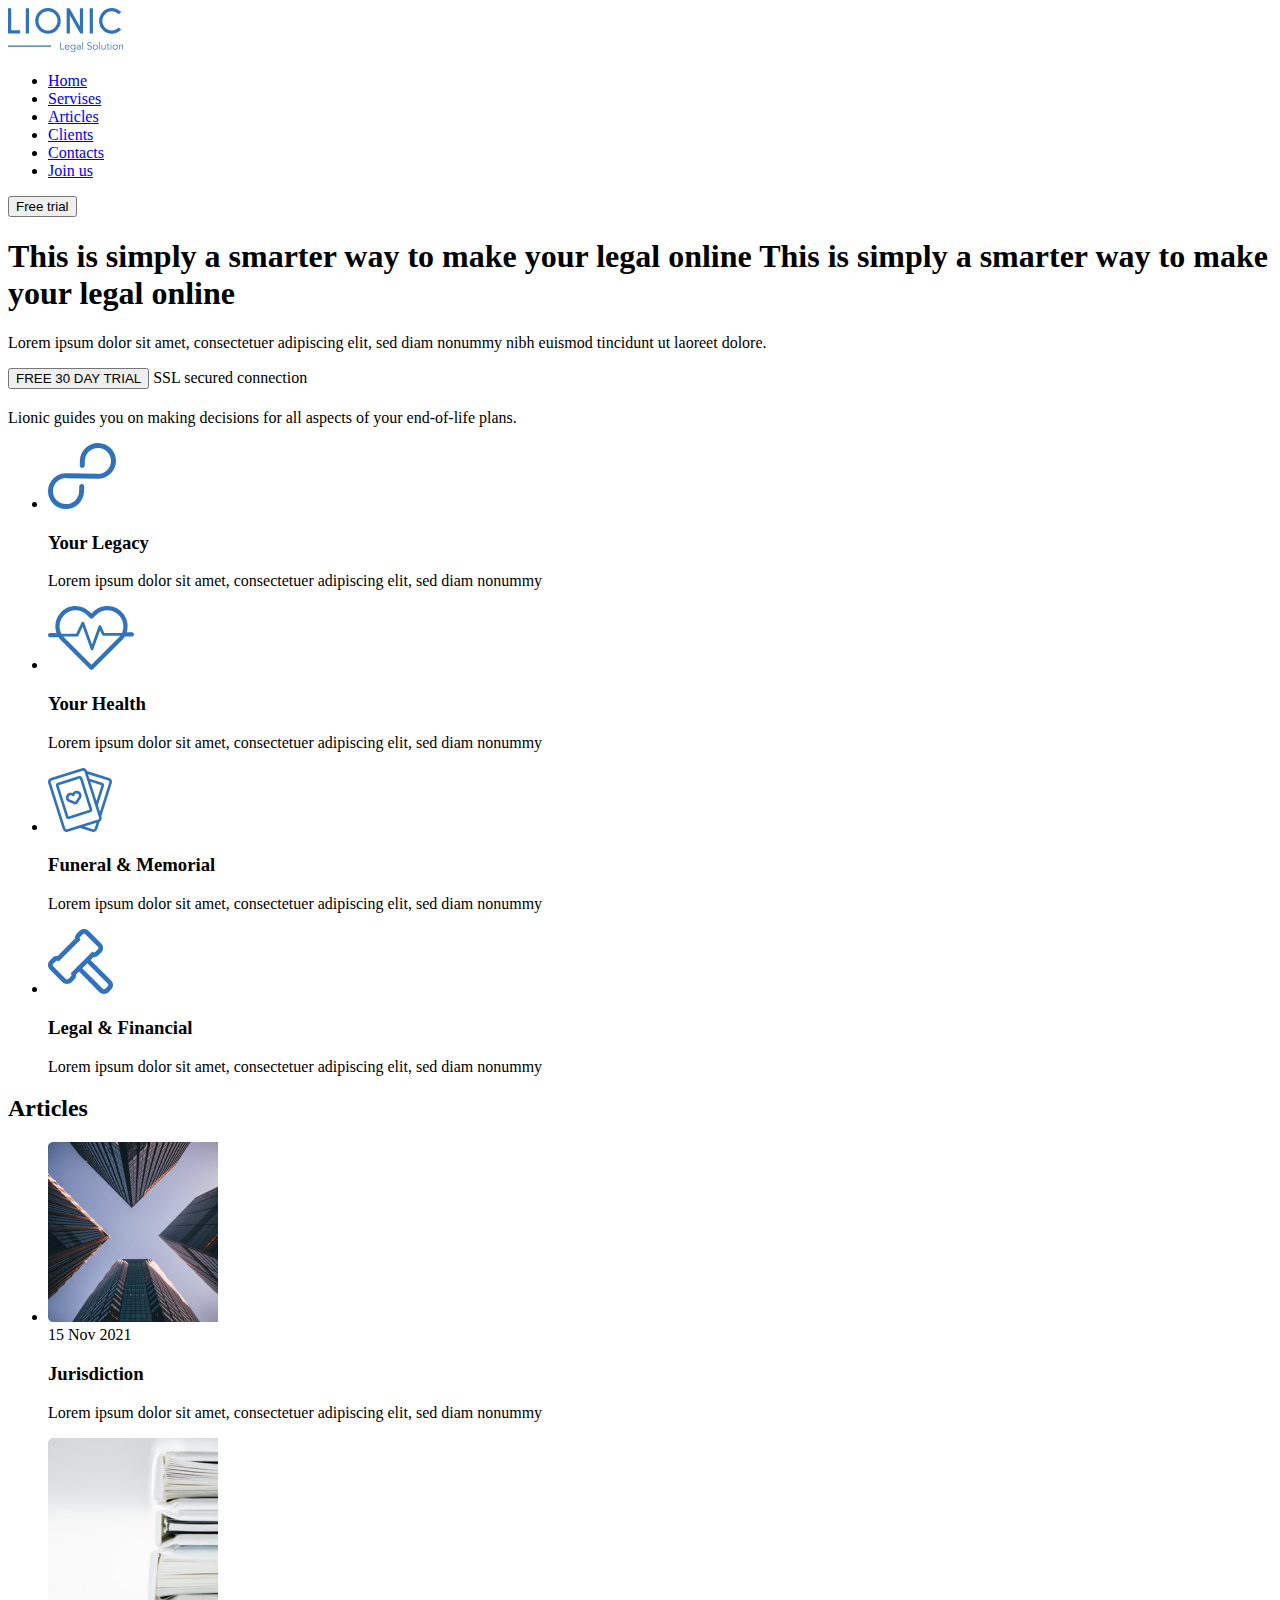
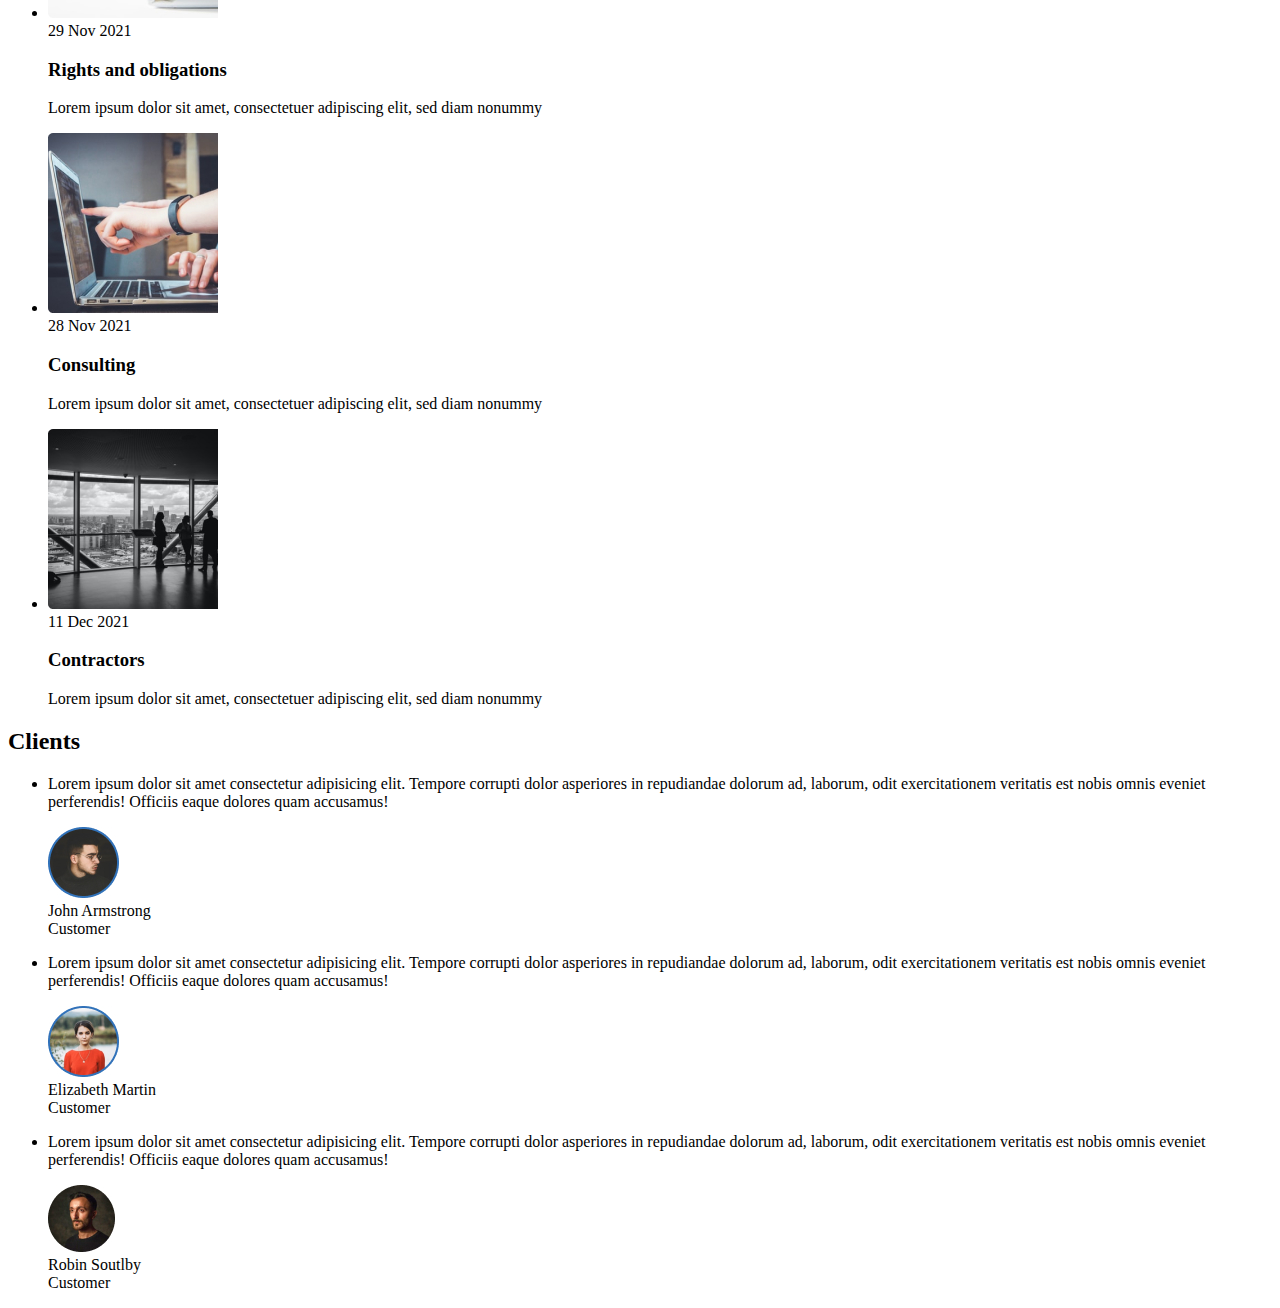
==== index.html @ 8a0ba0a2 "articles+clients" ====
<!DOCTYPE html>
<html lang="en">

<head>
    <meta charset="UTF-8">
    <meta name="viewport" content="width=device-width, initial-scale=1.0">
    <title>Presentation</title>
</head>

<body>
    <header class="header">
        <div class="container">
            <a href="#" class="header-logo">
                <img src="img/logo.svg" class="header-logo" alt="Logo">
            </a>
            <nav class="header-nav">
                <ul class="header-list">
                    <li class="header-list-item">
                        <a href="#hero" class="header-link">
                            Home
                        </a>
                    </li>
                    <li class="header-list-item">
                        <a href="#servises" class="header-link">
                            Servises
                        </a>
                    </li>
                    <li class="header-list-item">
                        <a href="#articles" class="header-link">
                            Articles
                        </a>
                    </li>
                    <li class="header-list-item">
                        <a href="#clients" class="header-link">
                            Clients
                        </a>
                    </li>
                    <li class="header-list-item">
                        <a href="#contacts" class="header-link">
                            Contacts
                        </a>
                    </li>
                    <li class="header-list-item">
                        <a href="#join-us" class="header-link">
                            Join us
                        </a>
                    </li>
                </ul>
            </nav>
            <button class="btn header-bth">
                Free trial
            </button>
        </div>
    </header>

    <main class="main">
        <section id="hero" class="hero">
            <div class="container">
                <div class="hero-content">
                    <h1 class="hero-title">
                        This is simply a smarter way to make your legal online
                        This is&nbsp;simply a&nbsp;smarter way to&nbsp;make your legal online
                    </h1>
                    <p class="hero-descr">
                        Lorem ipsum dolor sit amet, consectetuer adipiscing elit, sed diam nonummy nibh euismod
                        tincidunt ut&nbsp;laoreet dolore.
                    </p>
                    <button class="btn hero-bth">
                        FREE 30&nbsp;DAY TRIAL
                    </button>
                    <span class="hero-secure">
                        SSL secured connection
                    </span>
                </div>
            </div>
        </section>
        <section id="servises" class="servises">
            <div class="container">
                <h2 class="section-title services-title">

                </h2>
                <p class="section-descr services-descr">
                    Lionic guides you on&nbsp;making decisions for all aspects of&nbsp;your end-of-life plans.
                </p>
                <ul class="services-items">
                    <li class="services-item">
                        <svg class="services-item-icon" width="68" height="66" viewBox="0 0 68 66" fill="none" xmlns="http://www.w3.org/2000/svg">
                            <path
                                d="M50.393 0.00398661C40.438 -0.212013 32.146 7.63799 31.9 17.512L31.776 22.483C31.742 23.839 32.833 24.973 34.2 25.003C35.567 25.032 36.713 23.947 36.746 22.591L36.871 17.62C37.049 10.471 43.062 4.77799 50.271 4.93399C57.478 5.09099 63.201 11.038 63.023 18.187C62.844 25.335 56.831 31.029 49.623 30.872L18.5 30.197C8.54499 29.981 0.252987 37.831 0.00698678 47.705C-0.240013 57.579 7.65099 65.78 17.607 65.995C27.562 66.211 35.854 58.362 36.1 48.488L36.223 43.572C36.257 42.215 35.166 41.082 33.799 41.052C32.432 41.022 31.286 42.108 31.252 43.464L31.129 48.38C30.951 55.529 24.938 61.222 17.729 61.066C10.522 60.909 4.79899 54.962 4.97699 47.813C5.15599 40.664 11.169 34.971 18.377 35.127L49.5 35.802C59.456 36.018 67.747 28.169 67.994 18.295C68.24 8.41999 60.349 0.219987 50.394 0.00498661L50.393 0.00398661Z"
                                fill="#3172B9" />
                        </svg>
                        <h3 class="services-item-title">
                            Your Legacy
                        </h3>
                        <p class="services-item-descr">
                            Lorem ipsum dolor sit amet, consectetuer adipiscing elit, sed diam nonummy
                        </p>
                    </li>
                    <li class="services-item">
                        <svg class="services-item-icon" width="86" height="64" viewBox="0 0 86 64" fill="none" xmlns="http://www.w3.org/2000/svg">
                            <path
                                d="M79.622 20.272C79.622 22.336 79.316 24.352 78.726 26.27H83.868C85.045 26.27 86 27.227 86 28.406C86 29.586 85.045 30.541 83.868 30.541H77.47C77.268 30.541 77.073 30.513 76.888 30.461C76.0053 31.9743 74.9311 33.3675 73.692 34.606L44.972 63.374C44.7741 63.5725 44.539 63.73 44.2802 63.8375C44.0213 63.9449 43.7438 64.0002 43.4635 64.0002C43.1832 64.0002 42.9057 63.9449 42.6468 63.8375C42.388 63.73 42.1529 63.5725 41.955 63.374L13.233 34.606C12.1963 33.5688 11.2752 32.422 10.486 31.186C10.315 31.23 10.136 31.254 9.95 31.254H2.132C1.85176 31.2537 1.57431 31.1983 1.31551 31.0908C1.0567 30.9833 0.821595 30.8259 0.623621 30.6276C0.425646 30.4292 0.268677 30.1938 0.161676 29.9348C0.0546755 29.6758 -0.000261829 29.3983 9.38171e-07 29.118C9.38171e-07 27.938 0.955001 26.982 2.132 26.982H8.447C5.965 19.861 7.56 11.618 13.233 5.93801C15.1066 4.05015 17.3363 2.55313 19.793 1.5338C22.2497 0.514473 24.8843 -0.00687342 27.544 1.15198e-05C32.95 1.15198e-05 38.034 2.10901 41.856 5.93801L43.463 7.54701L45.07 5.93701C46.9438 4.04921 49.1737 2.55231 51.6306 1.53315C54.0874 0.513987 56.7222 -0.0071368 59.382 1.15198e-05C62.0417 -0.00681806 64.6763 0.514553 67.133 1.53388C69.5896 2.55321 71.8194 4.0502 73.693 5.93801C75.5791 7.8172 77.0741 10.0515 78.0918 12.5117C79.1094 14.972 79.6295 17.6096 79.622 20.272ZM70.678 8.95701C69.1987 7.46697 67.4383 6.28548 65.4989 5.48108C63.5595 4.67667 61.4796 4.26536 59.38 4.27101C57.2807 4.26563 55.2012 4.67706 53.2622 5.48146C51.3231 6.28586 49.563 7.46721 48.084 8.95701L44.969 12.077C44.7713 12.2754 44.5364 12.4329 44.2777 12.5403C44.019 12.6478 43.7416 12.7031 43.4615 12.7031C43.1814 12.7031 42.904 12.6478 42.6453 12.5403C42.3866 12.4329 42.1517 12.2754 41.954 12.077L38.84 8.95701C37.3608 7.46718 35.6005 6.28582 33.6613 5.48142C31.7221 4.67703 29.6424 4.26561 27.543 4.27101C25.4437 4.26546 23.3642 4.67682 21.4251 5.48123C19.486 6.28564 17.7259 7.46708 16.247 8.95701C11.173 14.04 10.232 21.718 13.425 27.763H28.236L33.538 16.479C33.783 15.959 34.277 15.634 34.891 15.663C35.1717 15.6764 35.4421 15.7726 35.6681 15.9396C35.8942 16.1065 36.0657 16.3367 36.161 16.601L44.051 38.487L50.542 20.168C50.6364 19.9007 50.8086 19.6678 51.0365 19.4992C51.2643 19.3306 51.5374 19.2341 51.8206 19.2221C52.1038 19.21 52.3842 19.283 52.6255 19.4316C52.8669 19.5802 53.0583 19.7977 53.175 20.056L56.351 27.051H73.852C76.612 21.125 75.554 13.842 70.677 8.95701H70.678ZM16.248 31.586L43.463 58.844L70.678 31.586C71.2253 31.038 71.7323 30.4512 72.195 29.83H55.736C55.179 29.83 54.373 29.573 54.143 29.064L52.046 24.444L45.404 43.189C45.204 43.755 44.67 44.135 44.069 44.136H44.066C43.466 44.136 42.933 43.76 42.729 43.196L34.653 20.798L30.426 29.794C30.192 30.292 29.99 30.541 29.439 30.541H15.293C15.593 30.901 15.912 31.249 16.248 31.586Z"
                                fill="#3172B9" />
                        </svg>
                        <h3 class="services-item-title">
                            Your Health
                        </h3>
                        <p class="services-item-descr">
                            Lorem ipsum dolor sit amet, consectetuer adipiscing elit, sed diam nonummy
                        </p>
                    </li>
                    <li class="services-item">
                        <svg class="services-item-icon" width="64" height="64" viewBox="0 0 64 64" fill="none" xmlns="http://www.w3.org/2000/svg">
                            <path
                                d="M63.8101 15.073L53.3321 48.146L53.5791 48.926C53.7393 49.4264 53.7986 49.9537 53.7536 50.4772C53.7086 51.0008 53.5603 51.5102 53.3171 51.976C52.9241 52.732 52.3171 53.329 51.5701 53.704L51.5611 53.737L49.1941 61.207C48.8722 62.2171 48.1632 63.0585 47.2223 63.5469C46.2815 64.0354 45.1853 64.131 44.1741 63.813L32.0001 59.957L19.8261 63.813C18.8148 64.131 17.7187 64.0354 16.7778 63.5469C15.8369 63.0585 15.1279 62.2171 14.8061 61.207L0.188058 15.074C0.0280711 14.5735 -0.0310613 14.0462 0.0140824 13.5227C0.0592262 12.9991 0.20775 12.4897 0.451058 12.024C0.69167 11.5566 1.02267 11.1416 1.42487 10.8031C1.82706 10.4646 2.29245 10.2093 2.79406 10.052L33.9431 0.187C34.9542 -0.131631 36.0504 -0.0363451 36.9915 0.451969C37.9325 0.940283 38.6415 1.78178 38.9631 2.792L39.0401 3.034C39.0491 3.036 39.0581 3.037 39.0661 3.04L61.2061 10.053C61.7073 10.2103 62.1723 10.4654 62.5743 10.8035C62.9763 11.1417 63.3073 11.5561 63.5481 12.023C64.0401 12.973 64.1331 14.055 63.8101 15.073ZM48.4441 54.75L36.4161 58.559L44.9781 61.271C45.3153 61.3777 45.6811 61.3463 45.9951 61.1835C46.3092 61.0208 46.5458 60.7401 46.6531 60.403L48.4441 54.75ZM51.0371 49.732L36.4211 3.598C36.3142 3.26106 36.078 2.98029 35.7644 2.81736C35.4507 2.65442 35.0852 2.62264 34.7481 2.729L3.60006 12.595C3.26006 12.702 2.98306 12.935 2.81906 13.252C2.73787 13.4073 2.68829 13.5771 2.67319 13.7517C2.65808 13.9263 2.67775 14.1021 2.73106 14.269L17.3471 60.402C17.5691 61.103 18.3201 61.492 19.0211 61.271L31.5611 57.299C31.5891 57.289 31.6171 57.279 31.6461 57.272L50.1691 51.405C50.5091 51.298 50.7861 51.065 50.9491 50.748C51.1141 50.432 51.1451 50.071 51.0371 49.731V49.732ZM48.4971 32.885L53.4461 17.265L42.4451 13.781L48.4971 32.885ZM61.1801 13.25C61.0998 13.0945 60.9896 12.9565 60.8557 12.8439C60.7218 12.7313 60.567 12.6464 60.4001 12.594L40.0231 6.14L41.4691 10.701C41.5571 10.711 41.6451 10.729 41.7321 10.757L54.2501 14.722C54.5841 14.8269 54.894 14.9969 55.1619 15.2223C55.4299 15.4477 55.6505 15.7239 55.8111 16.035C55.9734 16.3456 56.0726 16.6852 56.1028 17.0344C56.133 17.3835 56.0937 17.7352 55.9871 18.069L49.8951 37.297L51.9331 43.731L61.2681 14.267C61.3751 13.927 61.3441 13.567 61.1801 13.25ZM30.9401 23.336C31.5152 23.6323 32.0259 24.0398 32.4425 24.5349C32.8591 25.0299 33.1733 25.6027 33.3671 26.22C33.5725 26.8654 33.633 27.5483 33.5443 28.2198C33.4557 28.8913 33.22 29.535 32.8541 30.105L29.6411 35.126C29.3916 35.5142 29.0489 35.8336 28.6441 36.0552C28.2393 36.2767 27.7855 36.3932 27.3241 36.394C26.9701 36.394 26.6161 36.326 26.2841 36.19L20.7651 33.936C20.1378 33.6806 19.5745 33.29 19.1154 32.792C18.6563 32.2941 18.3127 31.701 18.1091 31.055C17.9119 30.4388 17.8389 29.7897 17.8943 29.1451C17.9498 28.5006 18.1326 27.8734 18.4321 27.3C18.7284 26.7249 19.1359 26.2142 19.631 25.7976C20.126 25.3811 20.6988 25.0668 21.3161 24.873C22.3839 24.5378 23.5338 24.5745 24.5781 24.977C25.1998 24.0462 26.1189 23.3539 27.1851 23.013C27.8013 22.8161 28.4504 22.7433 29.0949 22.7987C29.7394 22.8541 30.3665 23.0368 30.9401 23.336ZM30.8251 27.025C30.7361 26.742 30.5919 26.4795 30.4009 26.2526C30.2098 26.0257 29.9757 25.8389 29.7121 25.703C29.4491 25.5656 29.1615 25.4818 28.8659 25.4564C28.5703 25.431 28.2726 25.4645 27.9901 25.555C27.6178 25.6716 27.2823 25.8833 27.0168 26.1692C26.7513 26.455 26.565 26.8051 26.4761 27.185C26.4221 27.4083 26.3114 27.6139 26.1547 27.7819C25.998 27.9499 25.8006 28.0747 25.5816 28.1441C25.3626 28.2135 25.1294 28.2251 24.9045 28.178C24.6797 28.1309 24.4708 28.0265 24.2981 27.875C24.0064 27.6158 23.6523 27.4371 23.2705 27.3565C22.8888 27.2758 22.4926 27.296 22.1211 27.415C21.838 27.5042 21.5755 27.6487 21.3488 27.8401C21.122 28.0315 20.9355 28.266 20.8001 28.53C20.6627 28.793 20.5789 29.0806 20.5535 29.3762C20.5281 29.6718 20.5616 29.9694 20.6521 30.252C20.8271 30.805 21.2371 31.249 21.7751 31.469L27.2931 33.723C27.3114 33.731 27.3322 33.7317 27.3511 33.725C27.3696 33.7194 27.3856 33.7074 27.3961 33.691L30.6091 28.669C30.9231 28.179 31.0021 27.581 30.8261 27.027L30.8251 27.025ZM44.1721 40.932C44.2788 41.2656 44.3183 41.6171 44.2882 41.966C44.2582 42.315 44.1592 42.6545 43.9971 42.965C43.8365 43.2764 43.6158 43.5529 43.3477 43.7785C43.0796 44.004 42.7694 44.1742 42.4351 44.279L21.2401 50.994C20.5659 51.2062 19.835 51.1426 19.2077 50.817C18.5803 50.4914 18.1076 49.9305 17.8931 49.257L8.01306 18.07C7.90624 17.7362 7.8667 17.3846 7.89674 17.0355C7.92678 16.6863 8.0258 16.3466 8.18806 16.036C8.34862 15.7249 8.56923 15.4487 8.83717 15.2233C9.1051 14.9979 9.41503 14.8279 9.74906 14.723L30.9451 8.009C31.6194 7.79619 32.3506 7.85955 32.9782 8.18519C33.6059 8.51083 34.0788 9.07215 34.2931 9.746L44.1721 40.932ZM41.6301 41.737L31.7501 10.551L21.9781 13.645L10.5531 17.264L20.4331 48.45L41.6301 41.737Z"
                                fill="#3172B9" />
                        </svg>
                        <h3 class="services-item-title">
                            Funeral &amp;&nbsp;Memorial
                        </h3>
                        <p class="services-item-descr">
                            Lorem ipsum dolor sit amet, consectetuer adipiscing elit, sed diam nonummy
                        </p>
                    </li>
                    <li class="services-item">
                        <svg class="services-item-icon" width="65" height="65" viewBox="0 0 65 65" fill="none" xmlns="http://www.w3.org/2000/svg">
                            <path
                                d="M63.131 51.506C64.3269 52.7045 64.9985 54.3285 64.9985 56.0215C64.9985 57.7146 64.3269 59.3385 63.131 60.537L60.54 63.13C59.9482 63.7249 59.2442 64.1965 58.4689 64.5175C57.6935 64.8385 56.8622 65.0025 56.023 65C55.184 65.0024 54.3529 64.8384 53.5777 64.5174C52.8025 64.1964 52.0987 63.7249 51.507 63.13L30.988 42.613L28.126 45.475C28.2028 46.397 28.077 47.3246 27.7574 48.1928C27.4378 49.061 26.9322 49.8488 26.276 50.501L23.55 53.227C22.9583 53.8218 22.2545 54.2934 21.4793 54.6143C20.7042 54.9353 19.873 55.0994 19.034 55.097C18.1952 55.0993 17.3642 54.9352 16.5892 54.6142C15.8142 54.2932 15.1106 53.8217 14.519 53.227L1.86503 40.575C0.66925 39.3767 -0.00231934 37.7529 -0.00231934 36.06C-0.00231934 34.3671 0.66925 32.7434 1.86503 31.545L4.59103 28.819C5.24326 28.1629 6.03107 27.6573 6.89928 27.3377C7.76748 27.0182 8.69507 26.8923 9.61703 26.969L26.97 9.61902C26.8953 8.69769 27.0219 7.77112 27.341 6.90358C27.6601 6.03605 28.1641 5.24832 28.818 4.59502L31.543 1.87002C32.1347 1.27539 32.8383 0.803958 33.6133 0.48298C34.3883 0.162003 35.2192 -0.00214761 36.058 2.1214e-05C37.764 2.1214e-05 39.368 0.664021 40.574 1.87002L53.227 14.522C54.4226 15.7205 55.094 17.3442 55.094 19.037C55.094 20.7298 54.4226 22.3536 53.227 23.552L50.502 26.278C49.8497 26.9342 49.0617 27.4398 48.1933 27.7594C47.3249 28.079 46.3972 28.2048 45.475 28.128L42.613 30.99L63.131 51.506ZM31.164 35.784L35.783 31.165L39.243 27.705L44.398 22.551L44.798 22.951C45.126 23.279 45.556 23.443 45.986 23.443C46.416 23.443 46.846 23.279 47.175 22.951L49.9 20.226C50.0561 20.07 50.1798 19.8848 50.2643 19.681C50.3487 19.4771 50.3922 19.2587 50.3922 19.038C50.3922 18.8174 50.3487 18.5989 50.2643 18.3951C50.1798 18.1912 50.0561 18.006 49.9 17.85L37.246 5.19702C37.0901 5.04084 36.905 4.91699 36.7011 4.83256C36.4972 4.74813 36.2787 4.70479 36.058 4.70502C35.628 4.70502 35.198 4.86902 34.87 5.19702L32.144 7.92202C31.9879 8.07804 31.864 8.26332 31.7794 8.46725C31.6949 8.67118 31.6514 8.88977 31.6514 9.11052C31.6514 9.33128 31.6949 9.54987 31.7794 9.7538C31.864 9.95773 31.9879 10.143 32.144 10.299L32.544 10.699L10.694 32.546L10.294 32.146C10.1381 31.9898 9.95296 31.866 9.74909 31.7816C9.54523 31.6971 9.32669 31.6538 9.10603 31.654C8.67603 31.654 8.24603 31.818 7.91803 32.146L5.19303 34.87C5.03701 35.026 4.91325 35.2112 4.82881 35.4151C4.74437 35.6189 4.70091 35.8374 4.70091 36.058C4.70091 36.2787 4.74437 36.4971 4.82881 36.701C4.91325 36.9048 5.03701 37.09 5.19303 37.246L17.846 49.9C18.174 50.228 18.604 50.392 19.034 50.392C19.464 50.392 19.894 50.228 20.223 49.9L22.948 47.175C23.1042 47.019 23.2281 46.8337 23.3126 46.6298C23.3971 46.4259 23.4407 46.2073 23.4407 45.9865C23.4407 45.7658 23.3971 45.5472 23.3126 45.3433C23.2281 45.1393 23.1042 44.954 22.948 44.798L22.548 44.398L27.703 39.244L31.164 35.784ZM59.804 54.834L39.285 34.317L34.315 39.287L54.835 59.803C55.162 60.131 55.593 60.295 56.023 60.295C56.453 60.295 56.883 60.131 57.211 59.803L59.804 57.21C59.9601 57.054 60.0838 56.8688 60.1683 56.665C60.2527 56.4611 60.2962 56.2427 60.2962 56.022C60.2962 55.8014 60.2527 55.5829 60.1683 55.3791C60.0838 55.1752 59.9601 54.99 59.804 54.834Z"
                                fill="#3172B9" />
                        </svg>

                        <h3 class="services-item-title">
                            Legal &amp;&nbsp;Financial
                        </h3>
                        <p class="services-item-descr">
                            Lorem ipsum dolor sit amet, consectetuer adipiscing elit, sed diam nonummy
                        </p>
                    </li>
                </ul>
            </div>
        </section>
        <section id="articles" class="articles">
            <div class="container">
                <h2 class="section-title articles-title">
                    Articles
                </h2>
                    <ul class="articles-list">
                        <li class="articles-item">
                            <article class="blog-preview">
                                <img src="img/blog-1.jpg" alt="Blog photo 1" class="blog-preview-image">
                                <div class="blog-preview-text">
                                    <time class="blog-preview-time" datetime="2021-11-15 19:30">
                                        15 Nov 2021
                                    </time>
                                    <h3 class="blog-preview-title">
                                        Jurisdiction
                                    </h3>
                                    <p class="blog-preview-descr">
                                        Lorem ipsum dolor sit amet, consectetuer adipiscing elit, sed diam nonummy
                                    </p>
                                </div>
                            </article>
                        </li>
                        <li class="articles-item">
                            <article class="blog-preview">
                                <img src="img/blog-2.jpg" alt="Blog photo 2" class="blog-preview-image">
                                <div class="blog-preview-text">
                                    <time class="blog-preview-time" datetime="2021-11-15 19:30">
                                        29 Nov 2021
                                    </time>
                                    <h3 class="blog-preview-title">
                                        Rights and obligations
                                    </h3>
                                    <p class="blog-preview-descr">
                                        Lorem ipsum dolor sit amet, consectetuer adipiscing elit, sed diam nonummy
                                    </p>
                                </div>
                            </article>
                        </li>
                        <li class="articles-item">
                            <article class="blog-preview">
                                <img src="img/blog-3.jpg" alt="Blog photo 3" class="blog-preview-image">
                                <div class="blog-preview-text">
                                    <time class="blog-preview-time" datetime="2021-11-15 19:30">
                                        28 Nov 2021
                                    </time>
                                    <h3 class="blog-preview-title">
                                        Consulting
                                    </h3>
                                    <p class="blog-preview-descr">
                                        Lorem ipsum dolor sit amet, consectetuer adipiscing elit, sed diam nonummy
                                    </p>
                                </div>
                            </article>
                        </li>
                        <li class="articles-item">
                            <article class="blog-preview">
                                <img src="img/blog-4.jpg" alt="Blog photo 4" class="blog-preview-image">
                                <div class="blog-preview-text">
                                    <time class="blog-preview-time" datetime="2021-11-15 19:30">
                                        11 Dec 2021
                                    </time>
                                    <h3 class="blog-preview-title">
                                        Contractors
                                    </h3>
                                    <p class="blog-preview-descr">
                                        Lorem ipsum dolor sit amet, consectetuer adipiscing elit, sed diam nonummy
                                    </p>
                                </div>
                            </article>
                        </li>
                    </ul>
            </div>
        </section>
        <section id="clients" class="clients">
            <div class="container">
                <h2 class="section-title clients-title">
                    Clients
                </h2>
                <ul class="clients-list">
                    <li class="clients-item">
                        <p class="clients-item-descr">
                            Lorem ipsum dolor sit amet consectetur adipisicing elit. Tempore corrupti dolor asperiores in repudiandae dolorum ad, laborum, odit exercitationem veritatis est nobis omnis eveniet perferendis! Officiis eaque dolores quam accusamus!

                        </p>
                        <div class="clients-user">
                            <div class="clients-avatar">
                                <img src="img/client-1.jpg" alt="John Armstrong">
                            </div>
                            <div class="clients-text">
                                <div class="clients-name">
                                    John Armstrong
                                </div>
                                <span class="clients-post">
                                    Customer
                                </span>
                            </div>
                        </div>
                    </li>
                    <li class="clients-item">
                        <p class="clients-item-descr">
                            Lorem ipsum dolor sit amet consectetur adipisicing elit. Tempore corrupti dolor asperiores in repudiandae dolorum ad, laborum, odit exercitationem veritatis est nobis omnis eveniet perferendis! Officiis eaque dolores quam accusamus!

                        </p>
                        <div class="clients-user">
                            <div class="clients-avatar">
                                <img src="img/client-2.jpg" alt="Elizabeth Martin">
                            </div>
                            <div class="clients-text">
                                <div class="clients-name">
                                    Elizabeth Martin
                                </div>
                                <span class="clients-post">
                                    Customer
                                </span>
                            </div>
                        </div>
                    </li>
                    <li class="clients-item">
                        <p class="clients-item-descr">
                            Lorem ipsum dolor sit amet consectetur adipisicing elit. Tempore corrupti dolor asperiores in repudiandae dolorum ad, laborum, odit exercitationem veritatis est nobis omnis eveniet perferendis! Officiis eaque dolores quam accusamus!

                        </p>
                        <div class="clients-user">
                            <div class="clients-avatar">
                                <img src="img/client-3.jpg" alt="Robin Soutlby">
                            </div>
                            <div class="clients-text">
                                <div class="clients-name">
                                    Robin Soutlby
                                </div>
                                <span class="clients-post">
                                    Customer
                                </span>
                            </div>
                        </div>
                    </li>
                </ul>
            </div>
        </section>
        <section id="contacts" class="contacts">
        </section>
        <!-- <section id="join-us" class="join-us">
        </section> -->
    </main>

    <footer class="footer">

    </footer>
</body>

</html>
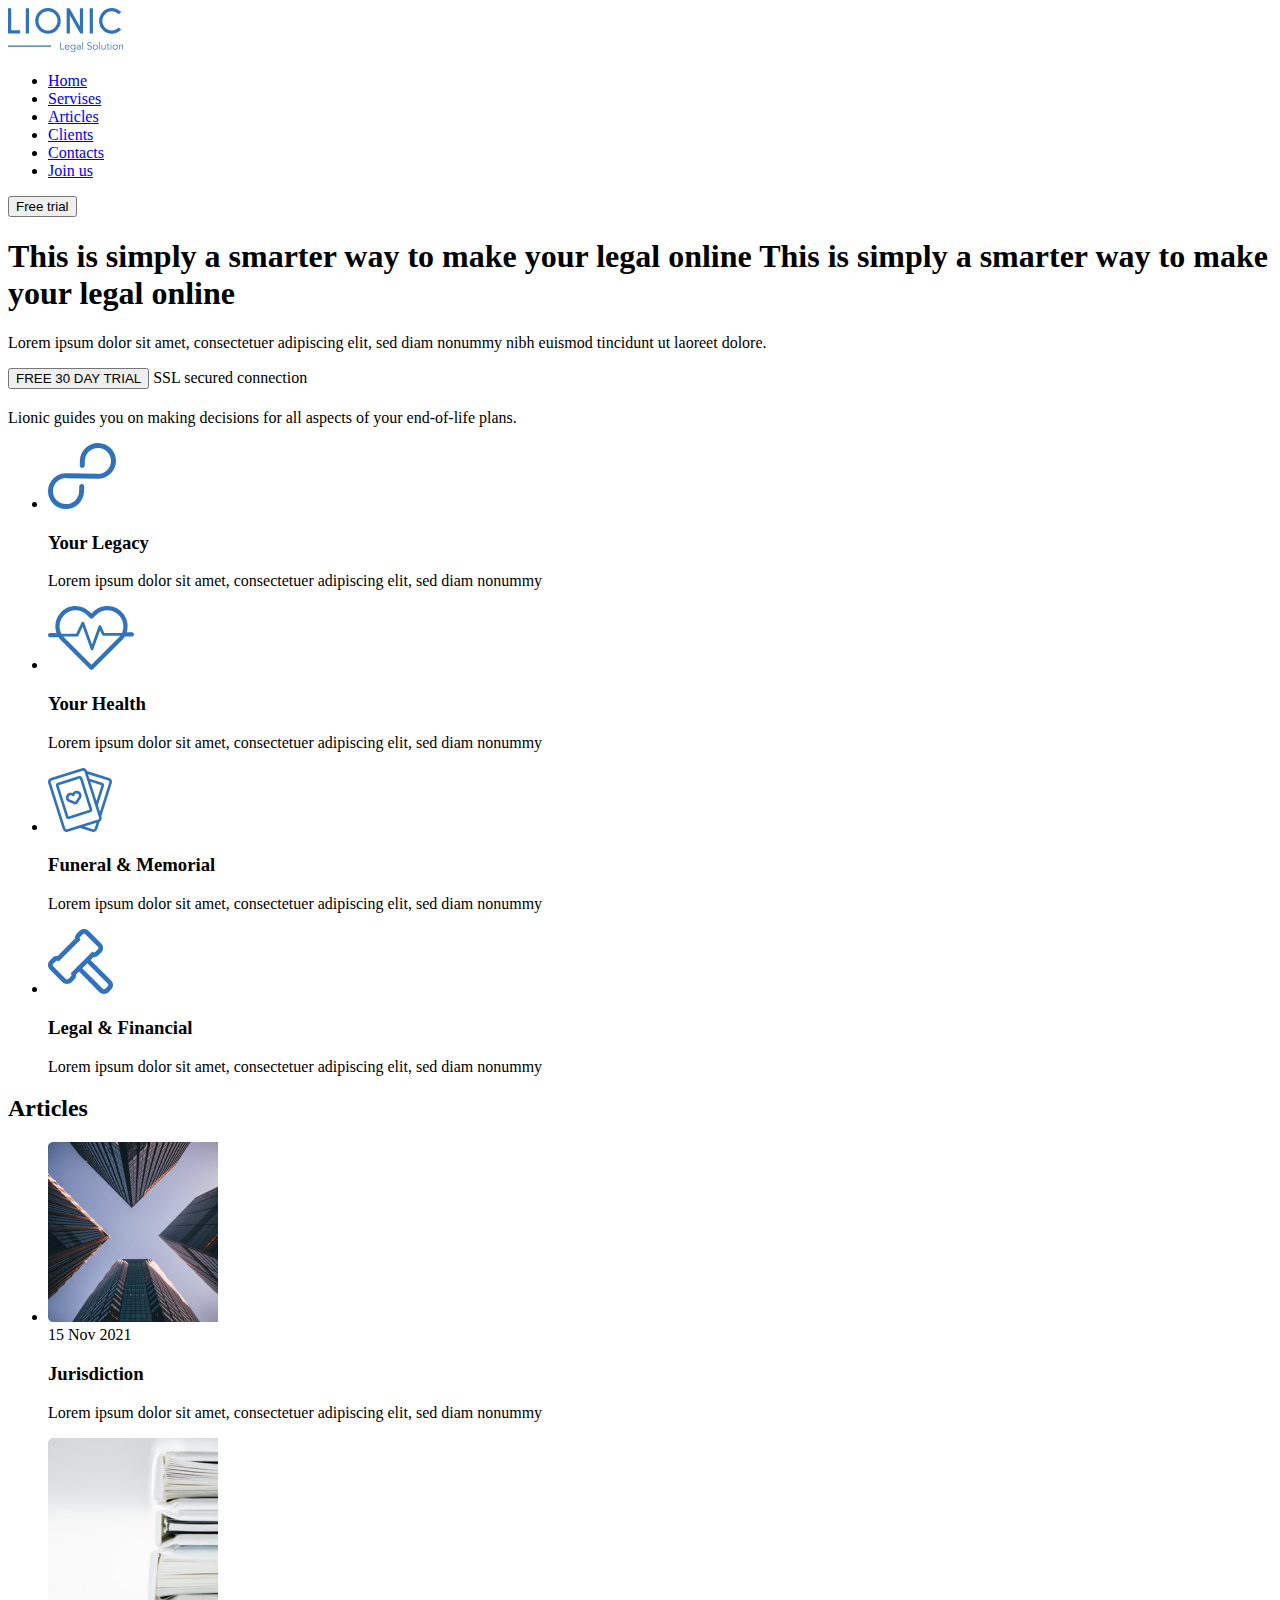
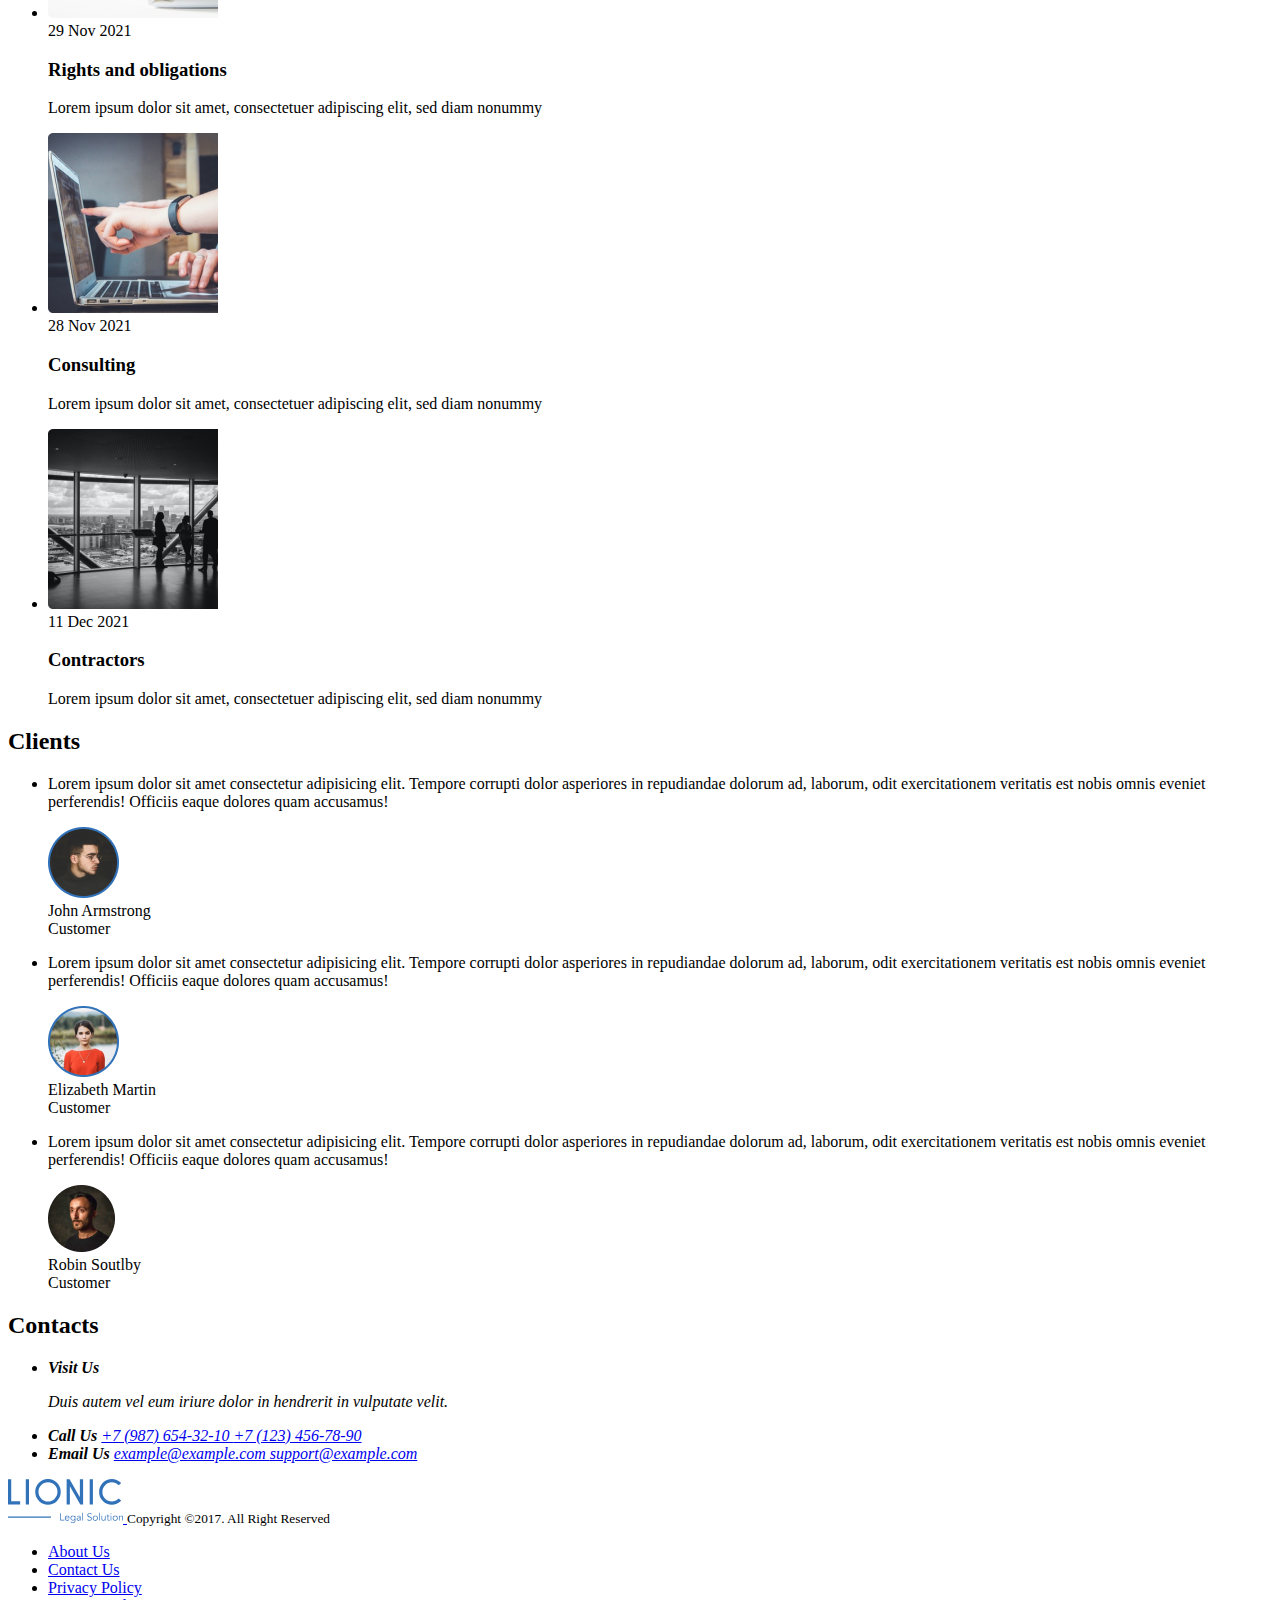
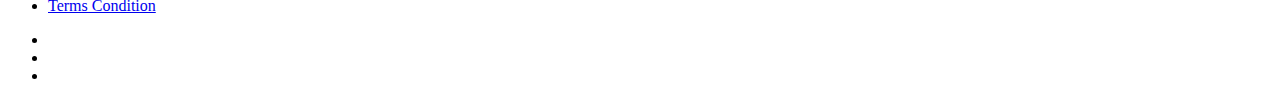
==== commit 2d62d90f: "contacts+footer" ====
--- a/index.html
+++ b/index.html
@@ -128,7 +128,6 @@
                                 d="M63.131 51.506C64.3269 52.7045 64.9985 54.3285 64.9985 56.0215C64.9985 57.7146 64.3269 59.3385 63.131 60.537L60.54 63.13C59.9482 63.7249 59.2442 64.1965 58.4689 64.5175C57.6935 64.8385 56.8622 65.0025 56.023 65C55.184 65.0024 54.3529 64.8384 53.5777 64.5174C52.8025 64.1964 52.0987 63.7249 51.507 63.13L30.988 42.613L28.126 45.475C28.2028 46.397 28.077 47.3246 27.7574 48.1928C27.4378 49.061 26.9322 49.8488 26.276 50.501L23.55 53.227C22.9583 53.8218 22.2545 54.2934 21.4793 54.6143C20.7042 54.9353 19.873 55.0994 19.034 55.097C18.1952 55.0993 17.3642 54.9352 16.5892 54.6142C15.8142 54.2932 15.1106 53.8217 14.519 53.227L1.86503 40.575C0.66925 39.3767 -0.00231934 37.7529 -0.00231934 36.06C-0.00231934 34.3671 0.66925 32.7434 1.86503 31.545L4.59103 28.819C5.24326 28.1629 6.03107 27.6573 6.89928 27.3377C7.76748 27.0182 8.69507 26.8923 9.61703 26.969L26.97 9.61902C26.8953 8.69769 27.0219 7.77112 27.341 6.90358C27.6601 6.03605 28.1641 5.24832 28.818 4.59502L31.543 1.87002C32.1347 1.27539 32.8383 0.803958 33.6133 0.48298C34.3883 0.162003 35.2192 -0.00214761 36.058 2.1214e-05C37.764 2.1214e-05 39.368 0.664021 40.574 1.87002L53.227 14.522C54.4226 15.7205 55.094 17.3442 55.094 19.037C55.094 20.7298 54.4226 22.3536 53.227 23.552L50.502 26.278C49.8497 26.9342 49.0617 27.4398 48.1933 27.7594C47.3249 28.079 46.3972 28.2048 45.475 28.128L42.613 30.99L63.131 51.506ZM31.164 35.784L35.783 31.165L39.243 27.705L44.398 22.551L44.798 22.951C45.126 23.279 45.556 23.443 45.986 23.443C46.416 23.443 46.846 23.279 47.175 22.951L49.9 20.226C50.0561 20.07 50.1798 19.8848 50.2643 19.681C50.3487 19.4771 50.3922 19.2587 50.3922 19.038C50.3922 18.8174 50.3487 18.5989 50.2643 18.3951C50.1798 18.1912 50.0561 18.006 49.9 17.85L37.246 5.19702C37.0901 5.04084 36.905 4.91699 36.7011 4.83256C36.4972 4.74813 36.2787 4.70479 36.058 4.70502C35.628 4.70502 35.198 4.86902 34.87 5.19702L32.144 7.92202C31.9879 8.07804 31.864 8.26332 31.7794 8.46725C31.6949 8.67118 31.6514 8.88977 31.6514 9.11052C31.6514 9.33128 31.6949 9.54987 31.7794 9.7538C31.864 9.95773 31.9879 10.143 32.144 10.299L32.544 10.699L10.694 32.546L10.294 32.146C10.1381 31.9898 9.95296 31.866 9.74909 31.7816C9.54523 31.6971 9.32669 31.6538 9.10603 31.654C8.67603 31.654 8.24603 31.818 7.91803 32.146L5.19303 34.87C5.03701 35.026 4.91325 35.2112 4.82881 35.4151C4.74437 35.6189 4.70091 35.8374 4.70091 36.058C4.70091 36.2787 4.74437 36.4971 4.82881 36.701C4.91325 36.9048 5.03701 37.09 5.19303 37.246L17.846 49.9C18.174 50.228 18.604 50.392 19.034 50.392C19.464 50.392 19.894 50.228 20.223 49.9L22.948 47.175C23.1042 47.019 23.2281 46.8337 23.3126 46.6298C23.3971 46.4259 23.4407 46.2073 23.4407 45.9865C23.4407 45.7658 23.3971 45.5472 23.3126 45.3433C23.2281 45.1393 23.1042 44.954 22.948 44.798L22.548 44.398L27.703 39.244L31.164 35.784ZM59.804 54.834L39.285 34.317L34.315 39.287L54.835 59.803C55.162 60.131 55.593 60.295 56.023 60.295C56.453 60.295 56.883 60.131 57.211 59.803L59.804 57.21C59.9601 57.054 60.0838 56.8688 60.1683 56.665C60.2527 56.4611 60.2962 56.2427 60.2962 56.022C60.2962 55.8014 60.2527 55.5829 60.1683 55.3791C60.0838 55.1752 59.9601 54.99 59.804 54.834Z"
                                 fill="#3172B9" />
                         </svg>
-
                         <h3 class="services-item-title">
                             Legal &amp;&nbsp;Financial
                         </h3>
@@ -220,8 +219,10 @@
                 <ul class="clients-list">
                     <li class="clients-item">
                         <p class="clients-item-descr">
-                            Lorem ipsum dolor sit amet consectetur adipisicing elit. Tempore corrupti dolor asperiores in repudiandae dolorum ad, laborum, odit exercitationem veritatis est nobis omnis eveniet perferendis! Officiis eaque dolores quam accusamus!
-
+                            Lorem ipsum dolor sit amet 
+                            consectetur adipisicing elit. Tempore corrupti dolor asperiores in
+                             repudiandae dolorum ad, laborum, odit exercitationem veritatis est
+                              nobis omnis eveniet perferendis! Officiis eaque dolores quam accusamus!
                         </p>
                         <div class="clients-user">
                             <div class="clients-avatar">
@@ -239,8 +240,10 @@
                     </li>
                     <li class="clients-item">
                         <p class="clients-item-descr">
-                            Lorem ipsum dolor sit amet consectetur adipisicing elit. Tempore corrupti dolor asperiores in repudiandae dolorum ad, laborum, odit exercitationem veritatis est nobis omnis eveniet perferendis! Officiis eaque dolores quam accusamus!
-
+                            Lorem ipsum dolor sit amet 
+                            consectetur adipisicing elit. Tempore corrupti dolor asperiores in
+                             repudiandae dolorum ad, laborum, odit exercitationem veritatis est
+                              nobis omnis eveniet perferendis! Officiis eaque dolores quam accusamus!
                         </p>
                         <div class="clients-user">
                             <div class="clients-avatar">
@@ -253,13 +256,18 @@
                                 <span class="clients-post">
                                     Customer
                                 </span>
+
                             </div>
                         </div>
                     </li>
+
                     <li class="clients-item">
-                        <p class="clients-item-descr">
-                            Lorem ipsum dolor sit amet consectetur adipisicing elit. Tempore corrupti dolor asperiores in repudiandae dolorum ad, laborum, odit exercitationem veritatis est nobis omnis eveniet perferendis! Officiis eaque dolores quam accusamus!
-
+                        <p class="clients
+                        -item-descr">
+                            Lorem ipsum dolor sit amet 
+                            consectetur adipisicing elit. Tempore corrupti dolor asperiores in
+                             repudiandae dolorum ad, laborum, odit exercitationem veritatis est
+                              nobis omnis eveniet perferendis! Officiis eaque dolores quam accusamus!
                         </p>
                         <div class="clients-user">
                             <div class="clients-avatar">
@@ -279,14 +287,85 @@
             </div>
         </section>
         <section id="contacts" class="contacts">
+            <div class="container">
+                <h2 class="section-title contacts-title">
+                    Contacts
+                </h2>
+                <address class="contacts-address">
+                    <ul class="contacts-list">
+                        <li class="contacts-item">
+                            <strong class="contacts-item-caption">
+                                Visit Us
+                            </strong>
+                            <p class="contacts-item-text">
+                                Duis autem vel eum iriure dolor in&nbsp;hendrerit in&nbsp;vulputate velit.
+                            </p>
+                        </li>
+                        <li class="contacts-item">
+                            <strong class="contacts-item-caption">
+                                Call Us
+                            </strong>
+                            <a href="tel:+79876543210" class="contacts-item-link">
+                                +7 (987) 654-32-10
+                            </a>
+                            <a href="tel:+71234567890" class="contacts-item-link">
+                                +7 (123) 456-78-90
+                            </a>
+                        </li>
+                        <li class="contacts-item">
+                            <strong class="contacts-item-caption">
+                                Email Us
+                            </strong>
+                            <a href="mailto:example@example.com" class="contacts-item-link">
+                                example@example.com
+                            </a>
+                            <a href="mailto:support@example.com" class="contacts-item-link">
+                                support@example.com
+                            </a>
+                        </li>
+                    </ul>
+                </address>
+            </div>
         </section>
         <!-- <section id="join-us" class="join-us">
         </section> -->
     </main>
 
     <footer class="footer">
-
-    </footer>
+		<div class="container">
+			<div class="footer-left">
+				<a href="#" class="footer-logo">
+					<img src="img/logo.svg" alt="Logo">
+				</a>
+				<small class="footer-copy">
+					Copyright ©2017. All Right Reserved
+				</small>
+			</div>
+			<div class="footer-right">
+				<nav class="footer-nav">
+					<ul class="footer-list">
+						<li class="footer-item">
+							<a href="#" target="_blank" class="footer-link">About Us</a>
+						</li>
+						<li class="footer-item">
+							<a href="#" target="_blank" class="footer-link">Contact Us</a>
+						</li>
+						<li class="footer-item">
+							<a href="#" target="_blank" class="footer-link">Privacy Policy</a>
+						</li>
+						<li class="footer-item">
+							<a href="#" target="_blank" class="footer-link">Terms Condition</a>
+						</li>
+					</ul>
+				</nav>
+				<ul class="social">
+					<li class="social-item"><a href="#" class="social-link social-link-tw"></a></li>
+					<li class="social-item"><a href="#" class="social-link social-link-linkedin"></a></li>
+					<li class="social-item"><a href="#" class="social-link social-link-mail"></a></li>
+				</ul>
+			</div>
+		</div>
+	</footer>
 </body>
 
 </html>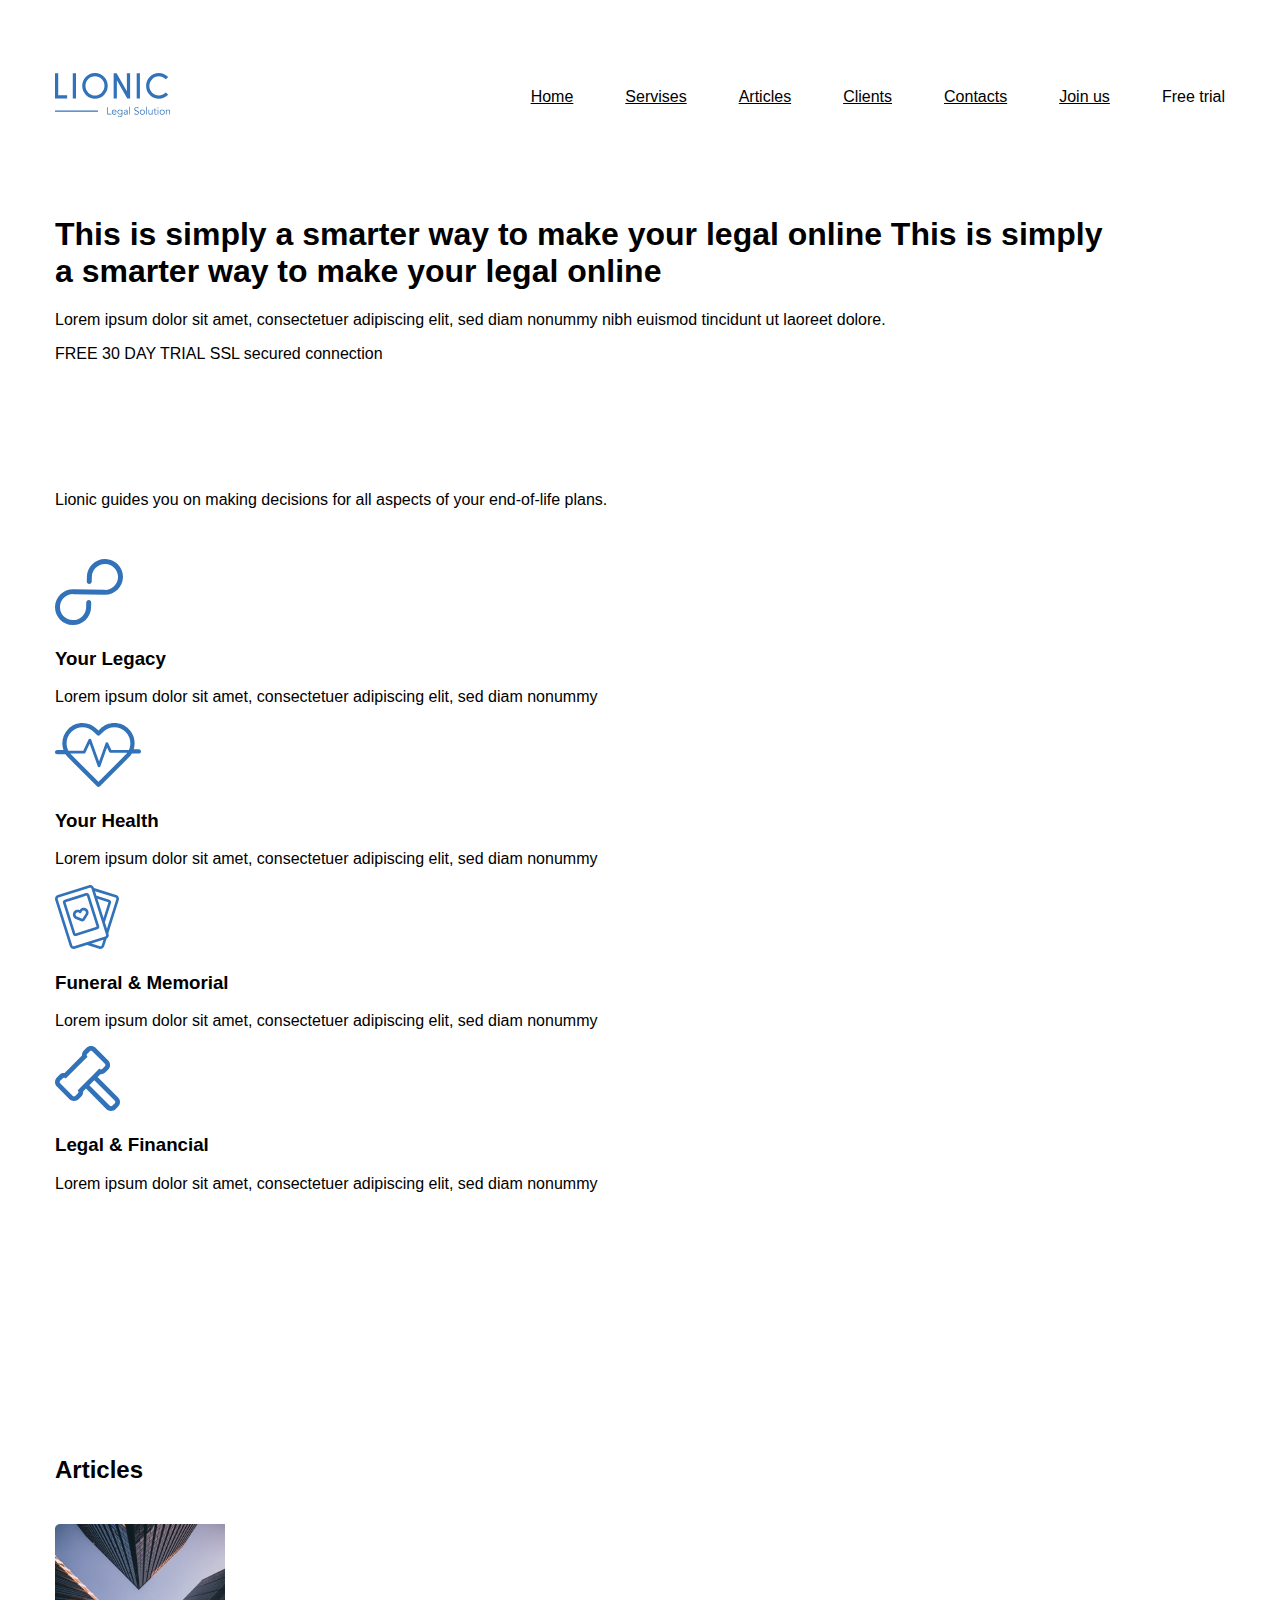
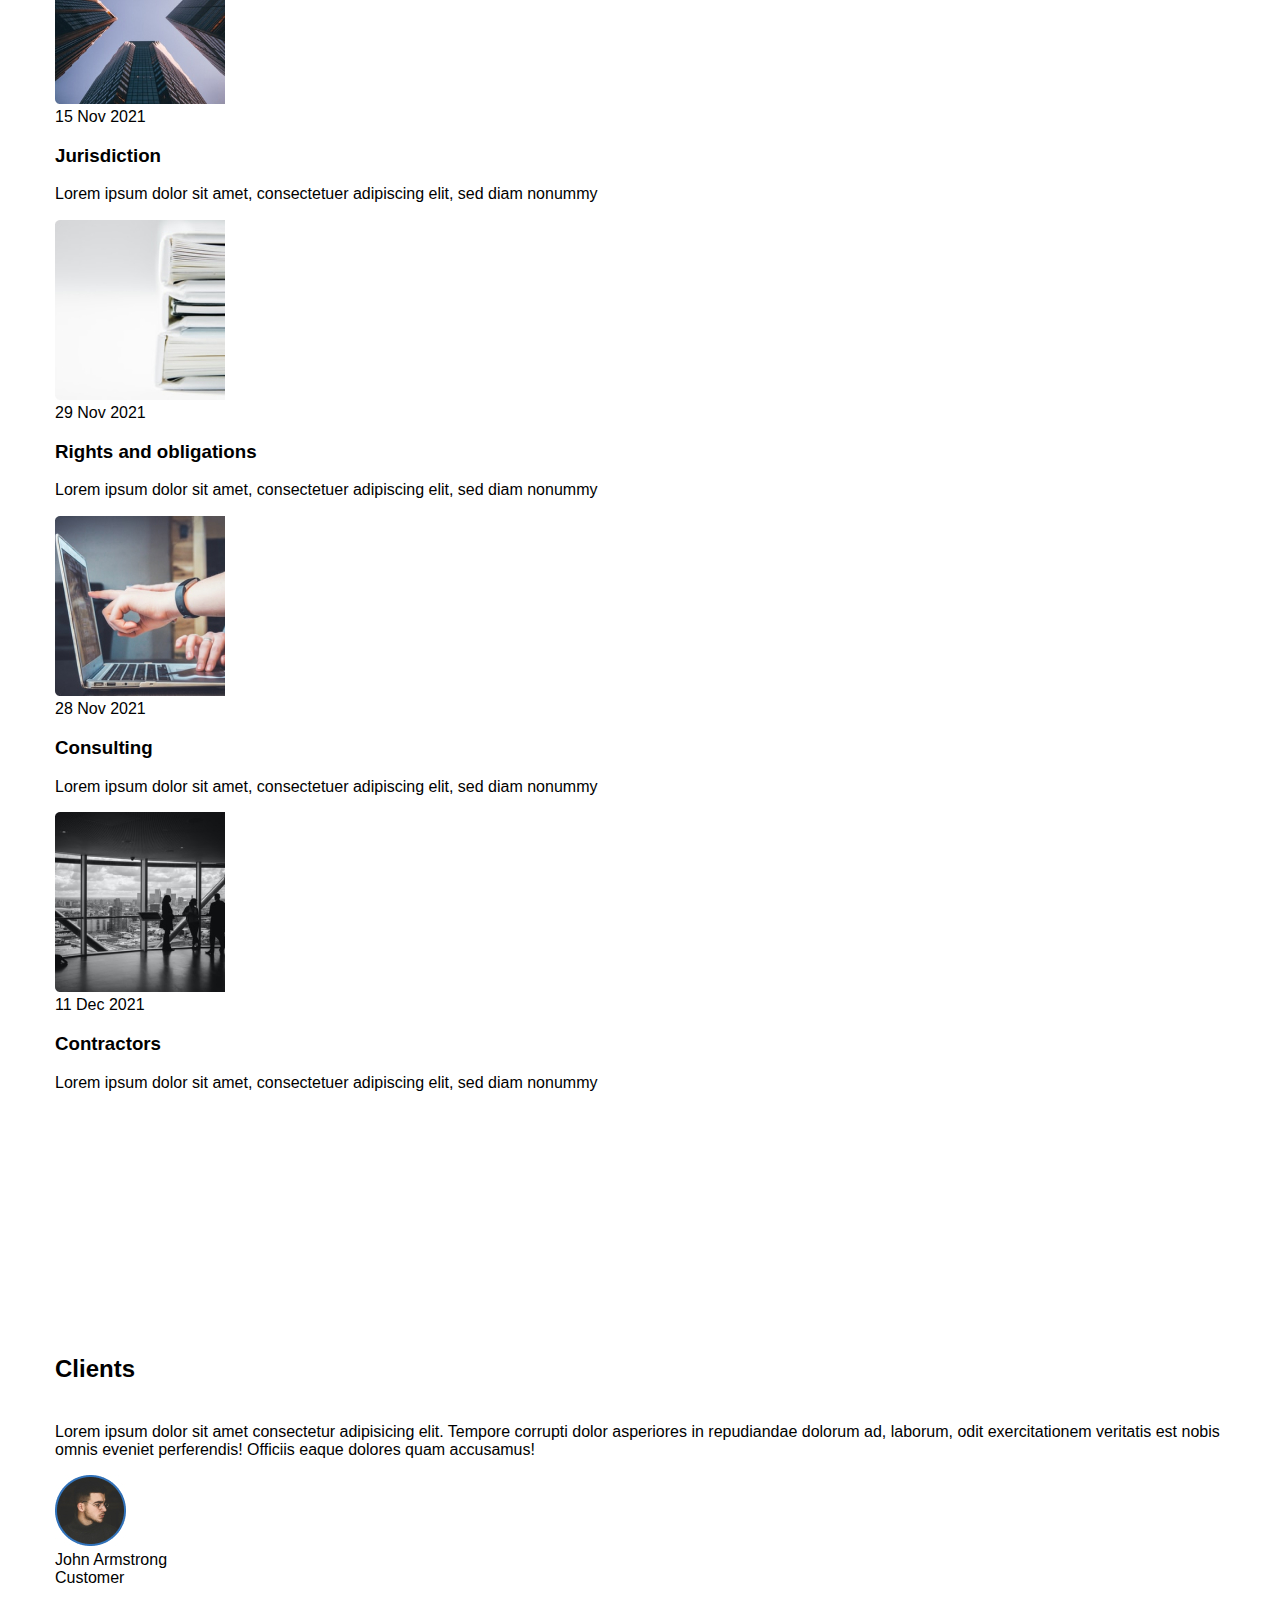
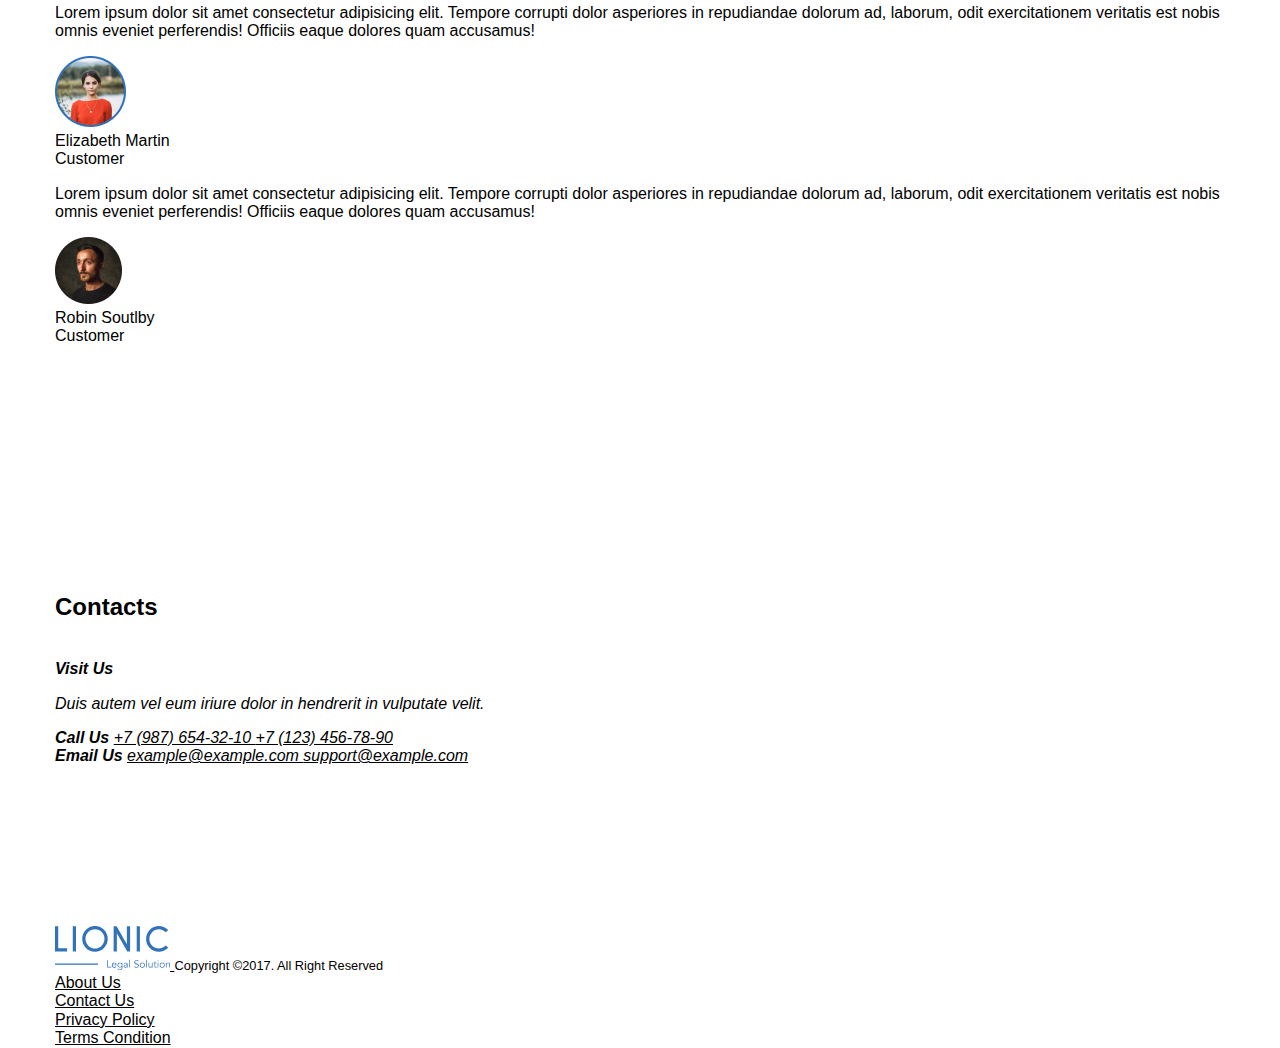
==== commit 019852b4: "basic-styling" ====
--- a/index.html
+++ b/index.html
@@ -5,16 +5,18 @@
     <meta charset="UTF-8">
     <meta name="viewport" content="width=device-width, initial-scale=1.0">
     <title>Presentation</title>
+    <link rel="stylesheet" href="src/normalize.css">
+    <link rel="stylesheet" href="src/styles.css">
 </head>
 
 <body>
     <header class="header">
-        <div class="container">
+        <div class="container flex header-container">
             <a href="#" class="header-logo">
                 <img src="img/logo.svg" class="header-logo" alt="Logo">
             </a>
             <nav class="header-nav">
-                <ul class="header-list">
+                <ul class="header-list list-reset flex">
                     <li class="header-list-item">
                         <a href="#hero" class="header-link">
                             Home
@@ -47,7 +49,7 @@
                     </li>
                 </ul>
             </nav>
-            <button class="btn header-bth">
+            <button class="btn header-bth btn-reset">
                 Free trial
             </button>
         </div>
@@ -65,7 +67,7 @@
                         Lorem ipsum dolor sit amet, consectetuer adipiscing elit, sed diam nonummy nibh euismod
                         tincidunt ut&nbsp;laoreet dolore.
                     </p>
-                    <button class="btn hero-bth">
+                    <button class="btn hero-bth btn-reset">
                         FREE 30&nbsp;DAY TRIAL
                     </button>
                     <span class="hero-secure">
@@ -74,7 +76,7 @@
                 </div>
             </div>
         </section>
-        <section id="servises" class="servises">
+        <section id="servises" class="servises section-offset">
             <div class="container">
                 <h2 class="section-title services-title">
 
@@ -82,9 +84,9 @@
                 <p class="section-descr services-descr">
                     Lionic guides you on&nbsp;making decisions for all aspects of&nbsp;your end-of-life plans.
                 </p>
-                <ul class="services-items">
+                <ul class="list-reset services-items">
                     <li class="services-item">
-                        <svg class="services-item-icon" width="68" height="66" viewBox="0 0 68 66" fill="none" xmlns="http://www.w3.org/2000/svg">
+                        <svg class="services-item-icon" width="68" height="66" view-box="0 0 68 66" fill="none" xmlns="http://www.w3.org/2000/svg">
                             <path
                                 d="M50.393 0.00398661C40.438 -0.212013 32.146 7.63799 31.9 17.512L31.776 22.483C31.742 23.839 32.833 24.973 34.2 25.003C35.567 25.032 36.713 23.947 36.746 22.591L36.871 17.62C37.049 10.471 43.062 4.77799 50.271 4.93399C57.478 5.09099 63.201 11.038 63.023 18.187C62.844 25.335 56.831 31.029 49.623 30.872L18.5 30.197C8.54499 29.981 0.252987 37.831 0.00698678 47.705C-0.240013 57.579 7.65099 65.78 17.607 65.995C27.562 66.211 35.854 58.362 36.1 48.488L36.223 43.572C36.257 42.215 35.166 41.082 33.799 41.052C32.432 41.022 31.286 42.108 31.252 43.464L31.129 48.38C30.951 55.529 24.938 61.222 17.729 61.066C10.522 60.909 4.79899 54.962 4.97699 47.813C5.15599 40.664 11.169 34.971 18.377 35.127L49.5 35.802C59.456 36.018 67.747 28.169 67.994 18.295C68.24 8.41999 60.349 0.219987 50.394 0.00498661L50.393 0.00398661Z"
                                 fill="#3172B9" />
@@ -97,7 +99,7 @@
                         </p>
                     </li>
                     <li class="services-item">
-                        <svg class="services-item-icon" width="86" height="64" viewBox="0 0 86 64" fill="none" xmlns="http://www.w3.org/2000/svg">
+                        <svg class="services-item-icon" width="86" height="64" view-box="0 0 86 64" fill="none" xmlns="http://www.w3.org/2000/svg">
                             <path
                                 d="M79.622 20.272C79.622 22.336 79.316 24.352 78.726 26.27H83.868C85.045 26.27 86 27.227 86 28.406C86 29.586 85.045 30.541 83.868 30.541H77.47C77.268 30.541 77.073 30.513 76.888 30.461C76.0053 31.9743 74.9311 33.3675 73.692 34.606L44.972 63.374C44.7741 63.5725 44.539 63.73 44.2802 63.8375C44.0213 63.9449 43.7438 64.0002 43.4635 64.0002C43.1832 64.0002 42.9057 63.9449 42.6468 63.8375C42.388 63.73 42.1529 63.5725 41.955 63.374L13.233 34.606C12.1963 33.5688 11.2752 32.422 10.486 31.186C10.315 31.23 10.136 31.254 9.95 31.254H2.132C1.85176 31.2537 1.57431 31.1983 1.31551 31.0908C1.0567 30.9833 0.821595 30.8259 0.623621 30.6276C0.425646 30.4292 0.268677 30.1938 0.161676 29.9348C0.0546755 29.6758 -0.000261829 29.3983 9.38171e-07 29.118C9.38171e-07 27.938 0.955001 26.982 2.132 26.982H8.447C5.965 19.861 7.56 11.618 13.233 5.93801C15.1066 4.05015 17.3363 2.55313 19.793 1.5338C22.2497 0.514473 24.8843 -0.00687342 27.544 1.15198e-05C32.95 1.15198e-05 38.034 2.10901 41.856 5.93801L43.463 7.54701L45.07 5.93701C46.9438 4.04921 49.1737 2.55231 51.6306 1.53315C54.0874 0.513987 56.7222 -0.0071368 59.382 1.15198e-05C62.0417 -0.00681806 64.6763 0.514553 67.133 1.53388C69.5896 2.55321 71.8194 4.0502 73.693 5.93801C75.5791 7.8172 77.0741 10.0515 78.0918 12.5117C79.1094 14.972 79.6295 17.6096 79.622 20.272ZM70.678 8.95701C69.1987 7.46697 67.4383 6.28548 65.4989 5.48108C63.5595 4.67667 61.4796 4.26536 59.38 4.27101C57.2807 4.26563 55.2012 4.67706 53.2622 5.48146C51.3231 6.28586 49.563 7.46721 48.084 8.95701L44.969 12.077C44.7713 12.2754 44.5364 12.4329 44.2777 12.5403C44.019 12.6478 43.7416 12.7031 43.4615 12.7031C43.1814 12.7031 42.904 12.6478 42.6453 12.5403C42.3866 12.4329 42.1517 12.2754 41.954 12.077L38.84 8.95701C37.3608 7.46718 35.6005 6.28582 33.6613 5.48142C31.7221 4.67703 29.6424 4.26561 27.543 4.27101C25.4437 4.26546 23.3642 4.67682 21.4251 5.48123C19.486 6.28564 17.7259 7.46708 16.247 8.95701C11.173 14.04 10.232 21.718 13.425 27.763H28.236L33.538 16.479C33.783 15.959 34.277 15.634 34.891 15.663C35.1717 15.6764 35.4421 15.7726 35.6681 15.9396C35.8942 16.1065 36.0657 16.3367 36.161 16.601L44.051 38.487L50.542 20.168C50.6364 19.9007 50.8086 19.6678 51.0365 19.4992C51.2643 19.3306 51.5374 19.2341 51.8206 19.2221C52.1038 19.21 52.3842 19.283 52.6255 19.4316C52.8669 19.5802 53.0583 19.7977 53.175 20.056L56.351 27.051H73.852C76.612 21.125 75.554 13.842 70.677 8.95701H70.678ZM16.248 31.586L43.463 58.844L70.678 31.586C71.2253 31.038 71.7323 30.4512 72.195 29.83H55.736C55.179 29.83 54.373 29.573 54.143 29.064L52.046 24.444L45.404 43.189C45.204 43.755 44.67 44.135 44.069 44.136H44.066C43.466 44.136 42.933 43.76 42.729 43.196L34.653 20.798L30.426 29.794C30.192 30.292 29.99 30.541 29.439 30.541H15.293C15.593 30.901 15.912 31.249 16.248 31.586Z"
                                 fill="#3172B9" />
@@ -110,7 +112,7 @@
                         </p>
                     </li>
                     <li class="services-item">
-                        <svg class="services-item-icon" width="64" height="64" viewBox="0 0 64 64" fill="none" xmlns="http://www.w3.org/2000/svg">
+                        <svg class="services-item-icon" width="64" height="64" view-box="0 0 64 64" fill="none" xmlns="http://www.w3.org/2000/svg">
                             <path
                                 d="M63.8101 15.073L53.3321 48.146L53.5791 48.926C53.7393 49.4264 53.7986 49.9537 53.7536 50.4772C53.7086 51.0008 53.5603 51.5102 53.3171 51.976C52.9241 52.732 52.3171 53.329 51.5701 53.704L51.5611 53.737L49.1941 61.207C48.8722 62.2171 48.1632 63.0585 47.2223 63.5469C46.2815 64.0354 45.1853 64.131 44.1741 63.813L32.0001 59.957L19.8261 63.813C18.8148 64.131 17.7187 64.0354 16.7778 63.5469C15.8369 63.0585 15.1279 62.2171 14.8061 61.207L0.188058 15.074C0.0280711 14.5735 -0.0310613 14.0462 0.0140824 13.5227C0.0592262 12.9991 0.20775 12.4897 0.451058 12.024C0.69167 11.5566 1.02267 11.1416 1.42487 10.8031C1.82706 10.4646 2.29245 10.2093 2.79406 10.052L33.9431 0.187C34.9542 -0.131631 36.0504 -0.0363451 36.9915 0.451969C37.9325 0.940283 38.6415 1.78178 38.9631 2.792L39.0401 3.034C39.0491 3.036 39.0581 3.037 39.0661 3.04L61.2061 10.053C61.7073 10.2103 62.1723 10.4654 62.5743 10.8035C62.9763 11.1417 63.3073 11.5561 63.5481 12.023C64.0401 12.973 64.1331 14.055 63.8101 15.073ZM48.4441 54.75L36.4161 58.559L44.9781 61.271C45.3153 61.3777 45.6811 61.3463 45.9951 61.1835C46.3092 61.0208 46.5458 60.7401 46.6531 60.403L48.4441 54.75ZM51.0371 49.732L36.4211 3.598C36.3142 3.26106 36.078 2.98029 35.7644 2.81736C35.4507 2.65442 35.0852 2.62264 34.7481 2.729L3.60006 12.595C3.26006 12.702 2.98306 12.935 2.81906 13.252C2.73787 13.4073 2.68829 13.5771 2.67319 13.7517C2.65808 13.9263 2.67775 14.1021 2.73106 14.269L17.3471 60.402C17.5691 61.103 18.3201 61.492 19.0211 61.271L31.5611 57.299C31.5891 57.289 31.6171 57.279 31.6461 57.272L50.1691 51.405C50.5091 51.298 50.7861 51.065 50.9491 50.748C51.1141 50.432 51.1451 50.071 51.0371 49.731V49.732ZM48.4971 32.885L53.4461 17.265L42.4451 13.781L48.4971 32.885ZM61.1801 13.25C61.0998 13.0945 60.9896 12.9565 60.8557 12.8439C60.7218 12.7313 60.567 12.6464 60.4001 12.594L40.0231 6.14L41.4691 10.701C41.5571 10.711 41.6451 10.729 41.7321 10.757L54.2501 14.722C54.5841 14.8269 54.894 14.9969 55.1619 15.2223C55.4299 15.4477 55.6505 15.7239 55.8111 16.035C55.9734 16.3456 56.0726 16.6852 56.1028 17.0344C56.133 17.3835 56.0937 17.7352 55.9871 18.069L49.8951 37.297L51.9331 43.731L61.2681 14.267C61.3751 13.927 61.3441 13.567 61.1801 13.25ZM30.9401 23.336C31.5152 23.6323 32.0259 24.0398 32.4425 24.5349C32.8591 25.0299 33.1733 25.6027 33.3671 26.22C33.5725 26.8654 33.633 27.5483 33.5443 28.2198C33.4557 28.8913 33.22 29.535 32.8541 30.105L29.6411 35.126C29.3916 35.5142 29.0489 35.8336 28.6441 36.0552C28.2393 36.2767 27.7855 36.3932 27.3241 36.394C26.9701 36.394 26.6161 36.326 26.2841 36.19L20.7651 33.936C20.1378 33.6806 19.5745 33.29 19.1154 32.792C18.6563 32.2941 18.3127 31.701 18.1091 31.055C17.9119 30.4388 17.8389 29.7897 17.8943 29.1451C17.9498 28.5006 18.1326 27.8734 18.4321 27.3C18.7284 26.7249 19.1359 26.2142 19.631 25.7976C20.126 25.3811 20.6988 25.0668 21.3161 24.873C22.3839 24.5378 23.5338 24.5745 24.5781 24.977C25.1998 24.0462 26.1189 23.3539 27.1851 23.013C27.8013 22.8161 28.4504 22.7433 29.0949 22.7987C29.7394 22.8541 30.3665 23.0368 30.9401 23.336ZM30.8251 27.025C30.7361 26.742 30.5919 26.4795 30.4009 26.2526C30.2098 26.0257 29.9757 25.8389 29.7121 25.703C29.4491 25.5656 29.1615 25.4818 28.8659 25.4564C28.5703 25.431 28.2726 25.4645 27.9901 25.555C27.6178 25.6716 27.2823 25.8833 27.0168 26.1692C26.7513 26.455 26.565 26.8051 26.4761 27.185C26.4221 27.4083 26.3114 27.6139 26.1547 27.7819C25.998 27.9499 25.8006 28.0747 25.5816 28.1441C25.3626 28.2135 25.1294 28.2251 24.9045 28.178C24.6797 28.1309 24.4708 28.0265 24.2981 27.875C24.0064 27.6158 23.6523 27.4371 23.2705 27.3565C22.8888 27.2758 22.4926 27.296 22.1211 27.415C21.838 27.5042 21.5755 27.6487 21.3488 27.8401C21.122 28.0315 20.9355 28.266 20.8001 28.53C20.6627 28.793 20.5789 29.0806 20.5535 29.3762C20.5281 29.6718 20.5616 29.9694 20.6521 30.252C20.8271 30.805 21.2371 31.249 21.7751 31.469L27.2931 33.723C27.3114 33.731 27.3322 33.7317 27.3511 33.725C27.3696 33.7194 27.3856 33.7074 27.3961 33.691L30.6091 28.669C30.9231 28.179 31.0021 27.581 30.8261 27.027L30.8251 27.025ZM44.1721 40.932C44.2788 41.2656 44.3183 41.6171 44.2882 41.966C44.2582 42.315 44.1592 42.6545 43.9971 42.965C43.8365 43.2764 43.6158 43.5529 43.3477 43.7785C43.0796 44.004 42.7694 44.1742 42.4351 44.279L21.2401 50.994C20.5659 51.2062 19.835 51.1426 19.2077 50.817C18.5803 50.4914 18.1076 49.9305 17.8931 49.257L8.01306 18.07C7.90624 17.7362 7.8667 17.3846 7.89674 17.0355C7.92678 16.6863 8.0258 16.3466 8.18806 16.036C8.34862 15.7249 8.56923 15.4487 8.83717 15.2233C9.1051 14.9979 9.41503 14.8279 9.74906 14.723L30.9451 8.009C31.6194 7.79619 32.3506 7.85955 32.9782 8.18519C33.6059 8.51083 34.0788 9.07215 34.2931 9.746L44.1721 40.932ZM41.6301 41.737L31.7501 10.551L21.9781 13.645L10.5531 17.264L20.4331 48.45L41.6301 41.737Z"
                                 fill="#3172B9" />
@@ -123,7 +125,7 @@
                         </p>
                     </li>
                     <li class="services-item">
-                        <svg class="services-item-icon" width="65" height="65" viewBox="0 0 65 65" fill="none" xmlns="http://www.w3.org/2000/svg">
+                        <svg class="services-item-icon" width="65" height="65" view-box="0 0 65 65" fill="none" xmlns="http://www.w3.org/2000/svg">
                             <path
                                 d="M63.131 51.506C64.3269 52.7045 64.9985 54.3285 64.9985 56.0215C64.9985 57.7146 64.3269 59.3385 63.131 60.537L60.54 63.13C59.9482 63.7249 59.2442 64.1965 58.4689 64.5175C57.6935 64.8385 56.8622 65.0025 56.023 65C55.184 65.0024 54.3529 64.8384 53.5777 64.5174C52.8025 64.1964 52.0987 63.7249 51.507 63.13L30.988 42.613L28.126 45.475C28.2028 46.397 28.077 47.3246 27.7574 48.1928C27.4378 49.061 26.9322 49.8488 26.276 50.501L23.55 53.227C22.9583 53.8218 22.2545 54.2934 21.4793 54.6143C20.7042 54.9353 19.873 55.0994 19.034 55.097C18.1952 55.0993 17.3642 54.9352 16.5892 54.6142C15.8142 54.2932 15.1106 53.8217 14.519 53.227L1.86503 40.575C0.66925 39.3767 -0.00231934 37.7529 -0.00231934 36.06C-0.00231934 34.3671 0.66925 32.7434 1.86503 31.545L4.59103 28.819C5.24326 28.1629 6.03107 27.6573 6.89928 27.3377C7.76748 27.0182 8.69507 26.8923 9.61703 26.969L26.97 9.61902C26.8953 8.69769 27.0219 7.77112 27.341 6.90358C27.6601 6.03605 28.1641 5.24832 28.818 4.59502L31.543 1.87002C32.1347 1.27539 32.8383 0.803958 33.6133 0.48298C34.3883 0.162003 35.2192 -0.00214761 36.058 2.1214e-05C37.764 2.1214e-05 39.368 0.664021 40.574 1.87002L53.227 14.522C54.4226 15.7205 55.094 17.3442 55.094 19.037C55.094 20.7298 54.4226 22.3536 53.227 23.552L50.502 26.278C49.8497 26.9342 49.0617 27.4398 48.1933 27.7594C47.3249 28.079 46.3972 28.2048 45.475 28.128L42.613 30.99L63.131 51.506ZM31.164 35.784L35.783 31.165L39.243 27.705L44.398 22.551L44.798 22.951C45.126 23.279 45.556 23.443 45.986 23.443C46.416 23.443 46.846 23.279 47.175 22.951L49.9 20.226C50.0561 20.07 50.1798 19.8848 50.2643 19.681C50.3487 19.4771 50.3922 19.2587 50.3922 19.038C50.3922 18.8174 50.3487 18.5989 50.2643 18.3951C50.1798 18.1912 50.0561 18.006 49.9 17.85L37.246 5.19702C37.0901 5.04084 36.905 4.91699 36.7011 4.83256C36.4972 4.74813 36.2787 4.70479 36.058 4.70502C35.628 4.70502 35.198 4.86902 34.87 5.19702L32.144 7.92202C31.9879 8.07804 31.864 8.26332 31.7794 8.46725C31.6949 8.67118 31.6514 8.88977 31.6514 9.11052C31.6514 9.33128 31.6949 9.54987 31.7794 9.7538C31.864 9.95773 31.9879 10.143 32.144 10.299L32.544 10.699L10.694 32.546L10.294 32.146C10.1381 31.9898 9.95296 31.866 9.74909 31.7816C9.54523 31.6971 9.32669 31.6538 9.10603 31.654C8.67603 31.654 8.24603 31.818 7.91803 32.146L5.19303 34.87C5.03701 35.026 4.91325 35.2112 4.82881 35.4151C4.74437 35.6189 4.70091 35.8374 4.70091 36.058C4.70091 36.2787 4.74437 36.4971 4.82881 36.701C4.91325 36.9048 5.03701 37.09 5.19303 37.246L17.846 49.9C18.174 50.228 18.604 50.392 19.034 50.392C19.464 50.392 19.894 50.228 20.223 49.9L22.948 47.175C23.1042 47.019 23.2281 46.8337 23.3126 46.6298C23.3971 46.4259 23.4407 46.2073 23.4407 45.9865C23.4407 45.7658 23.3971 45.5472 23.3126 45.3433C23.2281 45.1393 23.1042 44.954 22.948 44.798L22.548 44.398L27.703 39.244L31.164 35.784ZM59.804 54.834L39.285 34.317L34.315 39.287L54.835 59.803C55.162 60.131 55.593 60.295 56.023 60.295C56.453 60.295 56.883 60.131 57.211 59.803L59.804 57.21C59.9601 57.054 60.0838 56.8688 60.1683 56.665C60.2527 56.4611 60.2962 56.2427 60.2962 56.022C60.2962 55.8014 60.2527 55.5829 60.1683 55.3791C60.0838 55.1752 59.9601 54.99 59.804 54.834Z"
                                 fill="#3172B9" />
@@ -138,12 +140,12 @@
                 </ul>
             </div>
         </section>
-        <section id="articles" class="articles">
+        <section id="articles" class="articles section-offset">
             <div class="container">
                 <h2 class="section-title articles-title">
                     Articles
                 </h2>
-                    <ul class="articles-list">
+                    <ul class="list-reset articles-list">
                         <li class="articles-item">
                             <article class="blog-preview">
                                 <img src="img/blog-1.jpg" alt="Blog photo 1" class="blog-preview-image">
@@ -211,12 +213,12 @@
                     </ul>
             </div>
         </section>
-        <section id="clients" class="clients">
+        <section id="clients" class="clients section-offset">
             <div class="container">
                 <h2 class="section-title clients-title">
                     Clients
                 </h2>
-                <ul class="clients-list">
+                <ul class="list-reset clients-list">
                     <li class="clients-item">
                         <p class="clients-item-descr">
                             Lorem ipsum dolor sit amet 
@@ -286,13 +288,13 @@
                 </ul>
             </div>
         </section>
-        <section id="contacts" class="contacts">
+        <section id="contacts" class="contacts section-offset">
             <div class="container">
                 <h2 class="section-title contacts-title">
                     Contacts
                 </h2>
                 <address class="contacts-address">
-                    <ul class="contacts-list">
+                    <ul class="list-reset contacts-list">
                         <li class="contacts-item">
                             <strong class="contacts-item-caption">
                                 Visit Us
@@ -343,7 +345,7 @@
 			</div>
 			<div class="footer-right">
 				<nav class="footer-nav">
-					<ul class="footer-list">
+					<ul class="list-reset footer-list">
 						<li class="footer-item">
 							<a href="#" target="_blank" class="footer-link">About Us</a>
 						</li>
@@ -358,7 +360,7 @@
 						</li>
 					</ul>
 				</nav>
-				<ul class="social">
+				<ul class="list-reset social">
 					<li class="social-item"><a href="#" class="social-link social-link-tw"></a></li>
 					<li class="social-item"><a href="#" class="social-link social-link-linkedin"></a></li>
 					<li class="social-item"><a href="#" class="social-link social-link-mail"></a></li>
--- a/src/styles.css
+++ b/src/styles.css
@@ -0,0 +1,82 @@
+html {
+    box-sizing: border-box;
+}
+
+*,
+*::before,
+*::after {
+    box-sizing: inherit;
+}
+
+a {
+    color: inherit;
+}
+
+img {
+    max-width: 100%;
+}
+
+body {
+    min-width: 1200px;
+    font-family: 'font', sans-serif ;
+}
+
+/* global */
+
+.list-reset {
+    margin: 0;
+    padding: 0;
+    list-style: none;
+}
+
+.btn-reset {
+    padding: 0;
+    border: none;
+    background-color: transparent;
+    cursor: pointer;
+}
+
+.flex {
+    display: flex;
+}
+
+.container {
+    width: 1200px;
+    padding: 0 15px;
+    margin: 0 auto;
+}
+
+.section-title {
+    margin: 0;
+    margin-bottom: 40px;
+}
+
+.section-descr {
+    margin: 0;
+    margin-bottom: 50px;
+}
+
+.section-offset {
+    padding-top: 87px;
+    padding-bottom: 160px;
+}
+
+.header {
+    padding: 36px 0;
+}
+
+.header-container {
+    align-items: center;
+}
+
+.header-logo {
+    margin-right: auto;
+}
+
+.header-nav {
+    margin: 52px;
+}
+
+.header-list-item:not(:last-child) {
+    margin-right: 52px;
+}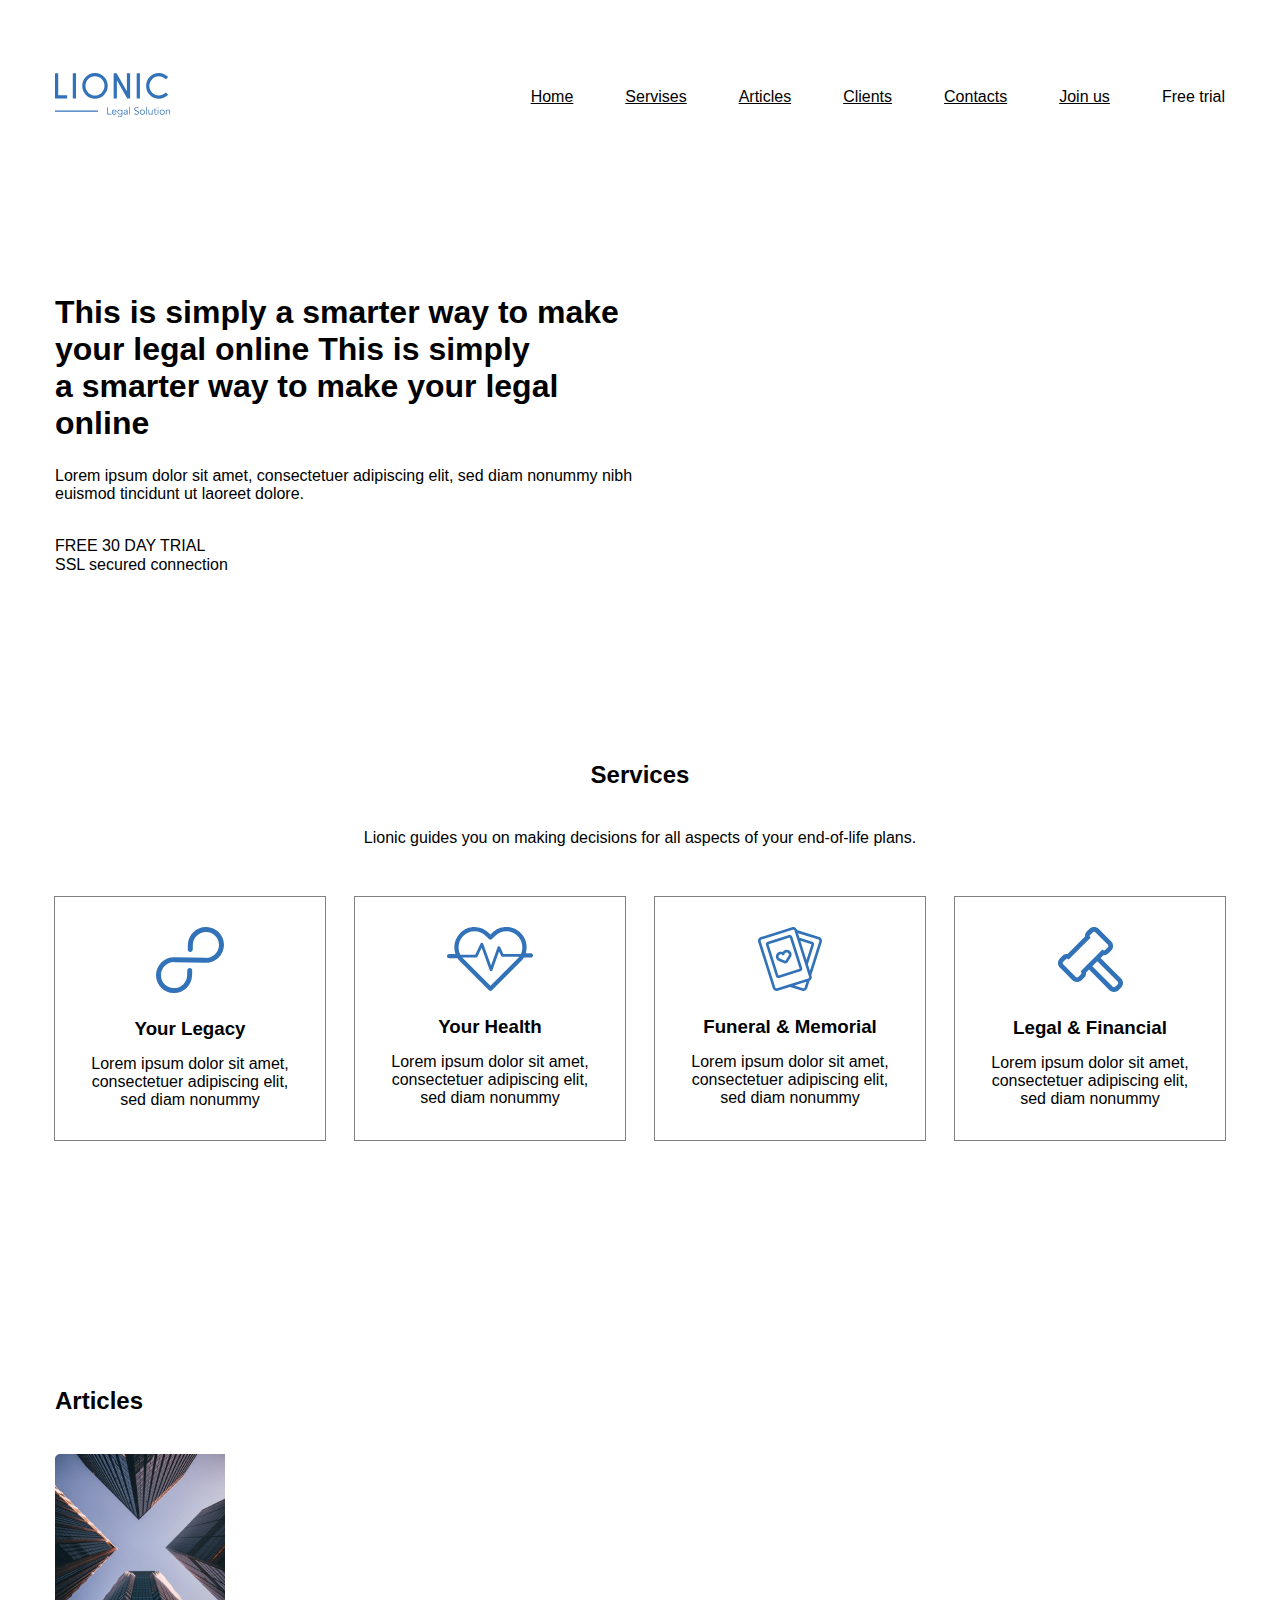
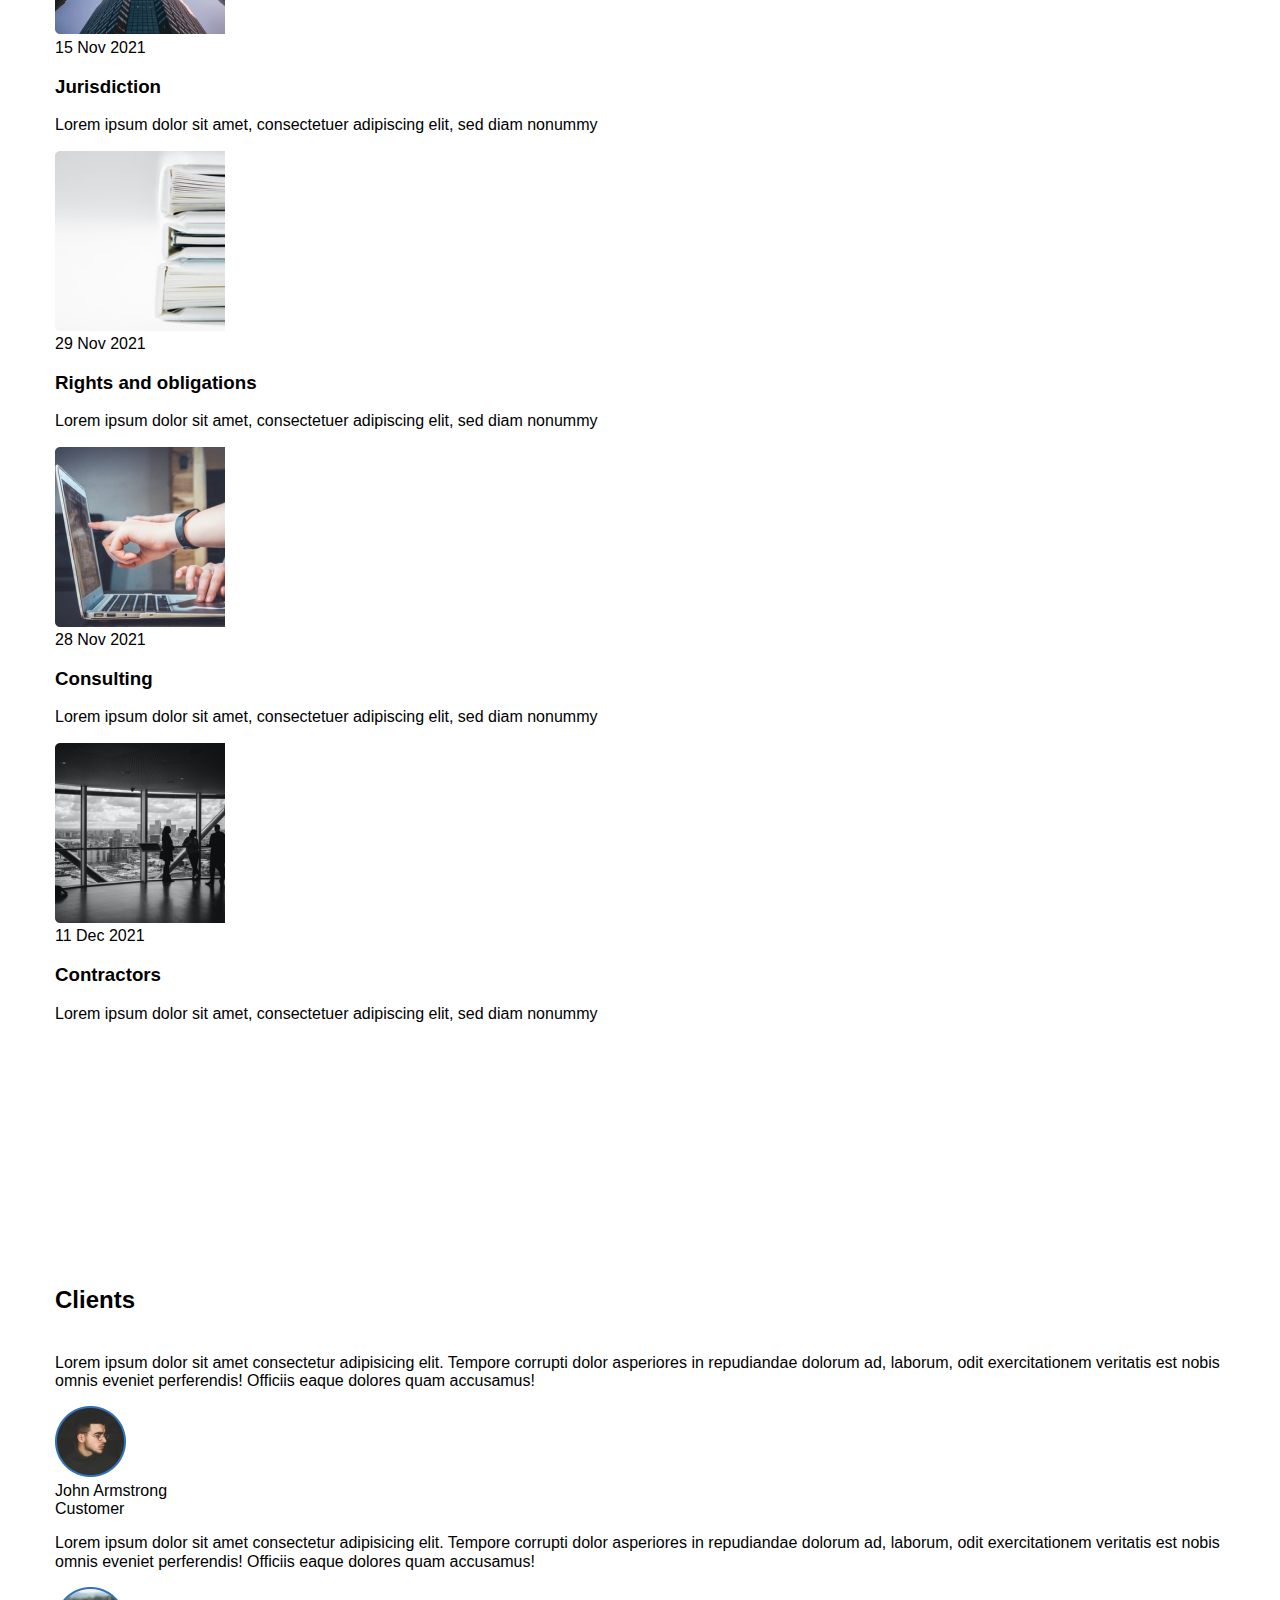
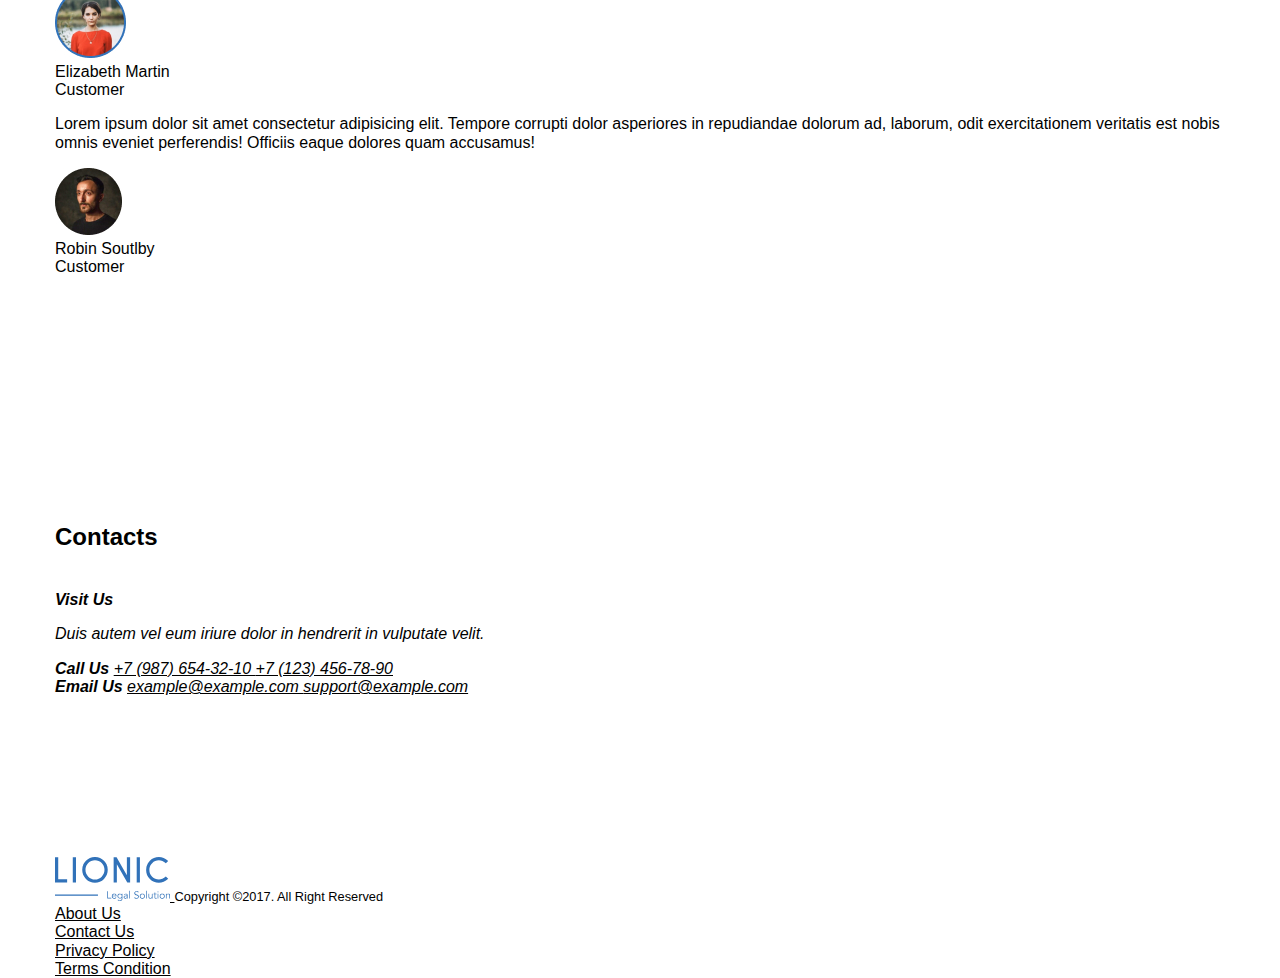
==== commit b09b1ca6: "hero+services styles" ====
--- a/index.html
+++ b/index.html
@@ -58,7 +58,7 @@
     <main class="main">
         <section id="hero" class="hero">
             <div class="container">
-                <div class="hero-content">
+                <div class="hero-content flex">
                     <h1 class="hero-title">
                         This is simply a smarter way to make your legal online
                         This is&nbsp;simply a&nbsp;smarter way to&nbsp;make your legal online
@@ -79,13 +79,13 @@
         <section id="servises" class="servises section-offset">
             <div class="container">
                 <h2 class="section-title services-title">
-
+                    Services
                 </h2>
                 <p class="section-descr services-descr">
                     Lionic guides you on&nbsp;making decisions for all aspects of&nbsp;your end-of-life plans.
                 </p>
-                <ul class="list-reset services-items">
-                    <li class="services-item">
+                <ul class="list-reset services-items flex">
+                    <li class="services-item flex">
                         <svg class="services-item-icon" width="68" height="66" view-box="0 0 68 66" fill="none" xmlns="http://www.w3.org/2000/svg">
                             <path
                                 d="M50.393 0.00398661C40.438 -0.212013 32.146 7.63799 31.9 17.512L31.776 22.483C31.742 23.839 32.833 24.973 34.2 25.003C35.567 25.032 36.713 23.947 36.746 22.591L36.871 17.62C37.049 10.471 43.062 4.77799 50.271 4.93399C57.478 5.09099 63.201 11.038 63.023 18.187C62.844 25.335 56.831 31.029 49.623 30.872L18.5 30.197C8.54499 29.981 0.252987 37.831 0.00698678 47.705C-0.240013 57.579 7.65099 65.78 17.607 65.995C27.562 66.211 35.854 58.362 36.1 48.488L36.223 43.572C36.257 42.215 35.166 41.082 33.799 41.052C32.432 41.022 31.286 42.108 31.252 43.464L31.129 48.38C30.951 55.529 24.938 61.222 17.729 61.066C10.522 60.909 4.79899 54.962 4.97699 47.813C5.15599 40.664 11.169 34.971 18.377 35.127L49.5 35.802C59.456 36.018 67.747 28.169 67.994 18.295C68.24 8.41999 60.349 0.219987 50.394 0.00498661L50.393 0.00398661Z"
@@ -98,7 +98,7 @@
                             Lorem ipsum dolor sit amet, consectetuer adipiscing elit, sed diam nonummy
                         </p>
                     </li>
-                    <li class="services-item">
+                    <li class="services-item flex">
                         <svg class="services-item-icon" width="86" height="64" view-box="0 0 86 64" fill="none" xmlns="http://www.w3.org/2000/svg">
                             <path
                                 d="M79.622 20.272C79.622 22.336 79.316 24.352 78.726 26.27H83.868C85.045 26.27 86 27.227 86 28.406C86 29.586 85.045 30.541 83.868 30.541H77.47C77.268 30.541 77.073 30.513 76.888 30.461C76.0053 31.9743 74.9311 33.3675 73.692 34.606L44.972 63.374C44.7741 63.5725 44.539 63.73 44.2802 63.8375C44.0213 63.9449 43.7438 64.0002 43.4635 64.0002C43.1832 64.0002 42.9057 63.9449 42.6468 63.8375C42.388 63.73 42.1529 63.5725 41.955 63.374L13.233 34.606C12.1963 33.5688 11.2752 32.422 10.486 31.186C10.315 31.23 10.136 31.254 9.95 31.254H2.132C1.85176 31.2537 1.57431 31.1983 1.31551 31.0908C1.0567 30.9833 0.821595 30.8259 0.623621 30.6276C0.425646 30.4292 0.268677 30.1938 0.161676 29.9348C0.0546755 29.6758 -0.000261829 29.3983 9.38171e-07 29.118C9.38171e-07 27.938 0.955001 26.982 2.132 26.982H8.447C5.965 19.861 7.56 11.618 13.233 5.93801C15.1066 4.05015 17.3363 2.55313 19.793 1.5338C22.2497 0.514473 24.8843 -0.00687342 27.544 1.15198e-05C32.95 1.15198e-05 38.034 2.10901 41.856 5.93801L43.463 7.54701L45.07 5.93701C46.9438 4.04921 49.1737 2.55231 51.6306 1.53315C54.0874 0.513987 56.7222 -0.0071368 59.382 1.15198e-05C62.0417 -0.00681806 64.6763 0.514553 67.133 1.53388C69.5896 2.55321 71.8194 4.0502 73.693 5.93801C75.5791 7.8172 77.0741 10.0515 78.0918 12.5117C79.1094 14.972 79.6295 17.6096 79.622 20.272ZM70.678 8.95701C69.1987 7.46697 67.4383 6.28548 65.4989 5.48108C63.5595 4.67667 61.4796 4.26536 59.38 4.27101C57.2807 4.26563 55.2012 4.67706 53.2622 5.48146C51.3231 6.28586 49.563 7.46721 48.084 8.95701L44.969 12.077C44.7713 12.2754 44.5364 12.4329 44.2777 12.5403C44.019 12.6478 43.7416 12.7031 43.4615 12.7031C43.1814 12.7031 42.904 12.6478 42.6453 12.5403C42.3866 12.4329 42.1517 12.2754 41.954 12.077L38.84 8.95701C37.3608 7.46718 35.6005 6.28582 33.6613 5.48142C31.7221 4.67703 29.6424 4.26561 27.543 4.27101C25.4437 4.26546 23.3642 4.67682 21.4251 5.48123C19.486 6.28564 17.7259 7.46708 16.247 8.95701C11.173 14.04 10.232 21.718 13.425 27.763H28.236L33.538 16.479C33.783 15.959 34.277 15.634 34.891 15.663C35.1717 15.6764 35.4421 15.7726 35.6681 15.9396C35.8942 16.1065 36.0657 16.3367 36.161 16.601L44.051 38.487L50.542 20.168C50.6364 19.9007 50.8086 19.6678 51.0365 19.4992C51.2643 19.3306 51.5374 19.2341 51.8206 19.2221C52.1038 19.21 52.3842 19.283 52.6255 19.4316C52.8669 19.5802 53.0583 19.7977 53.175 20.056L56.351 27.051H73.852C76.612 21.125 75.554 13.842 70.677 8.95701H70.678ZM16.248 31.586L43.463 58.844L70.678 31.586C71.2253 31.038 71.7323 30.4512 72.195 29.83H55.736C55.179 29.83 54.373 29.573 54.143 29.064L52.046 24.444L45.404 43.189C45.204 43.755 44.67 44.135 44.069 44.136H44.066C43.466 44.136 42.933 43.76 42.729 43.196L34.653 20.798L30.426 29.794C30.192 30.292 29.99 30.541 29.439 30.541H15.293C15.593 30.901 15.912 31.249 16.248 31.586Z"
@@ -111,7 +111,7 @@
                             Lorem ipsum dolor sit amet, consectetuer adipiscing elit, sed diam nonummy
                         </p>
                     </li>
-                    <li class="services-item">
+                    <li class="services-item flex">
                         <svg class="services-item-icon" width="64" height="64" view-box="0 0 64 64" fill="none" xmlns="http://www.w3.org/2000/svg">
                             <path
                                 d="M63.8101 15.073L53.3321 48.146L53.5791 48.926C53.7393 49.4264 53.7986 49.9537 53.7536 50.4772C53.7086 51.0008 53.5603 51.5102 53.3171 51.976C52.9241 52.732 52.3171 53.329 51.5701 53.704L51.5611 53.737L49.1941 61.207C48.8722 62.2171 48.1632 63.0585 47.2223 63.5469C46.2815 64.0354 45.1853 64.131 44.1741 63.813L32.0001 59.957L19.8261 63.813C18.8148 64.131 17.7187 64.0354 16.7778 63.5469C15.8369 63.0585 15.1279 62.2171 14.8061 61.207L0.188058 15.074C0.0280711 14.5735 -0.0310613 14.0462 0.0140824 13.5227C0.0592262 12.9991 0.20775 12.4897 0.451058 12.024C0.69167 11.5566 1.02267 11.1416 1.42487 10.8031C1.82706 10.4646 2.29245 10.2093 2.79406 10.052L33.9431 0.187C34.9542 -0.131631 36.0504 -0.0363451 36.9915 0.451969C37.9325 0.940283 38.6415 1.78178 38.9631 2.792L39.0401 3.034C39.0491 3.036 39.0581 3.037 39.0661 3.04L61.2061 10.053C61.7073 10.2103 62.1723 10.4654 62.5743 10.8035C62.9763 11.1417 63.3073 11.5561 63.5481 12.023C64.0401 12.973 64.1331 14.055 63.8101 15.073ZM48.4441 54.75L36.4161 58.559L44.9781 61.271C45.3153 61.3777 45.6811 61.3463 45.9951 61.1835C46.3092 61.0208 46.5458 60.7401 46.6531 60.403L48.4441 54.75ZM51.0371 49.732L36.4211 3.598C36.3142 3.26106 36.078 2.98029 35.7644 2.81736C35.4507 2.65442 35.0852 2.62264 34.7481 2.729L3.60006 12.595C3.26006 12.702 2.98306 12.935 2.81906 13.252C2.73787 13.4073 2.68829 13.5771 2.67319 13.7517C2.65808 13.9263 2.67775 14.1021 2.73106 14.269L17.3471 60.402C17.5691 61.103 18.3201 61.492 19.0211 61.271L31.5611 57.299C31.5891 57.289 31.6171 57.279 31.6461 57.272L50.1691 51.405C50.5091 51.298 50.7861 51.065 50.9491 50.748C51.1141 50.432 51.1451 50.071 51.0371 49.731V49.732ZM48.4971 32.885L53.4461 17.265L42.4451 13.781L48.4971 32.885ZM61.1801 13.25C61.0998 13.0945 60.9896 12.9565 60.8557 12.8439C60.7218 12.7313 60.567 12.6464 60.4001 12.594L40.0231 6.14L41.4691 10.701C41.5571 10.711 41.6451 10.729 41.7321 10.757L54.2501 14.722C54.5841 14.8269 54.894 14.9969 55.1619 15.2223C55.4299 15.4477 55.6505 15.7239 55.8111 16.035C55.9734 16.3456 56.0726 16.6852 56.1028 17.0344C56.133 17.3835 56.0937 17.7352 55.9871 18.069L49.8951 37.297L51.9331 43.731L61.2681 14.267C61.3751 13.927 61.3441 13.567 61.1801 13.25ZM30.9401 23.336C31.5152 23.6323 32.0259 24.0398 32.4425 24.5349C32.8591 25.0299 33.1733 25.6027 33.3671 26.22C33.5725 26.8654 33.633 27.5483 33.5443 28.2198C33.4557 28.8913 33.22 29.535 32.8541 30.105L29.6411 35.126C29.3916 35.5142 29.0489 35.8336 28.6441 36.0552C28.2393 36.2767 27.7855 36.3932 27.3241 36.394C26.9701 36.394 26.6161 36.326 26.2841 36.19L20.7651 33.936C20.1378 33.6806 19.5745 33.29 19.1154 32.792C18.6563 32.2941 18.3127 31.701 18.1091 31.055C17.9119 30.4388 17.8389 29.7897 17.8943 29.1451C17.9498 28.5006 18.1326 27.8734 18.4321 27.3C18.7284 26.7249 19.1359 26.2142 19.631 25.7976C20.126 25.3811 20.6988 25.0668 21.3161 24.873C22.3839 24.5378 23.5338 24.5745 24.5781 24.977C25.1998 24.0462 26.1189 23.3539 27.1851 23.013C27.8013 22.8161 28.4504 22.7433 29.0949 22.7987C29.7394 22.8541 30.3665 23.0368 30.9401 23.336ZM30.8251 27.025C30.7361 26.742 30.5919 26.4795 30.4009 26.2526C30.2098 26.0257 29.9757 25.8389 29.7121 25.703C29.4491 25.5656 29.1615 25.4818 28.8659 25.4564C28.5703 25.431 28.2726 25.4645 27.9901 25.555C27.6178 25.6716 27.2823 25.8833 27.0168 26.1692C26.7513 26.455 26.565 26.8051 26.4761 27.185C26.4221 27.4083 26.3114 27.6139 26.1547 27.7819C25.998 27.9499 25.8006 28.0747 25.5816 28.1441C25.3626 28.2135 25.1294 28.2251 24.9045 28.178C24.6797 28.1309 24.4708 28.0265 24.2981 27.875C24.0064 27.6158 23.6523 27.4371 23.2705 27.3565C22.8888 27.2758 22.4926 27.296 22.1211 27.415C21.838 27.5042 21.5755 27.6487 21.3488 27.8401C21.122 28.0315 20.9355 28.266 20.8001 28.53C20.6627 28.793 20.5789 29.0806 20.5535 29.3762C20.5281 29.6718 20.5616 29.9694 20.6521 30.252C20.8271 30.805 21.2371 31.249 21.7751 31.469L27.2931 33.723C27.3114 33.731 27.3322 33.7317 27.3511 33.725C27.3696 33.7194 27.3856 33.7074 27.3961 33.691L30.6091 28.669C30.9231 28.179 31.0021 27.581 30.8261 27.027L30.8251 27.025ZM44.1721 40.932C44.2788 41.2656 44.3183 41.6171 44.2882 41.966C44.2582 42.315 44.1592 42.6545 43.9971 42.965C43.8365 43.2764 43.6158 43.5529 43.3477 43.7785C43.0796 44.004 42.7694 44.1742 42.4351 44.279L21.2401 50.994C20.5659 51.2062 19.835 51.1426 19.2077 50.817C18.5803 50.4914 18.1076 49.9305 17.8931 49.257L8.01306 18.07C7.90624 17.7362 7.8667 17.3846 7.89674 17.0355C7.92678 16.6863 8.0258 16.3466 8.18806 16.036C8.34862 15.7249 8.56923 15.4487 8.83717 15.2233C9.1051 14.9979 9.41503 14.8279 9.74906 14.723L30.9451 8.009C31.6194 7.79619 32.3506 7.85955 32.9782 8.18519C33.6059 8.51083 34.0788 9.07215 34.2931 9.746L44.1721 40.932ZM41.6301 41.737L31.7501 10.551L21.9781 13.645L10.5531 17.264L20.4331 48.45L41.6301 41.737Z"
@@ -124,7 +124,7 @@
                             Lorem ipsum dolor sit amet, consectetuer adipiscing elit, sed diam nonummy
                         </p>
                     </li>
-                    <li class="services-item">
+                    <li class="services-item flex">
                         <svg class="services-item-icon" width="65" height="65" view-box="0 0 65 65" fill="none" xmlns="http://www.w3.org/2000/svg">
                             <path
                                 d="M63.131 51.506C64.3269 52.7045 64.9985 54.3285 64.9985 56.0215C64.9985 57.7146 64.3269 59.3385 63.131 60.537L60.54 63.13C59.9482 63.7249 59.2442 64.1965 58.4689 64.5175C57.6935 64.8385 56.8622 65.0025 56.023 65C55.184 65.0024 54.3529 64.8384 53.5777 64.5174C52.8025 64.1964 52.0987 63.7249 51.507 63.13L30.988 42.613L28.126 45.475C28.2028 46.397 28.077 47.3246 27.7574 48.1928C27.4378 49.061 26.9322 49.8488 26.276 50.501L23.55 53.227C22.9583 53.8218 22.2545 54.2934 21.4793 54.6143C20.7042 54.9353 19.873 55.0994 19.034 55.097C18.1952 55.0993 17.3642 54.9352 16.5892 54.6142C15.8142 54.2932 15.1106 53.8217 14.519 53.227L1.86503 40.575C0.66925 39.3767 -0.00231934 37.7529 -0.00231934 36.06C-0.00231934 34.3671 0.66925 32.7434 1.86503 31.545L4.59103 28.819C5.24326 28.1629 6.03107 27.6573 6.89928 27.3377C7.76748 27.0182 8.69507 26.8923 9.61703 26.969L26.97 9.61902C26.8953 8.69769 27.0219 7.77112 27.341 6.90358C27.6601 6.03605 28.1641 5.24832 28.818 4.59502L31.543 1.87002C32.1347 1.27539 32.8383 0.803958 33.6133 0.48298C34.3883 0.162003 35.2192 -0.00214761 36.058 2.1214e-05C37.764 2.1214e-05 39.368 0.664021 40.574 1.87002L53.227 14.522C54.4226 15.7205 55.094 17.3442 55.094 19.037C55.094 20.7298 54.4226 22.3536 53.227 23.552L50.502 26.278C49.8497 26.9342 49.0617 27.4398 48.1933 27.7594C47.3249 28.079 46.3972 28.2048 45.475 28.128L42.613 30.99L63.131 51.506ZM31.164 35.784L35.783 31.165L39.243 27.705L44.398 22.551L44.798 22.951C45.126 23.279 45.556 23.443 45.986 23.443C46.416 23.443 46.846 23.279 47.175 22.951L49.9 20.226C50.0561 20.07 50.1798 19.8848 50.2643 19.681C50.3487 19.4771 50.3922 19.2587 50.3922 19.038C50.3922 18.8174 50.3487 18.5989 50.2643 18.3951C50.1798 18.1912 50.0561 18.006 49.9 17.85L37.246 5.19702C37.0901 5.04084 36.905 4.91699 36.7011 4.83256C36.4972 4.74813 36.2787 4.70479 36.058 4.70502C35.628 4.70502 35.198 4.86902 34.87 5.19702L32.144 7.92202C31.9879 8.07804 31.864 8.26332 31.7794 8.46725C31.6949 8.67118 31.6514 8.88977 31.6514 9.11052C31.6514 9.33128 31.6949 9.54987 31.7794 9.7538C31.864 9.95773 31.9879 10.143 32.144 10.299L32.544 10.699L10.694 32.546L10.294 32.146C10.1381 31.9898 9.95296 31.866 9.74909 31.7816C9.54523 31.6971 9.32669 31.6538 9.10603 31.654C8.67603 31.654 8.24603 31.818 7.91803 32.146L5.19303 34.87C5.03701 35.026 4.91325 35.2112 4.82881 35.4151C4.74437 35.6189 4.70091 35.8374 4.70091 36.058C4.70091 36.2787 4.74437 36.4971 4.82881 36.701C4.91325 36.9048 5.03701 37.09 5.19303 37.246L17.846 49.9C18.174 50.228 18.604 50.392 19.034 50.392C19.464 50.392 19.894 50.228 20.223 49.9L22.948 47.175C23.1042 47.019 23.2281 46.8337 23.3126 46.6298C23.3971 46.4259 23.4407 46.2073 23.4407 45.9865C23.4407 45.7658 23.3971 45.5472 23.3126 45.3433C23.2281 45.1393 23.1042 44.954 22.948 44.798L22.548 44.398L27.703 39.244L31.164 35.784ZM59.804 54.834L39.285 34.317L34.315 39.287L54.835 59.803C55.162 60.131 55.593 60.295 56.023 60.295C56.453 60.295 56.883 60.131 57.211 59.803L59.804 57.21C59.9601 57.054 60.0838 56.8688 60.1683 56.665C60.2527 56.4611 60.2962 56.2427 60.2962 56.022C60.2962 55.8014 60.2527 55.5829 60.1683 55.3791C60.0838 55.1752 59.9601 54.99 59.804 54.834Z"
--- a/src/styles.css
+++ b/src/styles.css
@@ -79,4 +79,66 @@
 
 .header-list-item:not(:last-child) {
     margin-right: 52px;
+}
+
+/* hero */
+
+.hero {
+    padding: 100px 0;
+}
+
+.hero-content {
+    max-width: 50%;
+    flex-direction: column;
+    align-items: flex-start;
+}
+
+.hero-title {
+    margin: 0;
+    margin-bottom: 25px;
+}
+
+.hero-descr {
+    margin: 0;
+    margin-bottom: 34px;
+}
+
+.hero-btn {
+    margin-bottom: 14px;
+}
+
+/* services */
+
+.services-title {
+    text-align: center;
+}
+
+.services-descr {
+    text-align: center;
+}
+
+.services-item {
+    flex-direction: column;
+    align-items: center;
+    padding: 30px;
+    width: 270px;
+    outline: 1px solid grey;
+}
+
+.services-item:not(:nth-child(4n)) {
+    margin-right: 30px;
+}
+
+.services-item-icon {
+    margin-bottom: 25px;
+}
+
+.services-item-title {
+    margin: 0;
+    margin-bottom: 15px;
+}
+
+.services-item-descr {
+    margin: 0;
+    text-align: center;
 }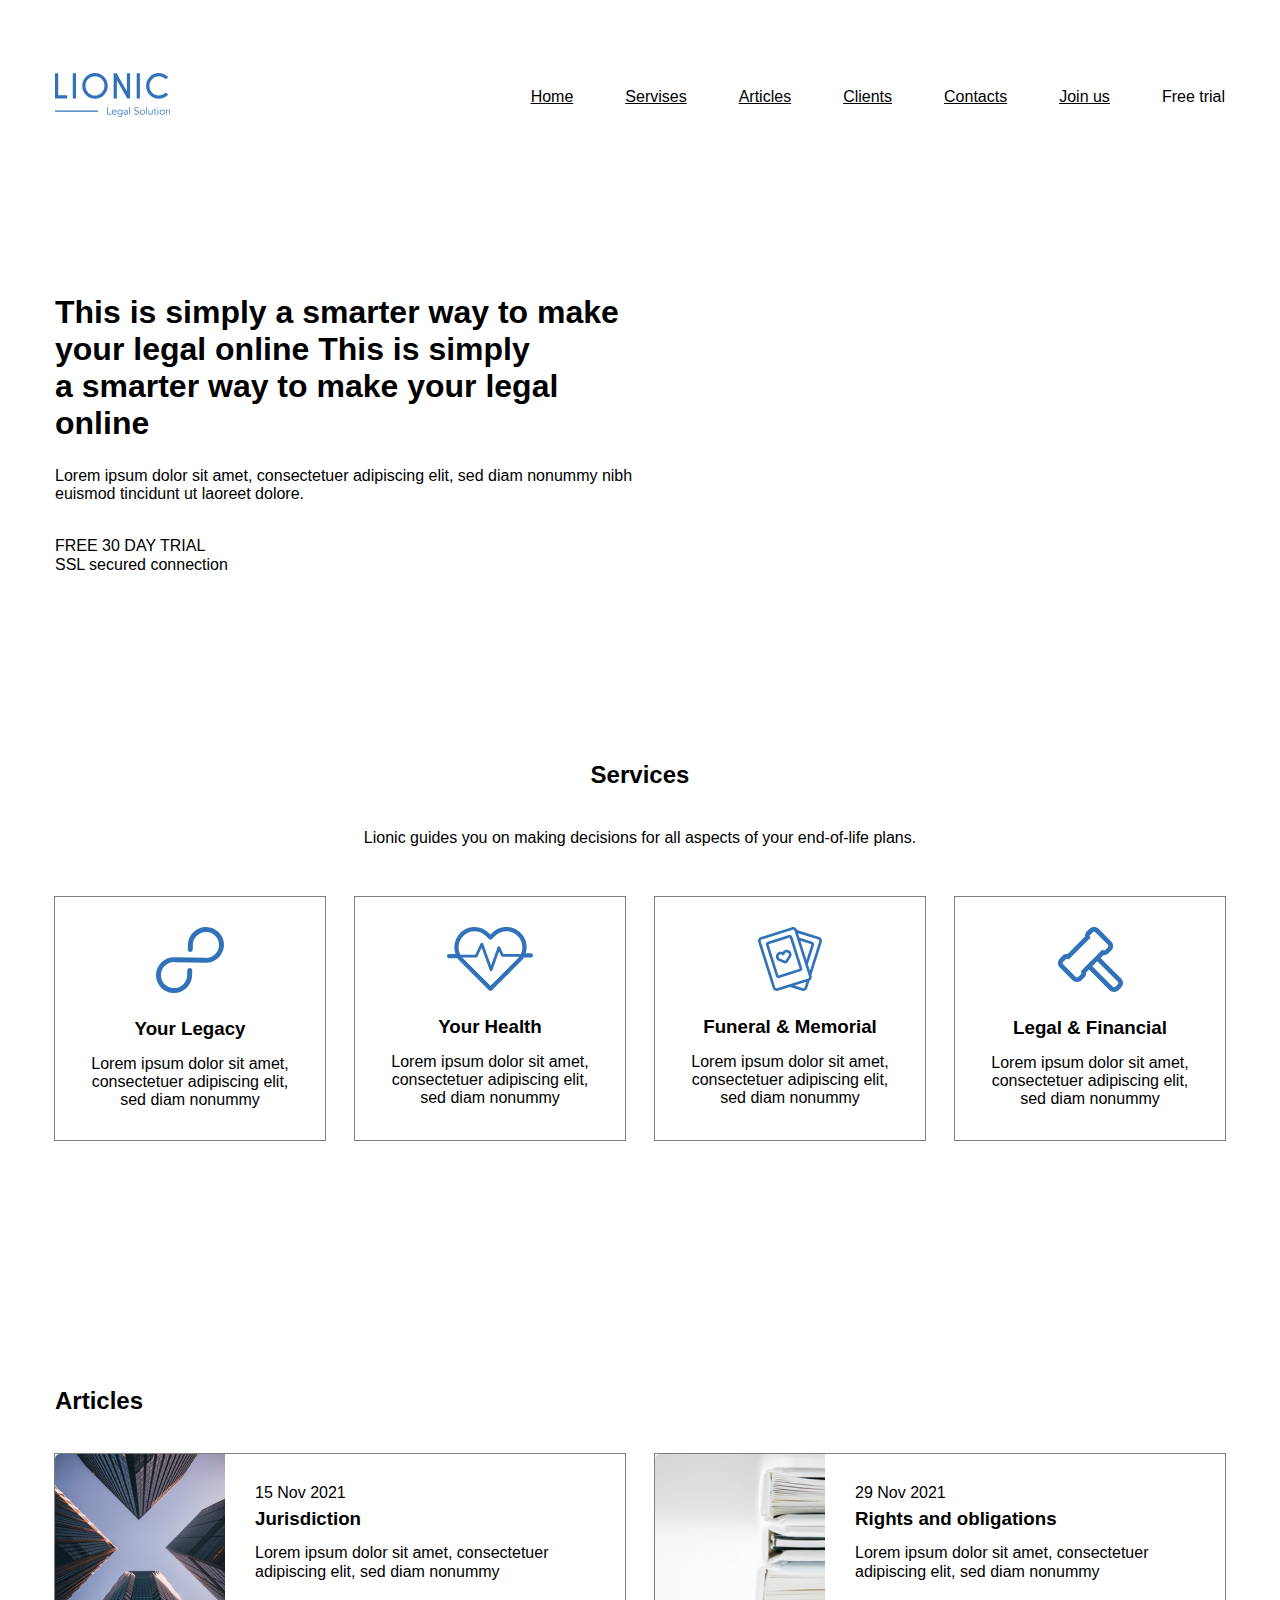
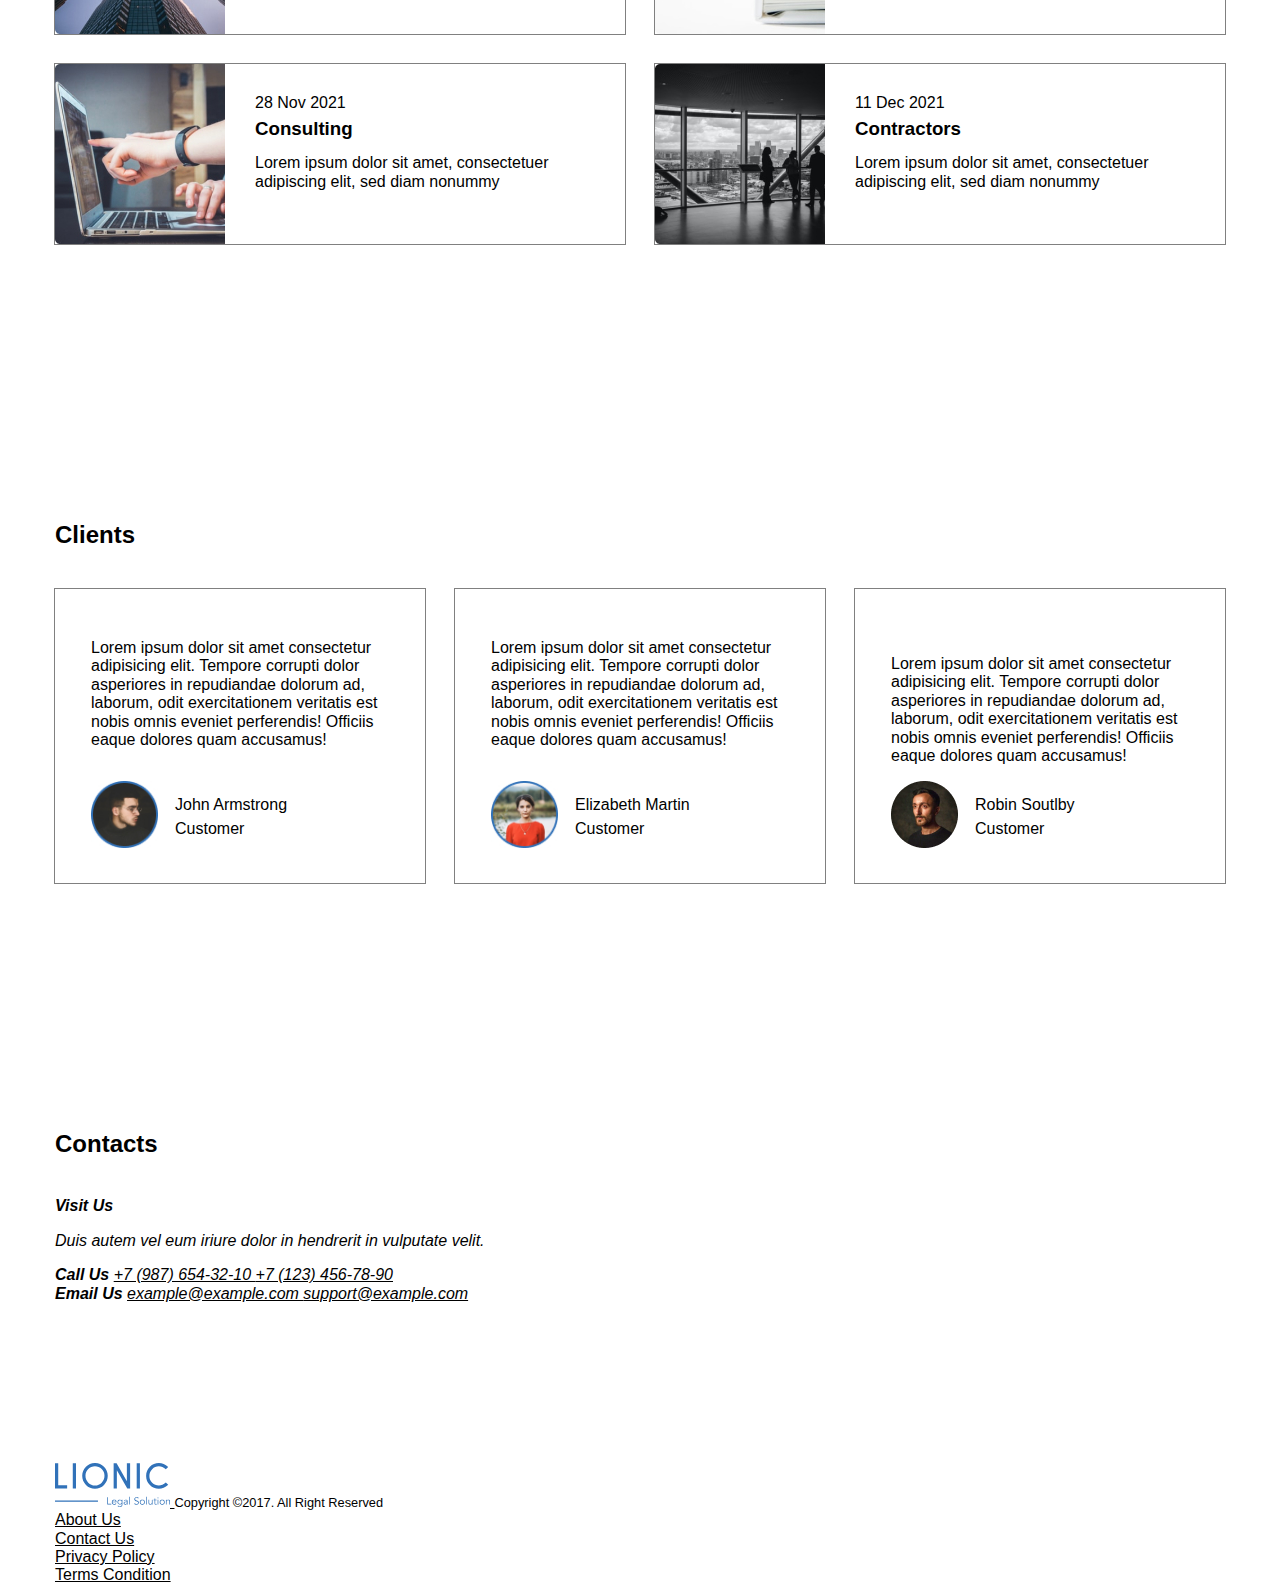
==== commit 5c3b478e: "articles+clients styles" ====
--- a/index.html
+++ b/index.html
@@ -145,9 +145,9 @@
                 <h2 class="section-title articles-title">
                     Articles
                 </h2>
-                    <ul class="list-reset articles-list">
+                    <ul class="list-reset articles-list flex">
                         <li class="articles-item">
-                            <article class="blog-preview">
+                            <article class="blog-preview flex">
                                 <img src="img/blog-1.jpg" alt="Blog photo 1" class="blog-preview-image">
                                 <div class="blog-preview-text">
                                     <time class="blog-preview-time" datetime="2021-11-15 19:30">
@@ -163,7 +163,7 @@
                             </article>
                         </li>
                         <li class="articles-item">
-                            <article class="blog-preview">
+                            <article class="blog-preview flex">
                                 <img src="img/blog-2.jpg" alt="Blog photo 2" class="blog-preview-image">
                                 <div class="blog-preview-text">
                                     <time class="blog-preview-time" datetime="2021-11-15 19:30">
@@ -179,7 +179,7 @@
                             </article>
                         </li>
                         <li class="articles-item">
-                            <article class="blog-preview">
+                            <article class="blog-preview flex">
                                 <img src="img/blog-3.jpg" alt="Blog photo 3" class="blog-preview-image">
                                 <div class="blog-preview-text">
                                     <time class="blog-preview-time" datetime="2021-11-15 19:30">
@@ -195,7 +195,7 @@
                             </article>
                         </li>
                         <li class="articles-item">
-                            <article class="blog-preview">
+                            <article class="blog-preview flex">
                                 <img src="img/blog-4.jpg" alt="Blog photo 4" class="blog-preview-image">
                                 <div class="blog-preview-text">
                                     <time class="blog-preview-time" datetime="2021-11-15 19:30">
@@ -218,15 +218,15 @@
                 <h2 class="section-title clients-title">
                     Clients
                 </h2>
-                <ul class="list-reset clients-list">
-                    <li class="clients-item">
+                <ul class="list-reset clients-list flex">
+                    <li class="clients-item flex">
                         <p class="clients-item-descr">
                             Lorem ipsum dolor sit amet 
                             consectetur adipisicing elit. Tempore corrupti dolor asperiores in
                              repudiandae dolorum ad, laborum, odit exercitationem veritatis est
                               nobis omnis eveniet perferendis! Officiis eaque dolores quam accusamus!
                         </p>
-                        <div class="clients-user">
+                        <div class="clients-user flex">
                             <div class="clients-avatar">
                                 <img src="img/client-1.jpg" alt="John Armstrong">
                             </div>
@@ -240,14 +240,14 @@
                             </div>
                         </div>
                     </li>
-                    <li class="clients-item">
+                    <li class="clients-item flex">
                         <p class="clients-item-descr">
                             Lorem ipsum dolor sit amet 
                             consectetur adipisicing elit. Tempore corrupti dolor asperiores in
                              repudiandae dolorum ad, laborum, odit exercitationem veritatis est
                               nobis omnis eveniet perferendis! Officiis eaque dolores quam accusamus!
                         </p>
-                        <div class="clients-user">
+                        <div class="clients-user flex">
                             <div class="clients-avatar">
                                 <img src="img/client-2.jpg" alt="Elizabeth Martin">
                             </div>
@@ -263,7 +263,7 @@
                         </div>
                     </li>
 
-                    <li class="clients-item">
+                    <li class="clients-item flex">
                         <p class="clients
                         -item-descr">
                             Lorem ipsum dolor sit amet 
@@ -271,7 +271,7 @@
                              repudiandae dolorum ad, laborum, odit exercitationem veritatis est
                               nobis omnis eveniet perferendis! Officiis eaque dolores quam accusamus!
                         </p>
-                        <div class="clients-user">
+                        <div class="clients-user flex">
                             <div class="clients-avatar">
                                 <img src="img/client-3.jpg" alt="Robin Soutlby">
                             </div>
--- a/src/styles.css
+++ b/src/styles.css
@@ -141,4 +141,75 @@
 .services-item-descr {
     margin: 0;
     text-align: center;
+}
+
+/* articles */
+.articles-list {
+    flex-wrap: wrap;
+}
+
+.articles-item {
+    width: 570px;
+    margin-bottom: 30px;
+
+    outline: 1px solid grey;
+}
+
+.articles-item:not(:nth-child(2n)) {
+    margin-right: 30px;
+}
+
+.blog-preview-image {
+    object-fit: cover;
+}
+
+.blog-preview-text {
+    padding: 30px;
+}
+
+.blog-preview-time {
+    display: block;
+    margin-bottom: 5px;
+}
+
+.blog-preview-title {
+    margin: 0;
+    margin-bottom: 15px;
+}
+
+.blog-preview-descr {
+    margin: 0;
+}
+
+/* clients */
+
+.clients-item {
+    flex-direction: column;
+    width: 370px;
+    padding: 50px 36px;
+    padding-bottom: 30px;
+    outline: 1px solid grey;
+}
+
+.clients-item:not(:nth-child(3n)) {
+    margin-right: 30px;
+}
+
+.clients-item-descr {
+    margin: 0;
+}
+
+.clients-user {
+    margin-top: auto;
+    align-items: center;
+}
+
+.clients-avatar {
+    flex-shrink: 0;
+    width: 67px;
+    margin-right: 17px;
+}
+
+.clients-name {
+    margin-bottom: 5px;
 }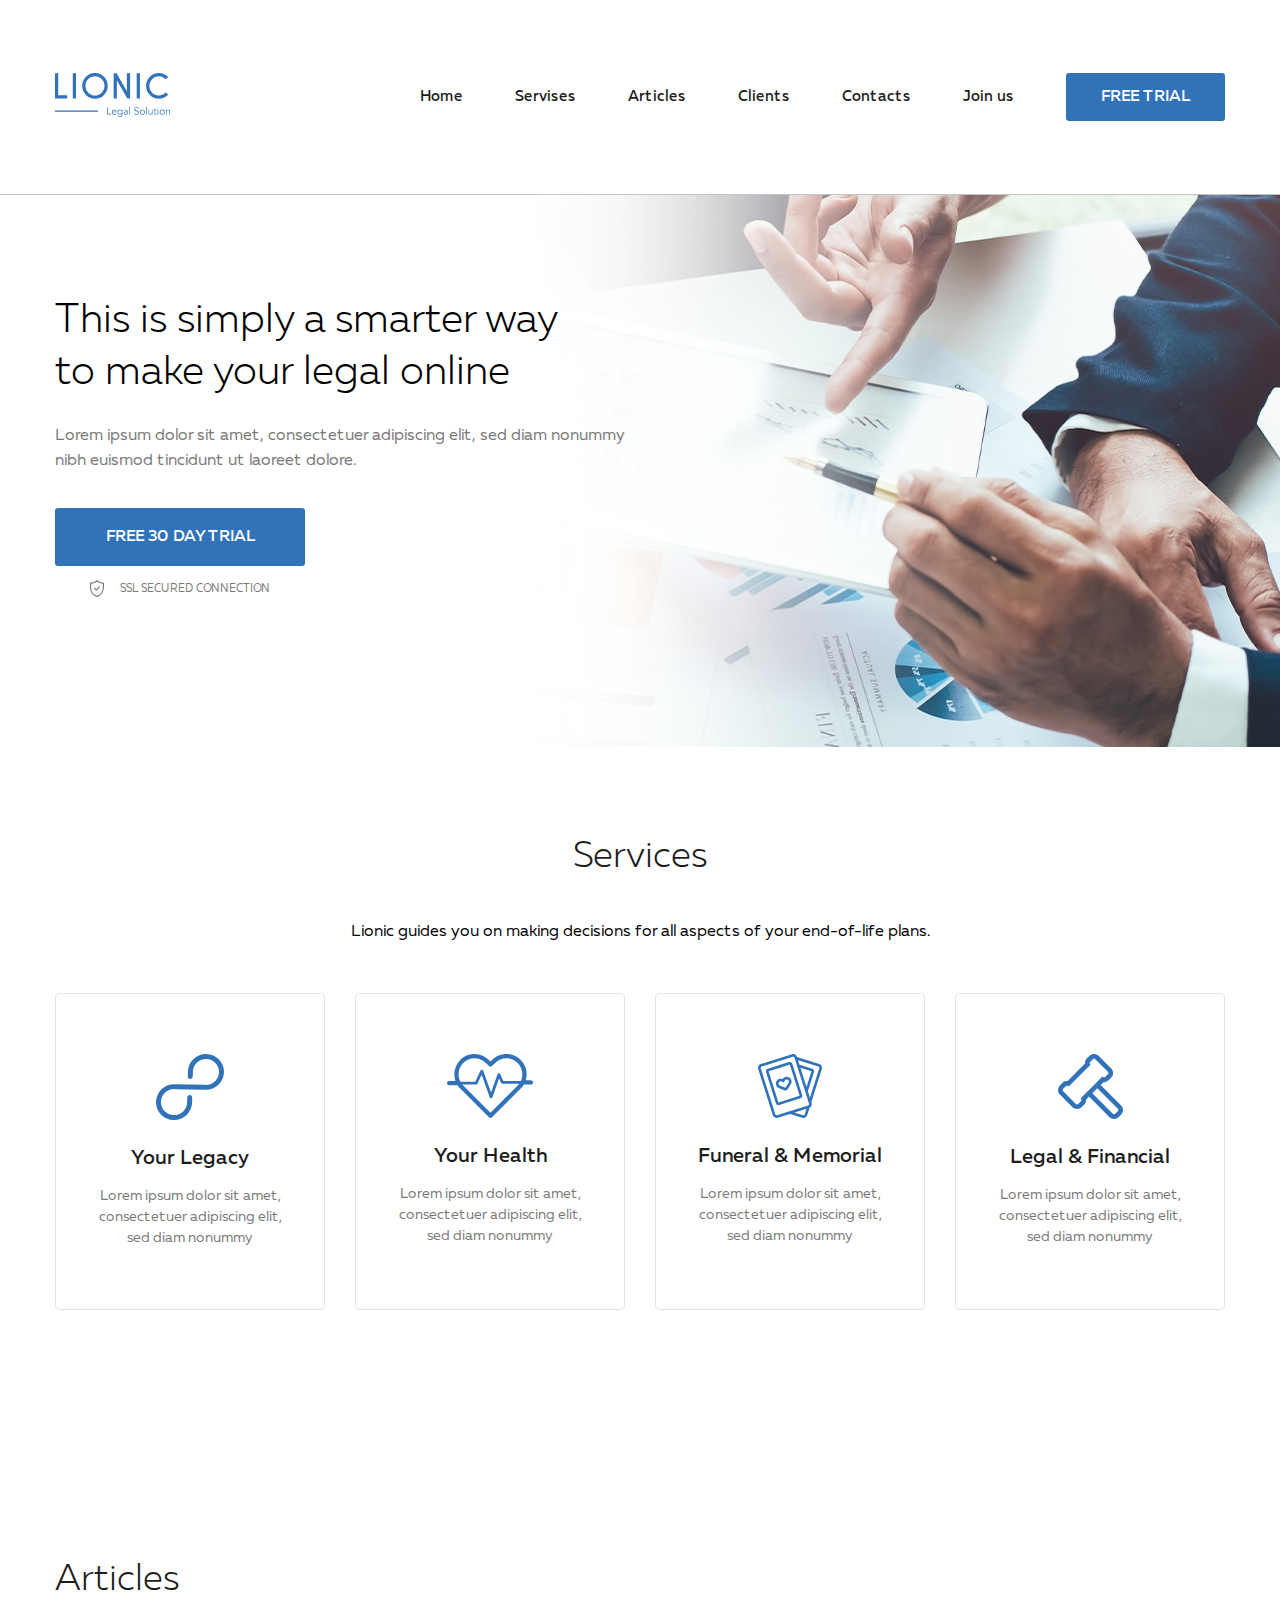
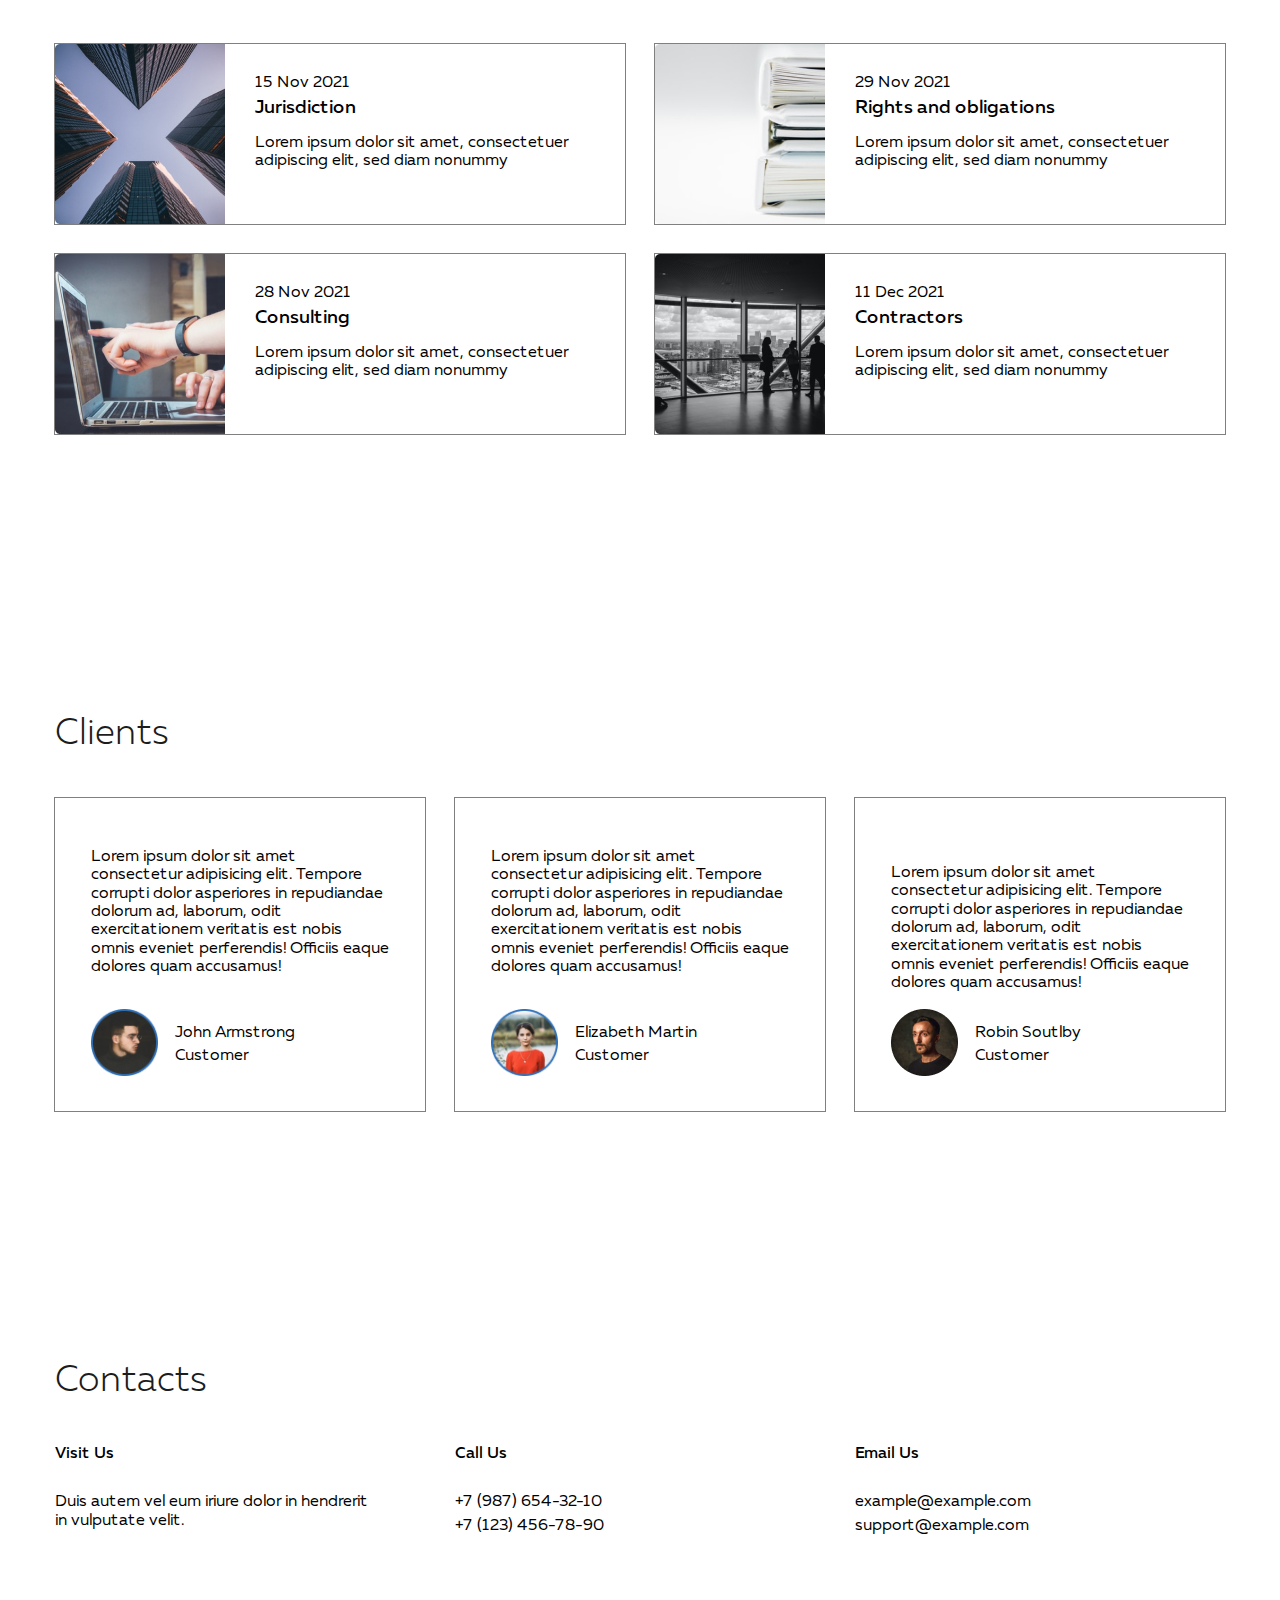
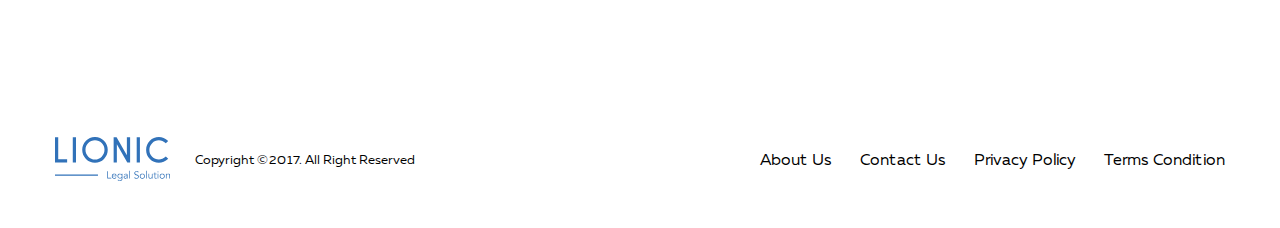
==== commit c9682823: "fonts+header+services" ====
--- a/index.html
+++ b/index.html
@@ -60,19 +60,20 @@
             <div class="container">
                 <div class="hero-content flex">
                     <h1 class="hero-title">
-                        This is simply a smarter way to make your legal online
                         This is&nbsp;simply a&nbsp;smarter way to&nbsp;make your legal online
                     </h1>
                     <p class="hero-descr">
                         Lorem ipsum dolor sit amet, consectetuer adipiscing elit, sed diam nonummy nibh euismod
                         tincidunt ut&nbsp;laoreet dolore.
                     </p>
-                    <button class="btn hero-bth btn-reset">
-                        FREE 30&nbsp;DAY TRIAL
-                    </button>
-                    <span class="hero-secure">
-                        SSL secured connection
-                    </span>
+                    <div class="hero-wrapper flex">
+                        <button class="btn hero-btn btn-reset">
+                            FREE 30&nbsp;DAY TRIAL
+                        </button>
+                        <span class="hero-secure">
+                            SSL secured connection
+                        </span>
+                    </div>
                 </div>
             </div>
         </section>
@@ -294,8 +295,8 @@
                     Contacts
                 </h2>
                 <address class="contacts-address">
-                    <ul class="list-reset contacts-list">
-                        <li class="contacts-item">
+                    <ul class="list-reset contacts-list flex">
+                        <li class="contacts-item flex">
                             <strong class="contacts-item-caption">
                                 Visit Us
                             </strong>
@@ -303,7 +304,7 @@
                                 Duis autem vel eum iriure dolor in&nbsp;hendrerit in&nbsp;vulputate velit.
                             </p>
                         </li>
-                        <li class="contacts-item">
+                        <li class="contacts-item flex">
                             <strong class="contacts-item-caption">
                                 Call Us
                             </strong>
@@ -314,7 +315,7 @@
                                 +7 (123) 456-78-90
                             </a>
                         </li>
-                        <li class="contacts-item">
+                        <li class="contacts-item flex">
                             <strong class="contacts-item-caption">
                                 Email Us
                             </strong>
@@ -334,8 +335,8 @@
     </main>
 
     <footer class="footer">
-		<div class="container">
-			<div class="footer-left">
+		<div class="container flex footer-container">
+			<div class="footer-left flex">
 				<a href="#" class="footer-logo">
 					<img src="img/logo.svg" alt="Logo">
 				</a>
@@ -343,9 +344,9 @@
 					Copyright ©2017. All Right Reserved
 				</small>
 			</div>
-			<div class="footer-right">
+			<div class="footer-right flex">
 				<nav class="footer-nav">
-					<ul class="list-reset footer-list">
+					<ul class="list-reset footer-list flex">
 						<li class="footer-item">
 							<a href="#" target="_blank" class="footer-link">About Us</a>
 						</li>
@@ -360,7 +361,7 @@
 						</li>
 					</ul>
 				</nav>
-				<ul class="list-reset social">
+				<ul class="list-reset social flex">
 					<li class="social-item"><a href="#" class="social-link social-link-tw"></a></li>
 					<li class="social-item"><a href="#" class="social-link social-link-linkedin"></a></li>
 					<li class="social-item"><a href="#" class="social-link social-link-mail"></a></li>
--- a/src/styles.css
+++ b/src/styles.css
@@ -10,15 +10,47 @@
 
 a {
     color: inherit;
+    text-decoration: none;
 }
 
 img {
     max-width: 100%;
 }
 
+@font-face {
+    font-family: 'Muller';
+    src: local('Muller-Regular'),
+        url('../fonts/MullerRegular.woff2') format('woff2'),
+        url('../fonts/MullerRegular.woff') format('woff');
+    font-weight: 400;
+    font-style: normal;
+    font-display: swap;
+}
+
+@font-face {
+    font-family: 'Muller';
+    src: local('Muller-Light'),
+        url('../fonts/MullerLight.woff2') format('woff2'),
+        url('../fonts/MullerLight.woff') format('woff');
+    font-weight: 300;
+    font-style: normal;
+    font-display: swap;
+}
+
+@font-face {
+    font-family: 'Muller';
+    src: local('Muller-Medium'),
+        url('../fonts/MullerMedium.woff2') format('woff2'),
+        url('../fonts/MullerMedium.woff') format('woff');
+    font-weight: 600;
+    font-style: normal;
+    font-display: swap;
+}
+
 body {
     min-width: 1200px;
-    font-family: 'font', sans-serif ;
+    font-family: 'Muller', sans-serif;
+    font-weight: 400;
 }
 
 /* global */
@@ -49,11 +81,17 @@
 .section-title {
     margin: 0;
     margin-bottom: 40px;
+    font-weight: 300;
+    font-size: 36px;
+    line-height: 130%;
+    color: #1c1c1c;
 }
 
 .section-descr {
     margin: 0;
     margin-bottom: 50px;
+    font-size: 16px;
+    line-height: 22px;
 }
 
 .section-offset {
@@ -63,6 +101,15 @@
 
 .header {
     padding: 36px 0;
+    border-bottom: 1px solid #c4c4c4;
+    background-color: #fff;
+}
+
+.header-link {
+    font-weight: 600;
+    color: #1c1c1c;
+    background-color: #fff;
+    font-size: 15px;
 }
 
 .header-container {
@@ -81,10 +128,25 @@
     margin-right: 52px;
 }
 
+.btn {
+    font-weight: 600;
+    font-style: 15px;
+    text-transform: uppercase;
+    padding: 15px 35px 15px 35px;
+    background-color: #3172b9;
+    color: #fff;
+    border-radius: 3px;
+}
+
 /* hero */
 
 .hero {
-    padding: 100px 0;
+    padding-top: 100px;
+    padding-bottom: 150px;
+    background-image: url('../img/hero-bg.jpg');
+    background-size: cover;
+    background-repeat: no-repeat;
+    background-position: center;
 }
 
 .hero-content {
@@ -96,21 +158,52 @@
 .hero-title {
     margin: 0;
     margin-bottom: 25px;
+    font-weight: 300;
+    font-size: 40px;
+    line-height: 130%;
 }
 
 .hero-descr {
     margin: 0;
     margin-bottom: 34px;
+    font-size: 16px;
+    line-height: 155%;
+    color: #787878;
+}
+
+.hero-wrapper {
+    flex-direction: column;
+    align-items: center;
 }
 
 .hero-btn {
+    min-width: 250px;
+    padding-top: 20px;
+    padding-bottom: 20px;
     margin-bottom: 14px;
 }
 
+.hero-secure {
+    font-size: 11px;
+    line-height: 155%;
+    color:#787878;
+    text-transform: uppercase;
+    background-image: url('../img/hero-secure-icon.svg');
+    background-position: left center;
+    background-size: 14px 17px;
+    background-repeat: no-repeat;
+    padding-left: 30px;
+}
+
 /* services */
+
+.services {
+    border-bottom: 1px solid #dadada;
+}
 
 .services-title {
     text-align: center;
+
 }
 
 .services-descr {
@@ -120,9 +213,10 @@
 .services-item {
     flex-direction: column;
     align-items: center;
-    padding: 30px;
+    padding: 60px 30px;
     width: 270px;
-    outline: 1px solid grey;
+    border: 1px solid #e4e4e4;
+    border-radius: 5px;
 }
 
 .services-item:not(:nth-child(4n)) {
@@ -136,11 +230,18 @@
 .services-item-title {
     margin: 0;
     margin-bottom: 15px;
+    font-weight: 600;
+    font-size: 20px;
+    line-height: 130%;
+    color: #1c1c1c;
 }
 
 .services-item-descr {
     margin: 0;
     text-align: center;
+    font-size: 14px;
+    line-height: 150%;
+    color: #787878;
 }
 
 /* articles */
@@ -212,4 +313,55 @@
 
 .clients-name {
     margin-bottom: 5px;
+}
+
+/* contacts */
+
+.contacts-address {
+    font-style: normal;
+}
+
+.contacts-item {
+    flex-direction: column;
+    width: 370px;
+}
+
+.contacts-item:not(:nth-child(3n)) {
+    margin-right: 30px;
+}
+
+.contacts-item-caption {
+    margin-bottom: 30px;
+}
+
+.contacts-item-text {
+    margin: 0;
+}
+
+.contacts-item-link:not(:last-child) {
+    margin-bottom: 5px;
+}
+
+/* footer */
+
+.footer {
+    padding: 42px 0;
+}
+
+.footer-container {
+    align-items: center;
+    justify-content: space-between;
+}
+
+.footer-left,
+.footer-right {
+    align-items: center;
+}
+
+.footer-logo {
+    margin-right: 25px;
+}
+
+.footer-item:not(:last-child) {
+    margin-right: 28px;
 }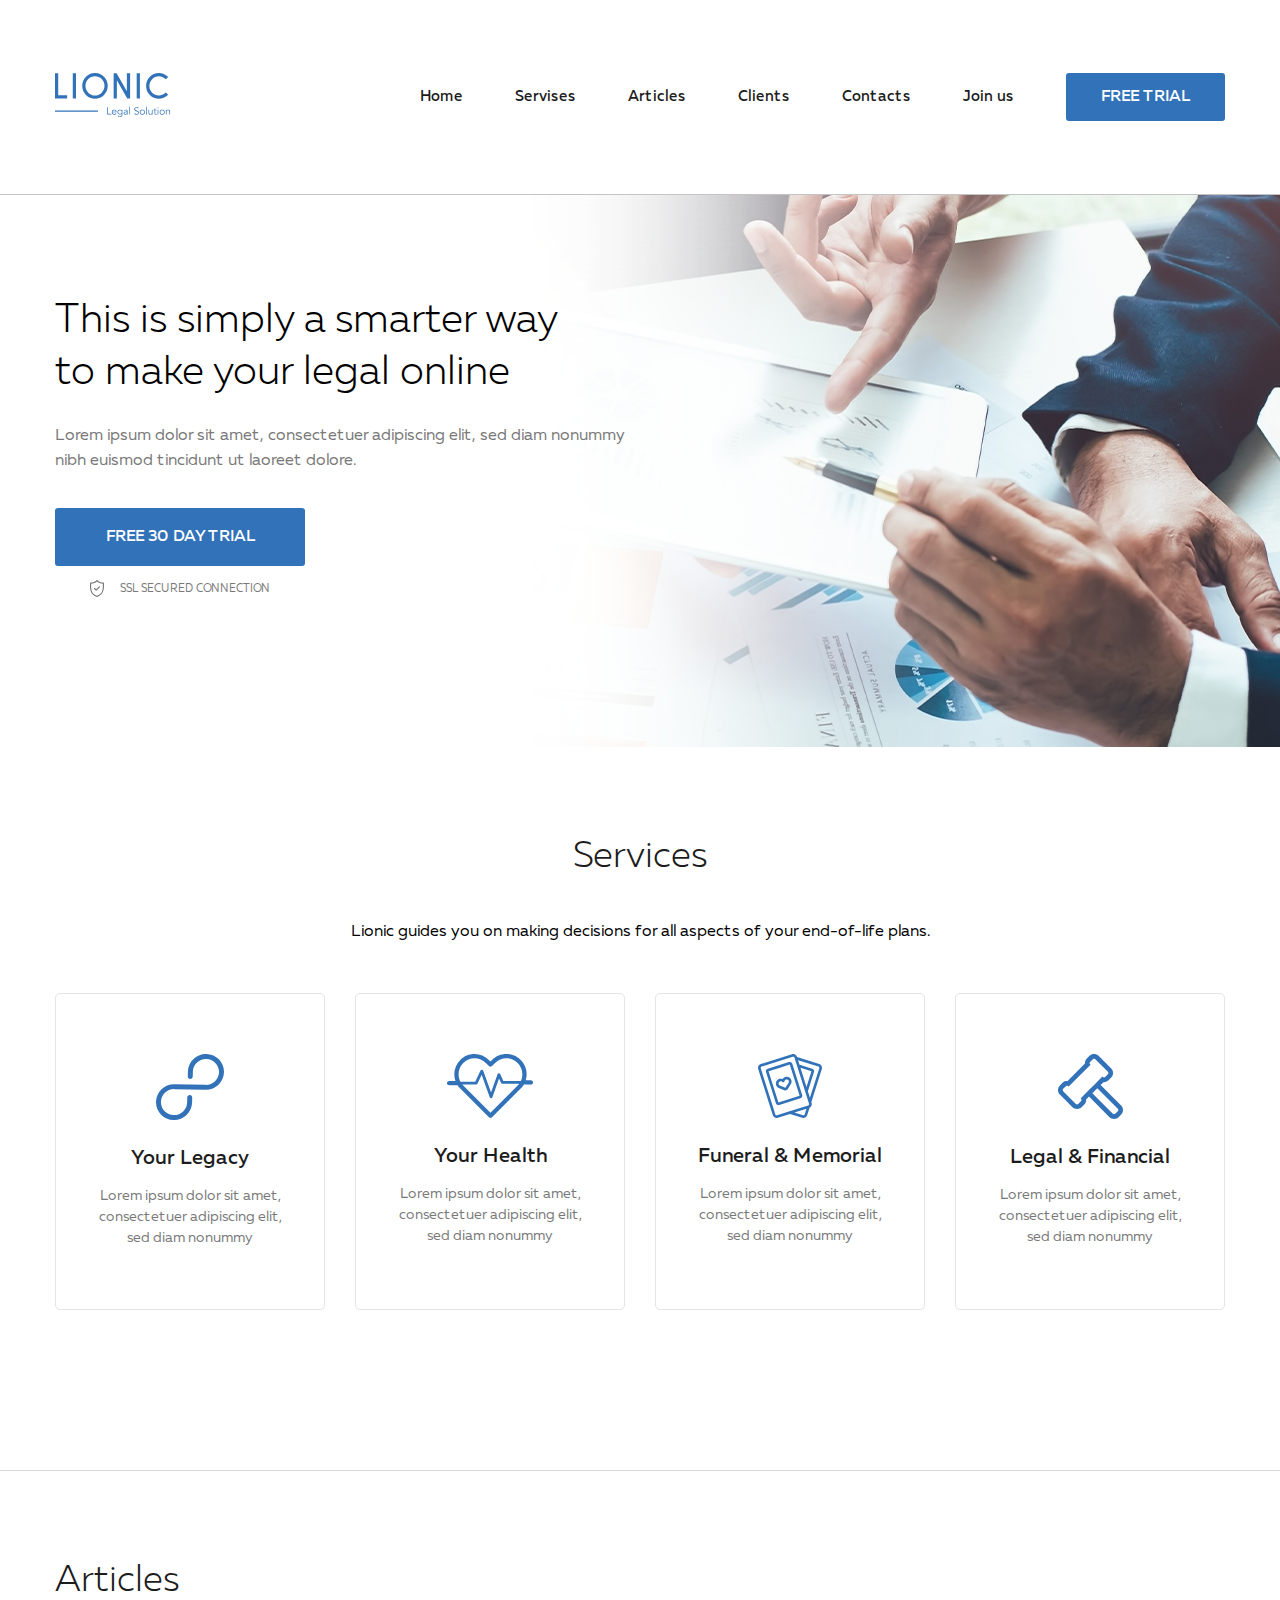
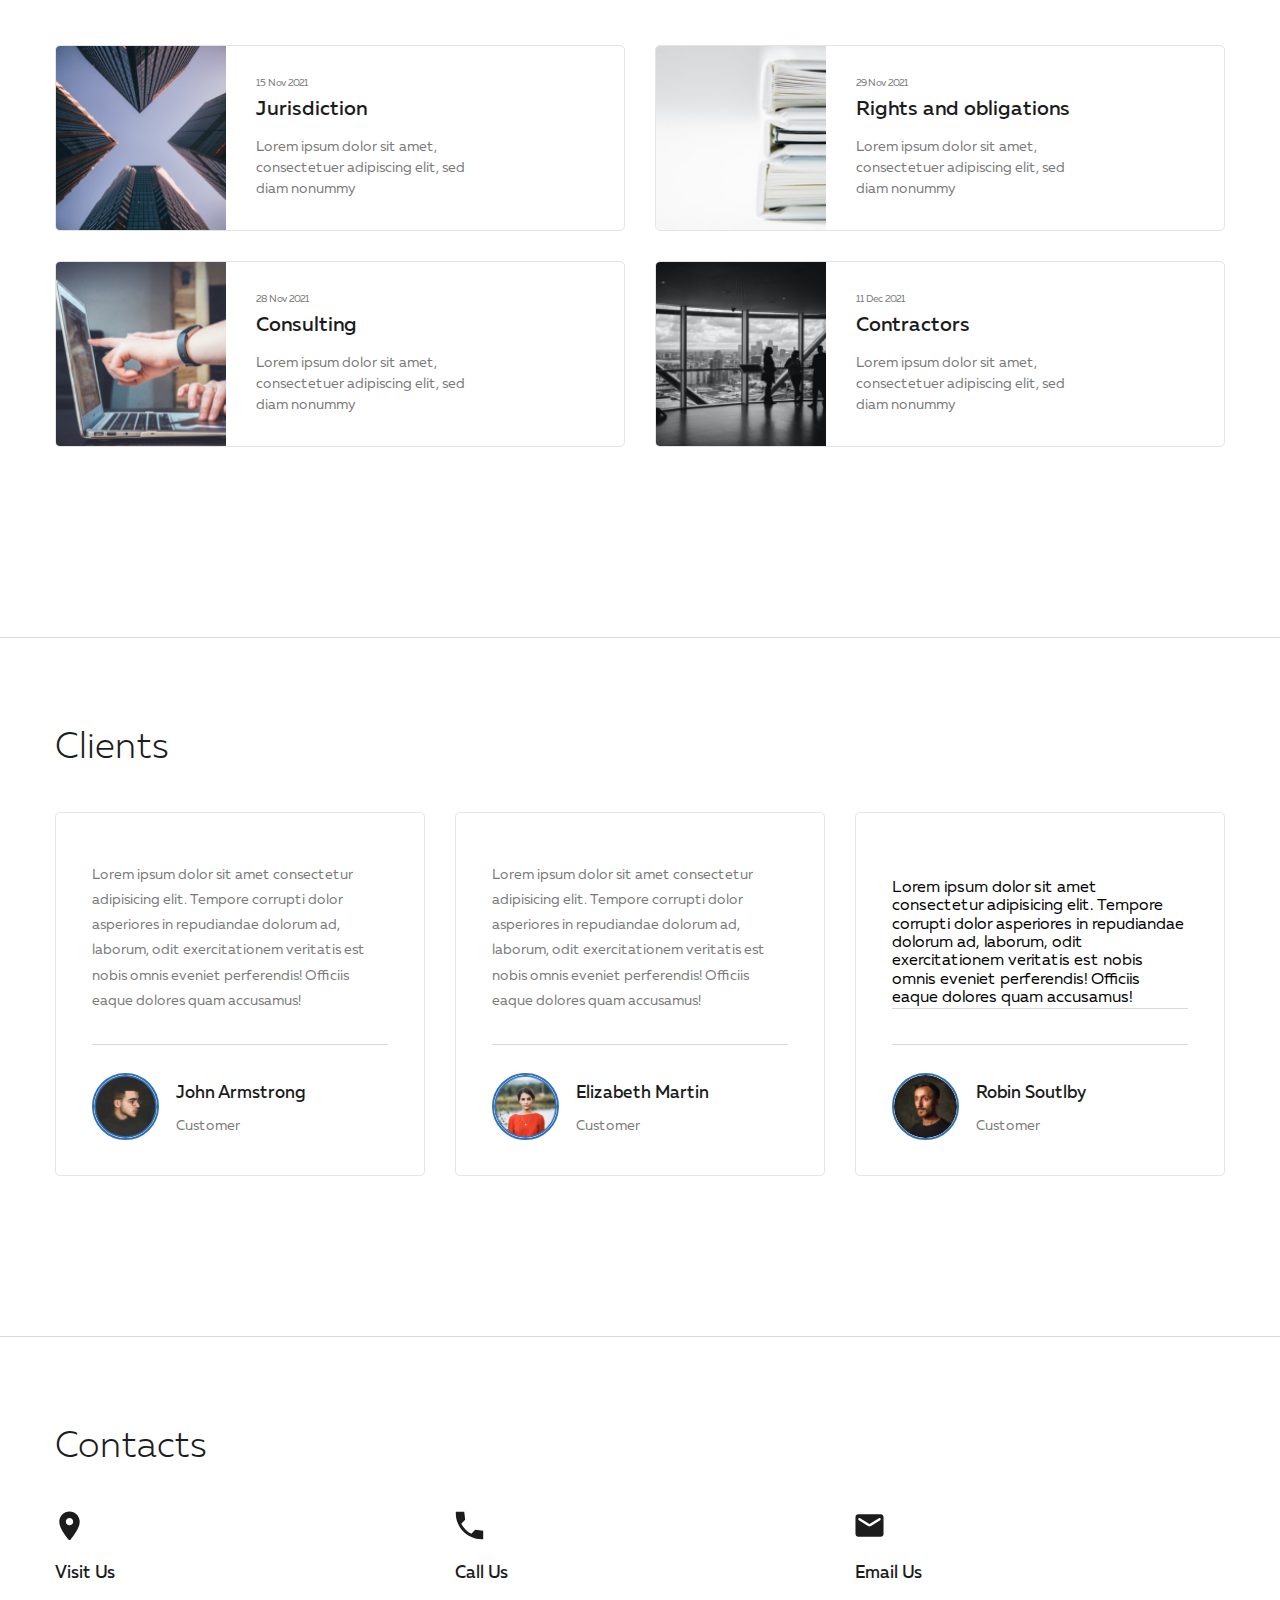
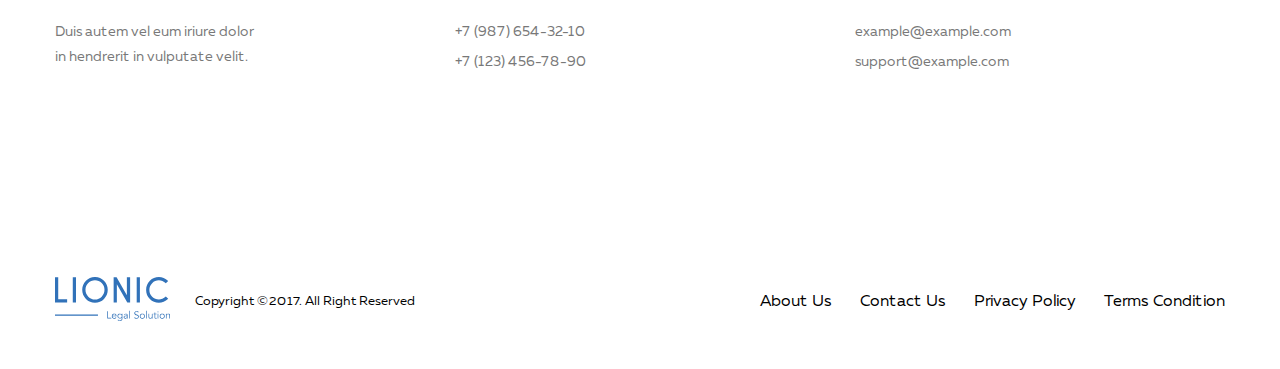
==== commit 32b168ab: "contacts slyles" ====
--- a/index.html
+++ b/index.html
@@ -56,7 +56,7 @@
     </header>
 
     <main class="main">
-        <section id="hero" class="hero">
+        <section id="hero" class="hero flex">
             <div class="container">
                 <div class="hero-content flex">
                     <h1 class="hero-title">
@@ -77,7 +77,7 @@
                 </div>
             </div>
         </section>
-        <section id="servises" class="servises section-offset">
+        <section id="services" class="services section-offset">
             <div class="container">
                 <h2 class="section-title services-title">
                     Services
@@ -296,7 +296,7 @@
                 </h2>
                 <address class="contacts-address">
                     <ul class="list-reset contacts-list flex">
-                        <li class="contacts-item flex">
+                        <li class="contacts-item flex contacts-item-address">
                             <strong class="contacts-item-caption">
                                 Visit Us
                             </strong>
@@ -304,7 +304,7 @@
                                 Duis autem vel eum iriure dolor in&nbsp;hendrerit in&nbsp;vulputate velit.
                             </p>
                         </li>
-                        <li class="contacts-item flex">
+                        <li class="contacts-item flex contacts-item-phone">
                             <strong class="contacts-item-caption">
                                 Call Us
                             </strong>
@@ -312,10 +312,10 @@
                                 +7 (987) 654-32-10
                             </a>
                             <a href="tel:+71234567890" class="contacts-item-link">
-                                +7 (123) 456-78-90
+                                +7 (123) 456-78-90
                             </a>
                         </li>
-                        <li class="contacts-item flex">
+                        <li class="contacts-item flex contacts-item-email">
                             <strong class="contacts-item-caption">
                                 Email Us
                             </strong>
--- a/src/styles.css
+++ b/src/styles.css
@@ -245,6 +245,11 @@
 }
 
 /* articles */
+
+.articles {
+    border-bottom: 1px solid #dadada;
+}
+
 .articles-list {
     flex-wrap: wrap;
 }
@@ -252,8 +257,12 @@
 .articles-item {
     width: 570px;
     margin-bottom: 30px;
-
-    outline: 1px solid grey;
+}
+
+.blog-preview {
+    overflow: hidden;
+    border: 1px solid #e4e4e4;
+    border-radius: 5px;
 }
 
 .articles-item:not(:nth-child(2n)) {
@@ -271,25 +280,43 @@
 .blog-preview-time {
     display: block;
     margin-bottom: 5px;
+    font-weight: 400;
+    font-size: 10px;
+    line-height: 150%;
+    color: #787878;
 }
 
 .blog-preview-title {
     margin: 0;
     margin-bottom: 15px;
+    font-weight: 600;
+    font-size: 20px;
+    line-height: 130%;
+    color: #1C1C1C;
 }
 
 .blog-preview-descr {
     margin: 0;
+    font-weight: 400;
+    font-size: 14px;
+    line-height: 150%;
+    color: #787878;
+    max-width: 210px;
 }
 
 /* clients */
+
+.clients {
+    border-bottom: 1px solid #dadada;
+}
 
 .clients-item {
     flex-direction: column;
     width: 370px;
     padding: 50px 36px;
     padding-bottom: 30px;
-    outline: 1px solid grey;
+    border: 1px solid #e4e4e4;
+    border-radius: 5px;
 }
 
 .clients-item:not(:nth-child(3n)) {
@@ -298,11 +325,18 @@
 
 .clients-item-descr {
     margin: 0;
+    margin-bottom: 30px;
+    font-size: 14px;
+    line-height: 180%;
+    color: #787878;
 }
 
 .clients-user {
     margin-top: auto;
     align-items: center;
+    border-top: 1px solid #dadada;
+    width: 100%;
+    padding-top: 28px;
 }
 
 .clients-avatar {
@@ -311,8 +345,26 @@
     margin-right: 17px;
 }
 
+.clients-avatar img {
+    width: 100%;
+    height: 100%;
+    border: 2px solid #3172B9;
+    border-radius: 100%;
+}
+
 .clients-name {
     margin-bottom: 5px;
+    font-weight: 600;
+    font-size: 17px;
+    line-height: 180%;
+    color: #1C1C1C;
+}
+
+.clients-post {
+    font-weight: 400;
+    font-size: 14px;
+    color: #787878;
+    line-height: 180%;
 }
 
 /* contacts */
@@ -324,6 +376,22 @@
 .contacts-item {
     flex-direction: column;
     width: 370px;
+    background-position: left top;
+    background-repeat: no-repeat;
+    background-size: 29px 29px;
+    padding-top: 48px;
+}
+
+.contacts-item-address {
+    background-image: url('../img/Contacts-1.svg');
+}
+
+.contacts-item-phone {
+    background-image: url('../img/Contacts-2.svg');
+}
+
+.contacts-item-email {
+    background-image: url('../img/Contacts-3.svg');
 }
 
 .contacts-item:not(:nth-child(3n)) {
@@ -332,10 +400,26 @@
 
 .contacts-item-caption {
     margin-bottom: 30px;
+    font-weight: 600;
+    font-size: 17px;
+    line-height: 180%;
+    color: #1C1C1C;
 }
 
 .contacts-item-text {
     margin: 0;
+    width: 215px;
+    font-weight: 400;
+    font-size: 14px;
+    line-height: 180%;
+    color: #787878;
+}
+
+.contacts-item-link {
+    font-weight: 400;
+    font-size: 14px;
+    line-height: 180%;
+    color: #787878;
 }
 
 .contacts-item-link:not(:last-child) {
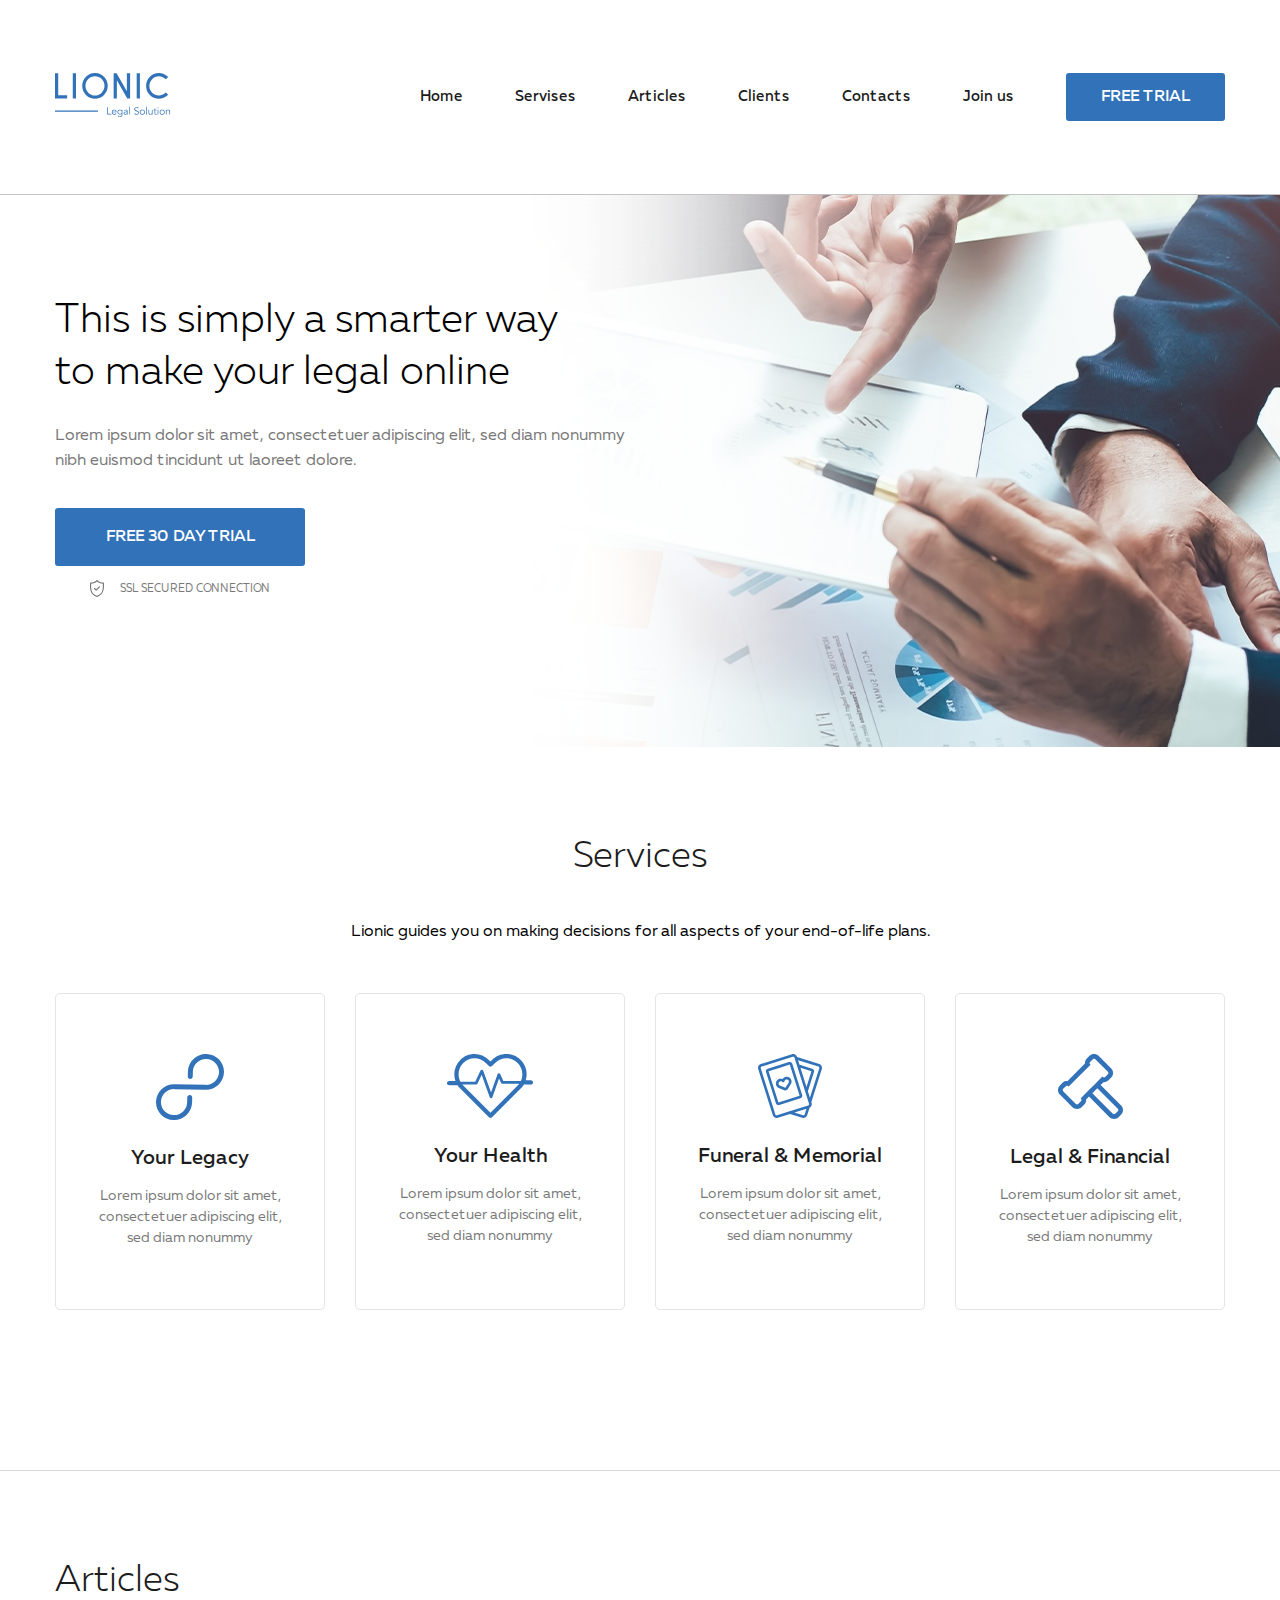
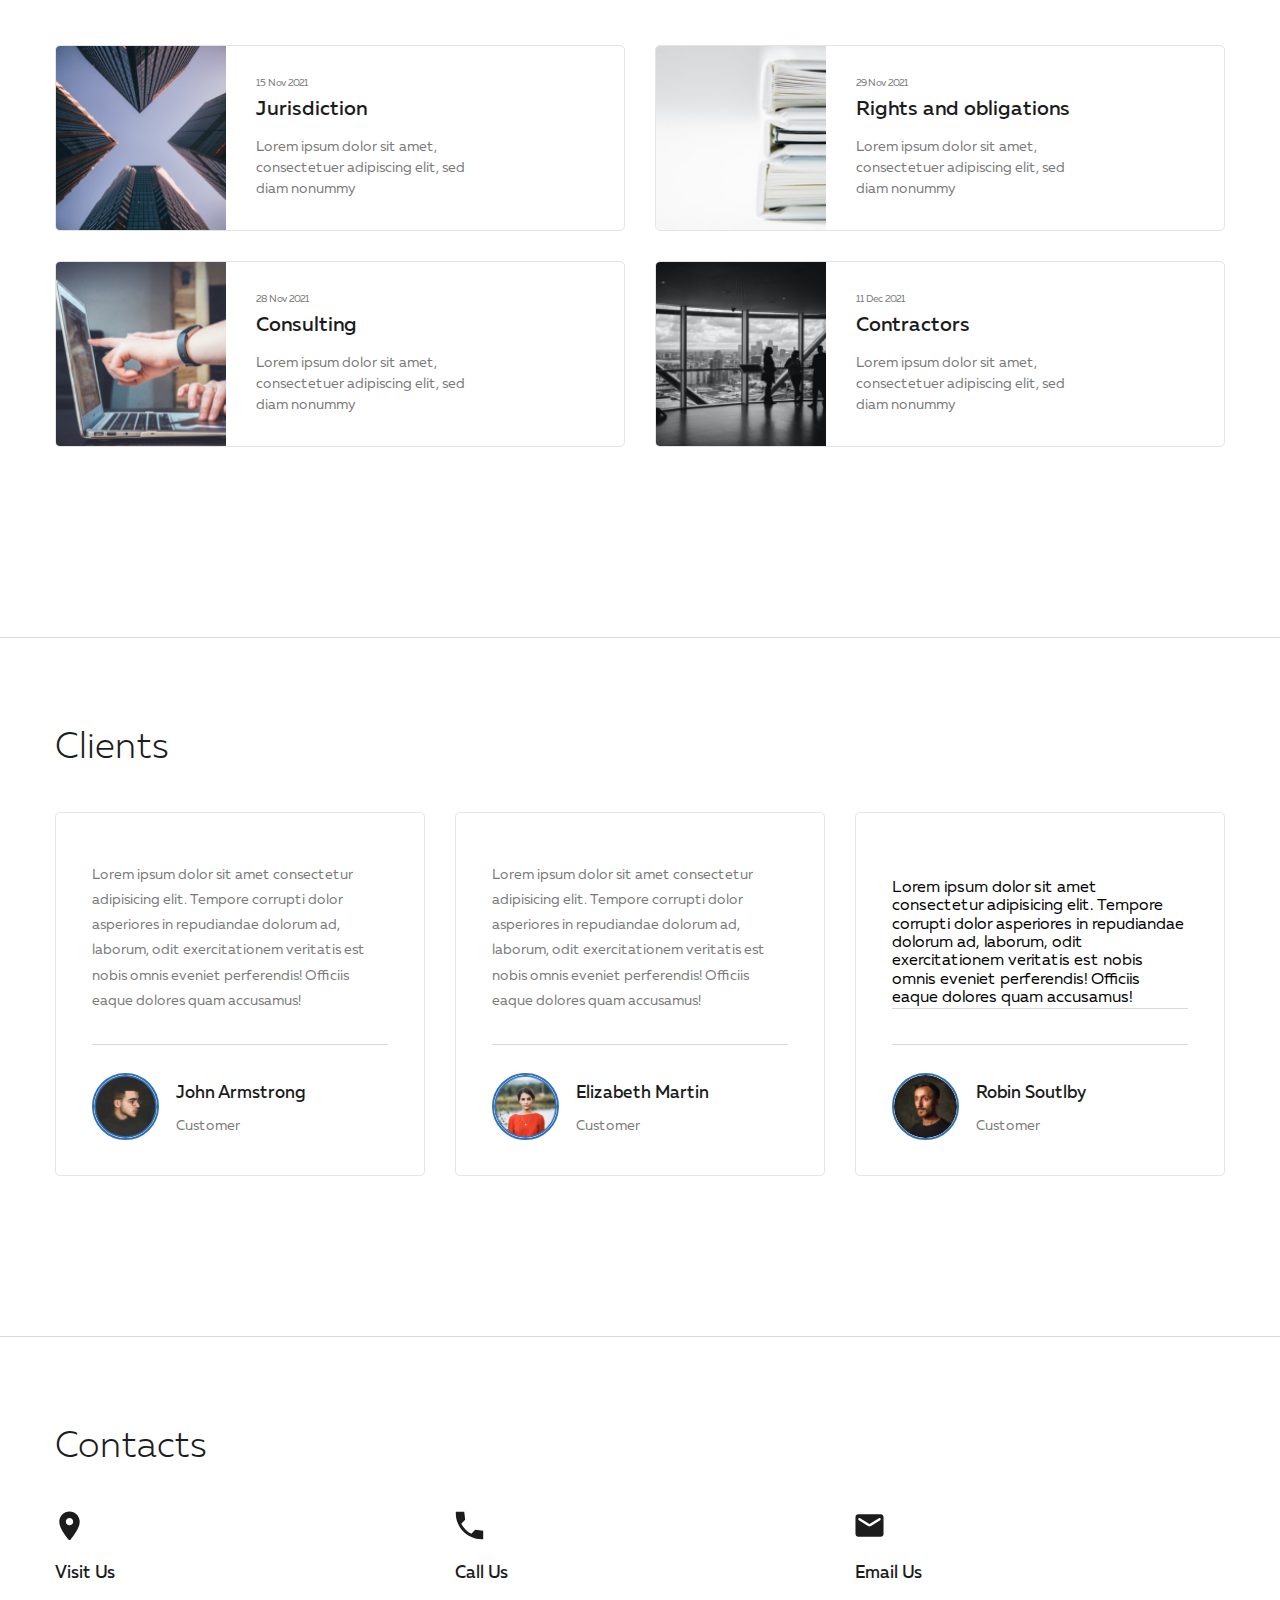
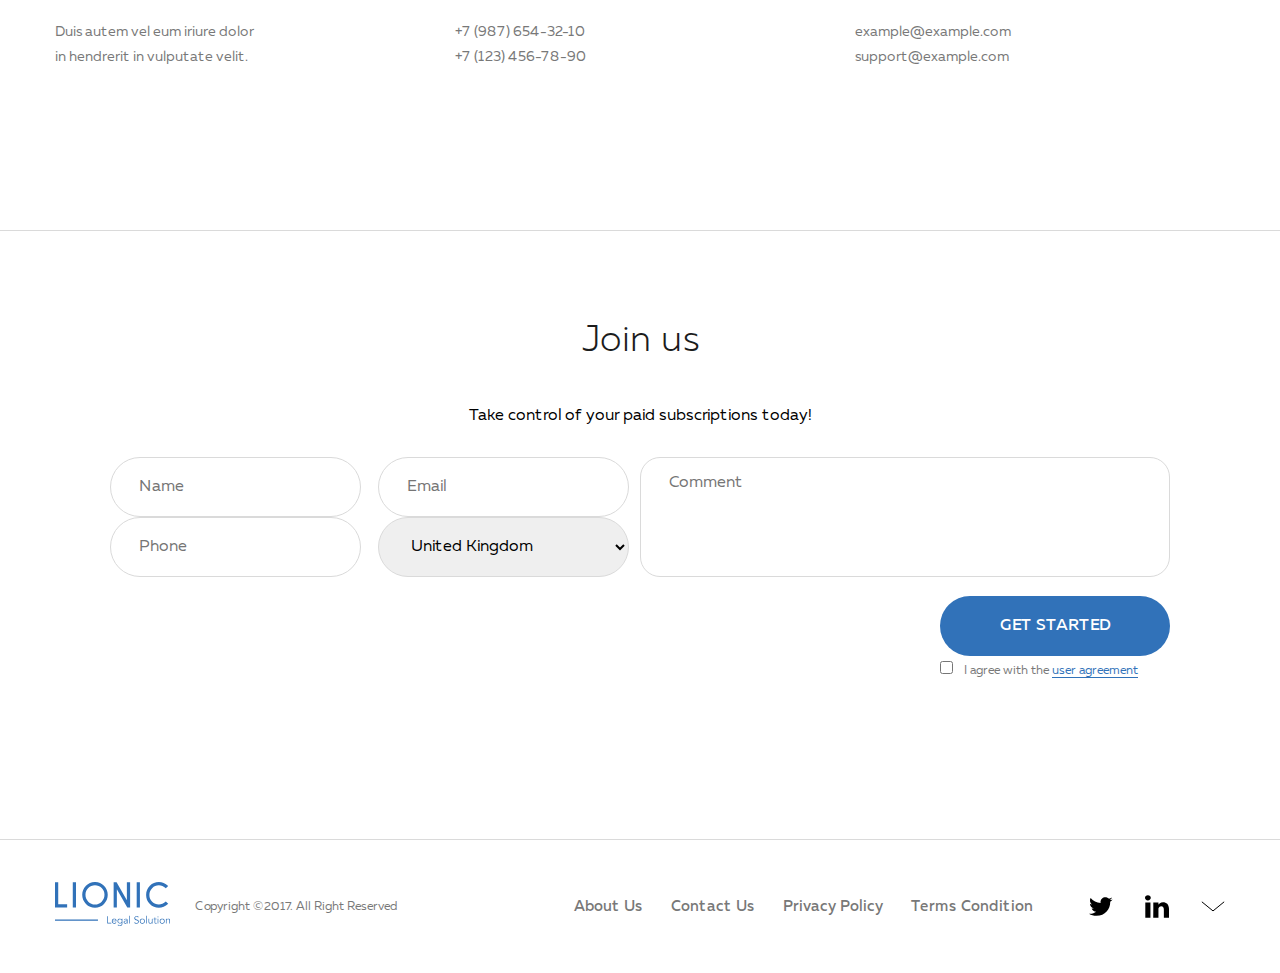
==== commit ddc476ee: "final styling" ====
--- a/index.html
+++ b/index.html
@@ -330,8 +330,41 @@
                 </address>
             </div>
         </section>
-        <!-- <section id="join-us" class="join-us">
-        </section> -->
+        <section id="join-us" class="join-us section-offset">
+            <div class="container">
+                <h2 class="section-title join-us-title">Join us</h2>
+                <p class="section-descr join-us-descr">Take control of your paid subscriptions today!</p>
+                <form action="https://jsonplaceholder.typicode.com/posts" method="POST" class="form">
+                    <div class="form-top flex">
+                        <div class="form-left">
+                            <input class="form-input" type="text" name="name" placeholder="Name" required>
+                            <input class="form-input" type="email" name="email" placeholder="Email" required>
+                            <input class="form-input" type="tel" name="phone" placeholder="Phone" required>
+                            <select name="country" class="form-select">
+                                <option value="Country" disabled>Country</option>
+                                <option value="United Kingdom">United Kingdom</option>
+                                <option value="USA">USA</option>
+                                <option value="France">France</option>
+                                <option value="German">German</option>
+                                <option value="Spain">Spain</option>
+                            </select>
+                        </div>
+                        <div class="form-right">
+                            <textarea class="form-text-area" name="comment" placeholder="Comment"></textarea>
+                        </div>
+                    </div>
+                    <div class="form-bottom flex">
+                        <div class="form-wrapper flex">
+                            <button class="btn-reset btn form-btn">Get Started</button>
+                            <label class="form-check">
+                                <input type="checkbox" required>
+                                I agree with the <a href="#">user agreement</a>
+                            </label>
+                        </div>
+                    </div>
+                </form>
+            </div>
+        </section>
     </main>
 
     <footer class="footer">
--- a/src/styles.css
+++ b/src/styles.css
@@ -369,6 +369,10 @@
 
 /* contacts */
 
+.contacts {
+    border-bottom: 1px solid #dadada;
+}
+
 .contacts-address {
     font-style: normal;
 }
@@ -423,13 +427,133 @@
 }
 
 .contacts-item-link:not(:last-child) {
+    
+}
+
+/* join-us */
+
+.join-us {
+    border-bottom: 1px solid #dadada;
+}
+
+.join-us-title {
+    text-align: center;
+}
+
+.join-us-descr {
+    text-align: center;
+    margin-bottom: 30px;
+}
+
+.form {
+    padding-left: 55px;
+    padding-right: 55px;
+}
+
+
+
+.form-top {
+    justify-content: space-between;
+    align-content: space-between;
+    margin-bottom: 19px;
+}
+
+
+.form-right {
+    width: 50%;
+}
+
+.form-left {
+    width: 49%;
+    display: flex;
+    flex-wrap: wrap;
+    justify-content: space-between;
+}
+
+.form-input {
+    border: 1px solid #dadada;
+    box-sizing: border-box;
+    border-radius: 50px;
+    padding: 16px 28px;
+    width: 251px;
+    height: 60px;
+}
+
+.form-select {
+    border: 1px solid #dadada;
+    box-sizing: border-box;
+    border-radius: 50px;
+    padding: 16px 28px;
+    width: 251px;
+    height: 60px;
+}
+
+.form-text-area {
+    border: 1px solid #dadada;
+    box-sizing: border-box;
+    border-radius: 20px;
+    padding: 16px 28px;
+    resize: none;
+    width: 100%;
+    height: 100%;
+}
+
+.form-bottom {
+    flex-direction: column;
+    align-items: flex-end;
+}
+
+.form-wrapper {
+    flex-direction: column;
+}
+
+.form-btn {
+    padding: 15px 35px;
+    padding-top: 20px;
+    padding-bottom: 20px;
+    min-width: 230px;
+    height: 60px;
+    border-radius: 50px;
     margin-bottom: 5px;
+}
+
+.form-check {
+    font-size: 12px;
+    line-height: 16px;
+    color:#787878;
+}
+
+.form-check input{
+    margin-right: 8px;
+}
+
+.form-check a {
+    color: #3172B9;
+    border-bottom: 1px solid #3172b9;
 }
 
 /* footer */
 
 .footer {
     padding: 42px 0;
+}
+
+.footer-copy {
+    font-weight: 400;
+    font-size: 12px;
+    line-height: 16px;
+    color: #787878;
+}
+
+.footer-nav {
+    margin-right: 56px;
+}
+
+.footer-link {
+    font-weight: 600;
+    font-size: 15px;
+    line-height: 20px;
+    color: #787878;
 }
 
 .footer-container {
@@ -448,4 +572,30 @@
 
 .footer-item:not(:last-child) {
     margin-right: 28px;
-}+}
+
+.social-link {
+    display: block;
+    width: 24px;
+    height: 24px;
+    background-position: center;
+    background-repeat: no-repeat;
+    background-size: contain;
+}
+
+.social-item:not(:last-child) {
+    margin-right: 32px;
+}
+
+.social-link-tw {
+    background-image: url('../img/social-link-icon-1.svg');
+}
+
+.social-link-linkedin {
+    background-image: url('../img/social-link-icon-2.svg');
+}
+
+.social-link-mail {
+    background-image: url('../img/social-link-icon-3.svg');
+}
+
